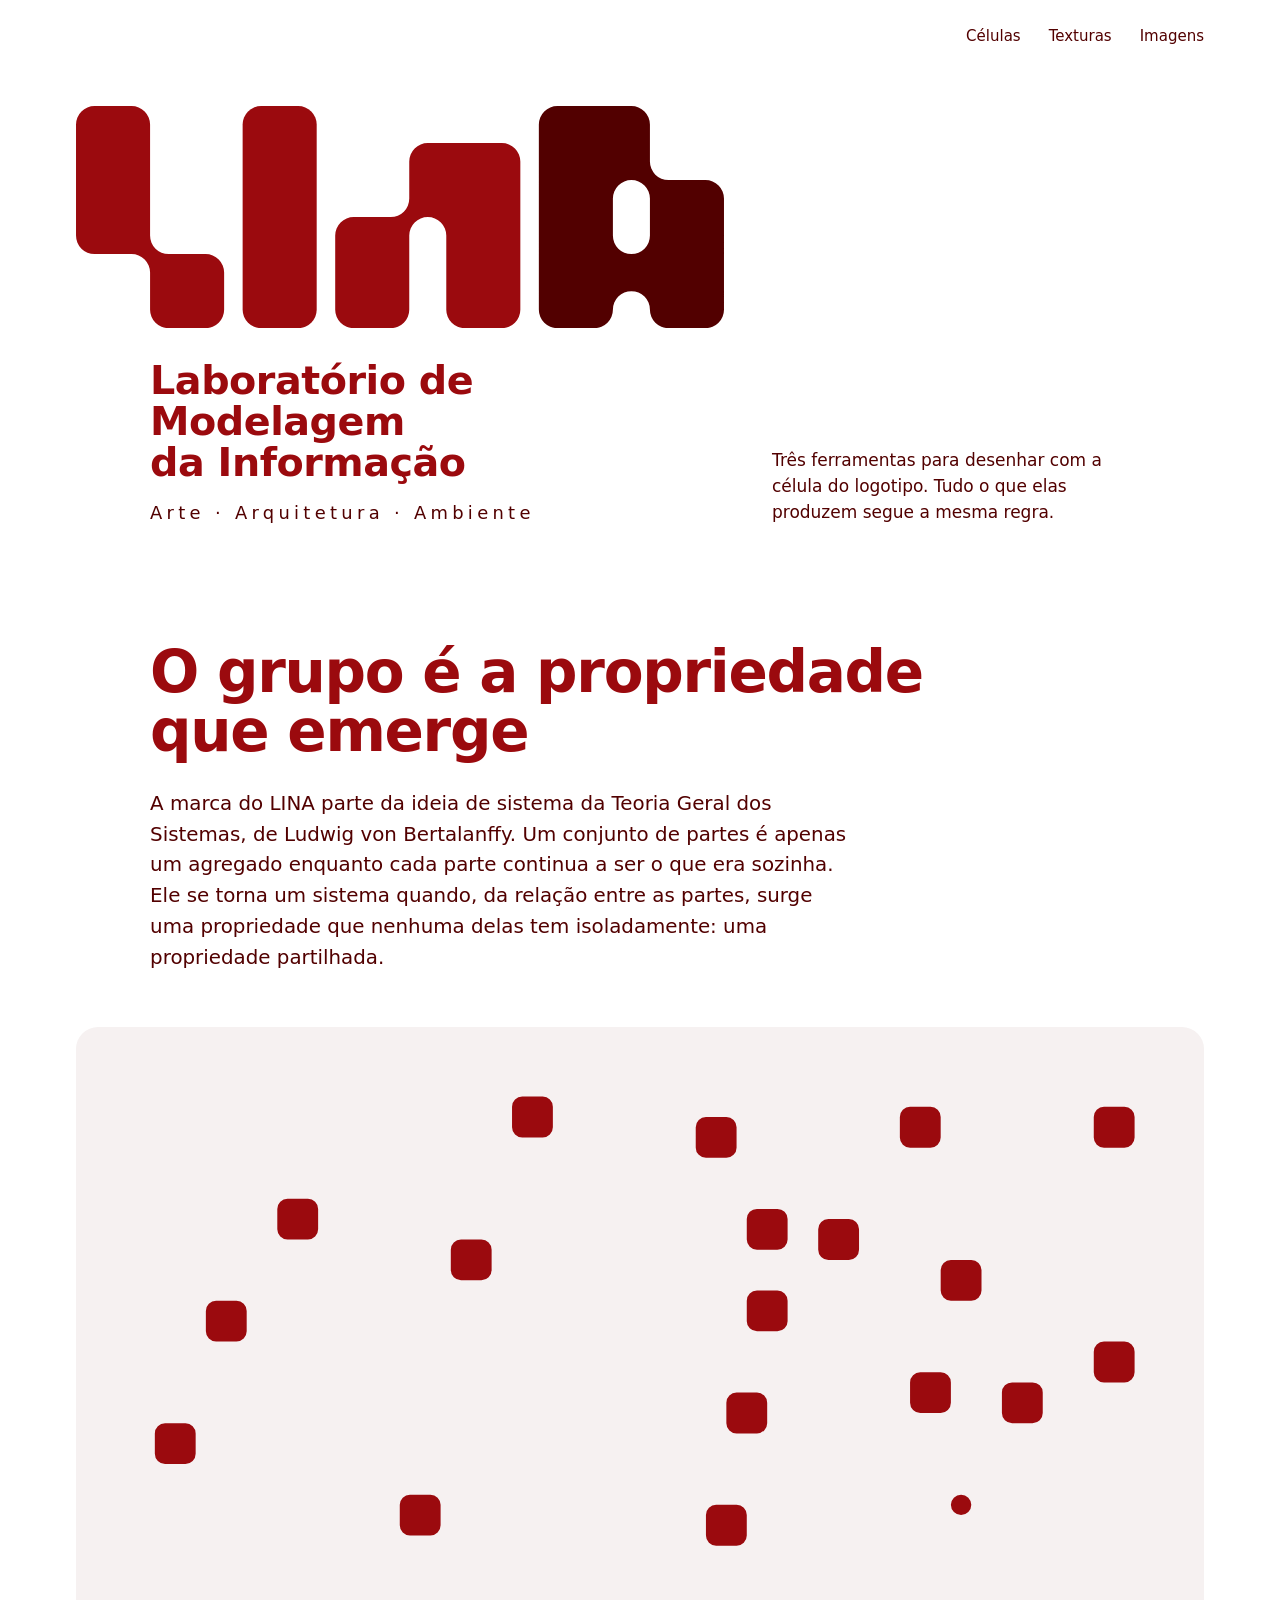
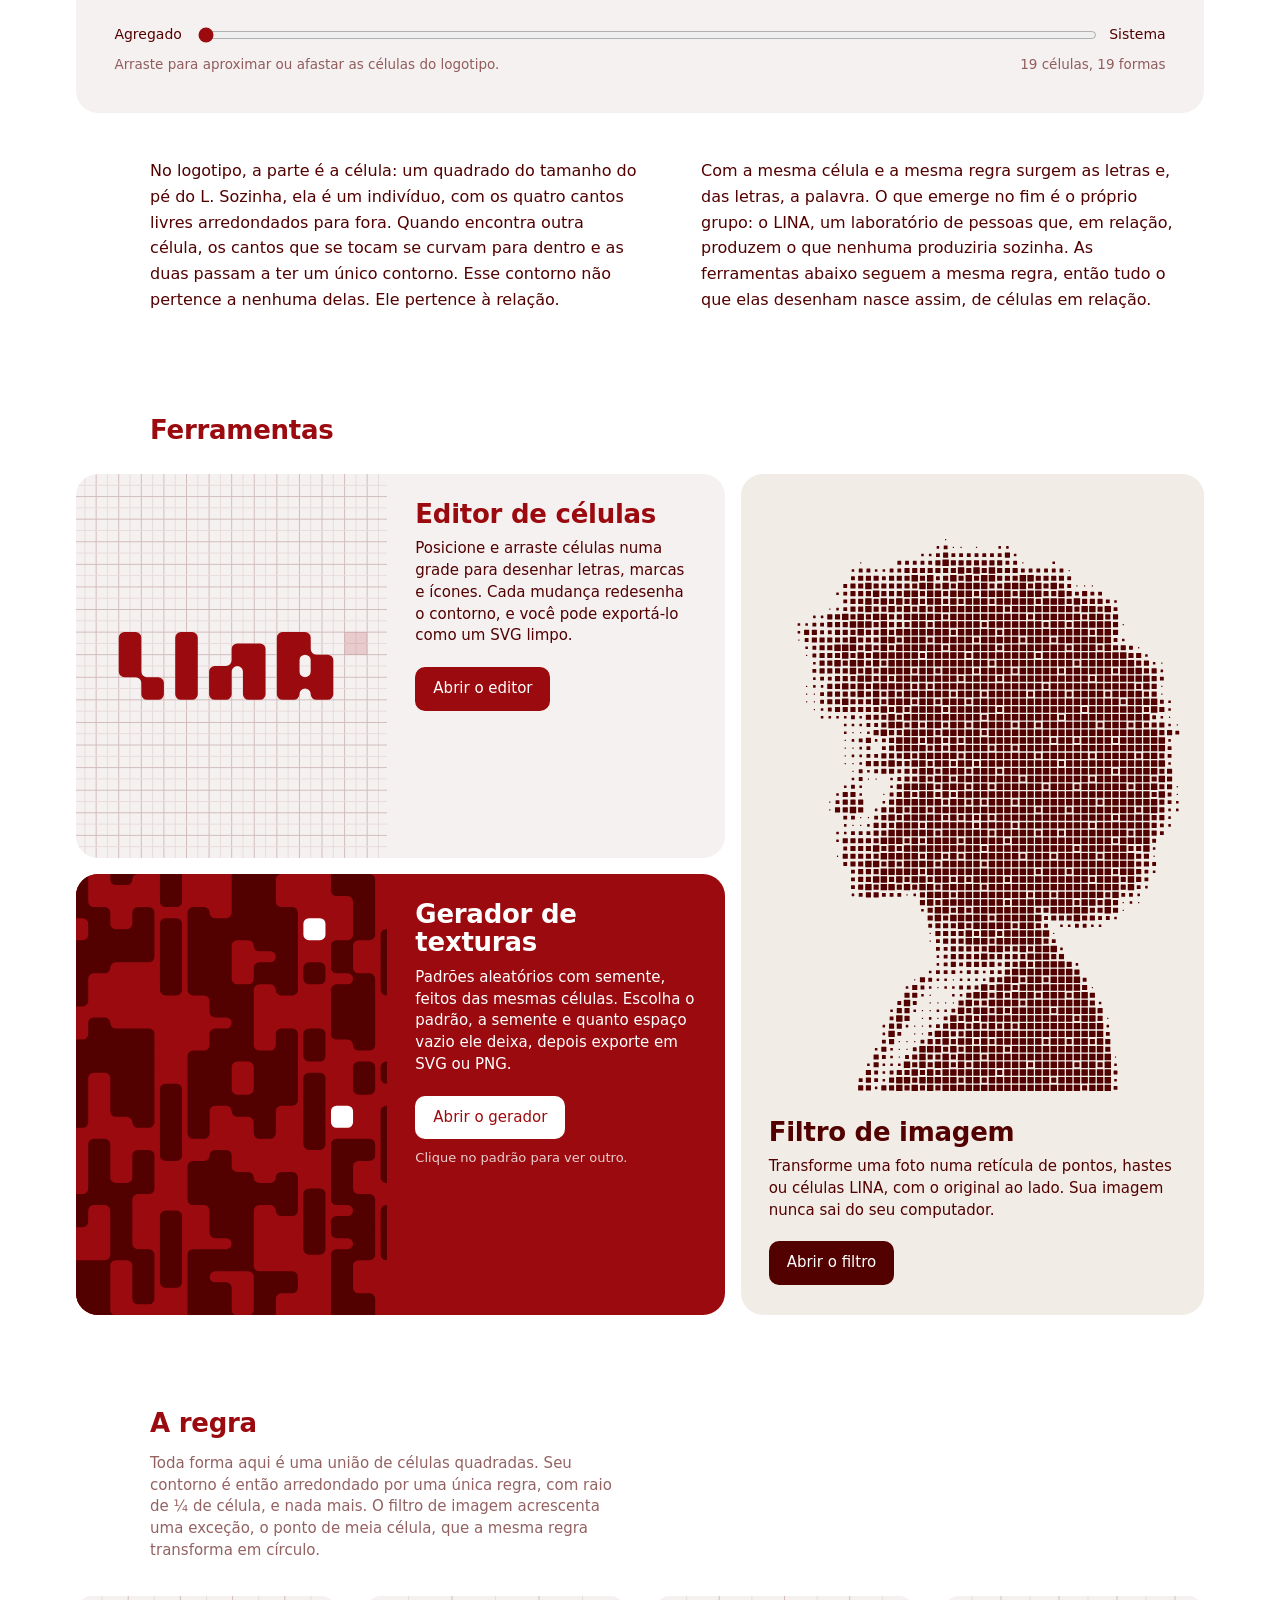
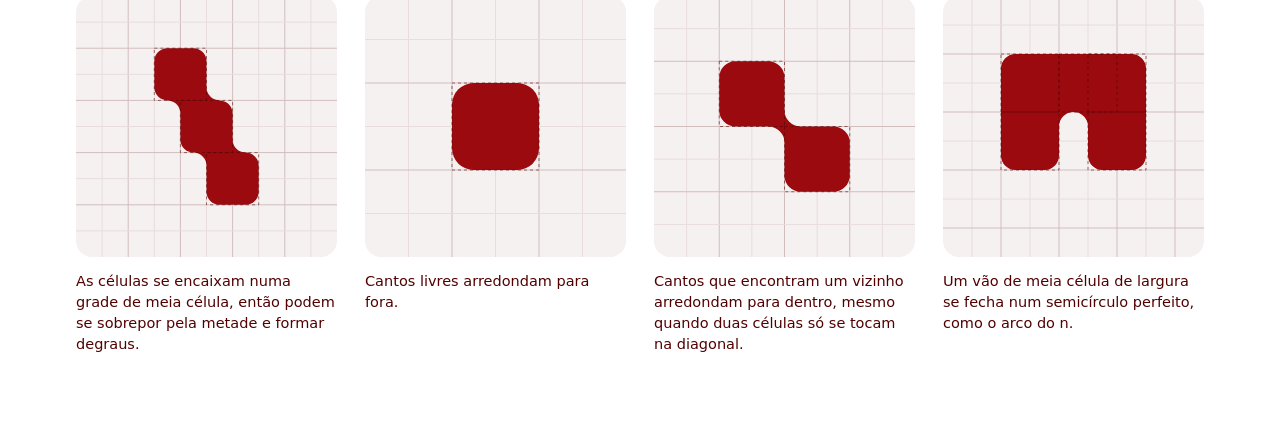
==== index.html @ a65ec8ac "Landing page: liquid blend for the emergence figure (prototype) In motion, each letter's cells are b" ====
<!doctype html>
<html lang="pt-BR">
<head>
<meta charset="utf-8">
<meta name="viewport" content="width=device-width, initial-scale=1">
<title>Código visual LINA</title>
<link rel="icon" href="data:,">
<link rel="stylesheet" href="lina.css">
<style>
  /* Two vertical lines come from the logo: panels start at the L's stem (the wrap edge),
     text starts at the L's foot (--foot, measured from the lockup by the script). */
  :root { --foot: 0px; }
  .wrap { max-width: 1240px; margin: 0 auto; padding-inline: clamp(20px, 5vw, 56px); }
  .foot { padding-left: var(--foot); }

  .topnav { display: flex; justify-content: flex-end; gap: 28px; padding-block: 22px 0; font-size: 15px; font-weight: 500; }
  .topnav a { text-decoration: none; padding-block: 4px; }
  .topnav a:hover { color: var(--crimson); text-decoration: underline; text-underline-offset: 5px; }

  /* The lockup mirrors the logo: the name starts where the L's foot starts. */
  .hero {
    padding-block: clamp(24px, 6vh, 72px) clamp(40px, 8vh, 80px);
    display: grid; grid-template-columns: minmax(0, 3fr) minmax(0, 2fr); gap: 48px; align-items: end;
  }
  .lockup { max-width: 700px; }
  .lockup svg { display: block; width: 100%; height: auto; }
  .lockup .name, .lockup .tagline { padding-left: calc(100% * 2 / 17.5); margin: 0; }
  .lockup .name {
    margin-top: .8em; font-size: clamp(20px, 3.1vw, 40px); font-weight: 800;
    line-height: 1.04; letter-spacing: -.012em; color: var(--crimson);
  }
  .lockup .tagline { margin-top: .9em; font-size: clamp(12px, 1.4vw, 18px); letter-spacing: .24em; color: var(--oxblood); }
  .intro { margin: 0; font-size: 17px; line-height: 1.55; max-width: 34ch; }

  /* The concept: a statement, then the figure that performs it, then the reading of it. */
  .concept { padding-block: clamp(24px, 5vh, 56px) clamp(64px, 11vh, 120px); }
  .concept h2 {
    margin: 0; max-width: 22ch; text-wrap: balance; font-size: clamp(32px, 4.6vw, 58px); font-weight: 800;
    line-height: 1.02; letter-spacing: -.022em; color: var(--crimson);
  }
  .concept .lead { margin: 28px 0 0; max-width: 62ch; font-size: clamp(17px, 1.55vw, 20px); line-height: 1.55; }
  .emerge { margin: clamp(36px, 6vh, 56px) 0 0; padding: clamp(18px, 3vw, 40px); background: var(--blush); border-radius: 22px; }
  .emerge svg { display: block; width: 100%; height: auto; overflow: visible; }
  .emerge-controls {
    display: grid; grid-template-columns: auto minmax(0, 1fr) auto; align-items: center; gap: 14px;
    margin-top: clamp(16px, 2.4vw, 28px); font-size: 14px; font-weight: 500;
  }
  .emerge-controls input { width: 100%; }
  .emerge-foot { display: flex; flex-wrap: wrap; justify-content: space-between; gap: 6px 24px; margin-top: 10px; font-size: 13.5px; color: var(--muted); }
  .emerge-foot figcaption { margin: 0; max-width: none; font-size: inherit; }
  .emerge-foot output { font-variant-numeric: tabular-nums; min-width: 0; text-align: left; font-size: inherit; }
  .reading { display: grid; grid-template-columns: repeat(2, minmax(0, 1fr)); gap: 24px 48px; margin-top: clamp(32px, 5vh, 48px); }
  .reading p { margin: 0; max-width: 48ch; font-size: 16px; line-height: 1.62; }

  .section-title { margin: 0 0 24px; font-size: 26px; font-weight: 800; color: var(--crimson); letter-spacing: -.01em; }

  /* The tools: an asymmetric trio, one door per tool. */
  .doors {
    display: grid; gap: 16px;
    grid-template-columns: minmax(0, 7fr) minmax(0, 5fr);
    grid-template-areas: "editor images" "textures images";
  }
  .door { border-radius: 22px; overflow: hidden; display: flex; flex-direction: column; }
  .door.editor { grid-area: editor; background: var(--blush); flex-direction: row; }
  .door.textures { grid-area: textures; background: var(--crimson); color: var(--paper); flex-direction: row; }
  .door.images { grid-area: images; background: #F1EDE6; }
  .door.images h3 { color: var(--oxblood); }
  .images .go { background: var(--oxblood); color: var(--paper); }
  .images .go:hover { background: var(--crimson); }
  .preview { display: block; width: 100%; }
  .preview svg { display: block; width: 100%; height: 100%; }
  .editor .preview, .textures .preview { flex: 0 0 48%; min-height: 250px; }
  .images .preview { flex: 1 1 auto; min-height: 300px; }
  button.preview { border: 0; padding: 0; margin: 0; background: none; cursor: pointer; }
  .door .body { padding: 26px 28px 30px; display: grid; gap: 10px; align-content: start; }
  .door h3 { margin: 0; font-size: 26px; font-weight: 800; letter-spacing: -.01em; line-height: 1.1; }
  .door.editor h3 { color: var(--crimson); }
  .door p { margin: 0; max-width: 46ch; font-size: 15px; }
  .door .go {
    justify-self: start; margin-top: 10px; text-decoration: none; font-weight: 500; font-size: 15px;
    padding: 11px 18px; border-radius: 10px; white-space: nowrap;
  }
  .editor .go { background: var(--crimson); color: var(--paper); }
  .editor .go:hover { background: var(--oxblood); }
  .textures .go { background: var(--paper); color: var(--crimson); }
  .textures .go:hover { background: var(--blush); }
  .textures .go:focus-visible, .textures .preview:focus-visible { outline-color: var(--paper); }
  .door .small { font-size: 13px; opacity: .8; }

  /* The rule, drawn by the same code the tools use. */
  .rules { padding-block: clamp(56px, 10vh, 104px); }
  .rules .section-title { margin-bottom: 10px; }
  .rules > p { margin: 0 0 34px; max-width: 58ch; font-size: 15px; color: var(--muted); }
  .rule-grid { display: grid; grid-template-columns: repeat(4, minmax(0, 1fr)); gap: 28px; }
  figure { margin: 0; }
  .rule-grid svg { display: block; width: 100%; aspect-ratio: 1; background: var(--blush); border-radius: 16px; }
  figcaption { margin-top: 14px; font-size: 14.5px; max-width: 30ch; }
  .minor { stroke: var(--rule); }
  .major { stroke: var(--rule-strong); }
  .cellline { fill: none; stroke: var(--oxblood); stroke-opacity: .55; stroke-dasharray: 3 3; }

  @media (max-width: 900px) {
    .hero { grid-template-columns: 1fr; gap: 28px; }
    .reading { grid-template-columns: 1fr; }
    .doors { grid-template-columns: 1fr; grid-template-areas: "editor" "textures" "images"; }
    .door.editor, .door.textures { flex-direction: column; }
    .editor .preview, .textures .preview, .images .preview { flex: none; aspect-ratio: 16 / 10; min-height: 0; }
    .rule-grid { grid-template-columns: repeat(2, minmax(0, 1fr)); }
  }
  @media (max-width: 600px) {
    .foot { padding-left: 0; }
    .topnav { justify-content: flex-start; }
    .emerge-controls { grid-template-columns: 1fr 1fr; }
    .emerge-controls input { grid-column: 1 / -1; grid-row: 1; }
    .emerge-controls span:last-of-type { text-align: right; }
  }
</style>
</head>
<body>

<nav class="wrap topnav" aria-label="Ferramentas">
  <a href="grid.html">Células</a>
  <a href="texture.html">Texturas</a>
  <a href="image.html">Imagens</a>
</nav>

<header class="wrap hero">
  <div class="lockup">
    <svg id="wordmark" viewBox="0 0 17.5 6" role="img" aria-label="LINA"></svg>
    <p class="name">Laboratório de Modelagem<br>da Informação</p>
    <p class="tagline">Arte · Arquitetura · Ambiente</p>
  </div>
  <p class="intro">Três ferramentas para desenhar com a célula do logotipo. Tudo o que elas produzem segue a mesma regra.</p>
</header>

<main>
  <section class="wrap concept" aria-labelledby="conceptTitle">
    <h2 class="foot" id="conceptTitle">O grupo é a propriedade que emerge</h2>
    <p class="lead foot">A marca do LINA parte da ideia de sistema da Teoria Geral dos Sistemas, de Ludwig von Bertalanffy. Um conjunto de partes é apenas um agregado enquanto cada parte continua a ser o que era sozinha. Ele se torna um sistema quando, da relação entre as partes, surge uma propriedade que nenhuma delas tem isoladamente: uma propriedade partilhada.</p>

    <figure class="emerge">
      <svg id="emerge" aria-hidden="true"></svg>
      <div class="emerge-controls">
        <span aria-hidden="true">Agregado</span>
        <input id="relation" type="range" min="0" max="1000" step="1" value="0" aria-label="Relação entre as células" aria-describedby="emergeCaption">
        <span aria-hidden="true">Sistema</span>
      </div>
      <div class="emerge-foot">
        <figcaption id="emergeCaption">Arraste para aproximar ou afastar as células do logotipo.</figcaption>
        <output id="emergeCount" for="relation"></output>
      </div>
    </figure>

    <div class="reading foot">
      <p>No logotipo, a parte é a célula: um quadrado do tamanho do pé do L. Sozinha, ela é um indivíduo, com os quatro cantos livres arredondados para fora. Quando encontra outra célula, os cantos que se tocam se curvam para dentro e as duas passam a ter um único contorno. Esse contorno não pertence a nenhuma delas. Ele pertence à relação.</p>
      <p>Com a mesma célula e a mesma regra surgem as letras e, das letras, a palavra. O que emerge no fim é o próprio grupo: o LINA, um laboratório de pessoas que, em relação, produzem o que nenhuma produziria sozinha. As ferramentas abaixo seguem a mesma regra, então tudo o que elas desenham nasce assim, de células em relação.</p>
    </div>
  </section>

  <section class="wrap" aria-labelledby="toolsTitle">
    <h2 class="section-title foot" id="toolsTitle">Ferramentas</h2>
    <div class="doors">
      <article class="door editor">
        <div class="preview"><svg id="editorPreview" viewBox="0 0 44 34" preserveAspectRatio="xMidYMid slice" aria-hidden="true"></svg></div>
        <div class="body">
          <h3>Editor de células</h3>
          <p>Posicione e arraste células numa grade para desenhar letras, marcas e ícones. Cada mudança redesenha o contorno, e você pode exportá-lo como um SVG limpo.</p>
          <a class="go" href="grid.html">Abrir o editor</a>
        </div>
      </article>

      <article class="door textures">
        <button class="preview" id="texturePreview" type="button" aria-label="Mostrar outra textura"></button>
        <div class="body">
          <h3>Gerador de texturas</h3>
          <p>Padrões aleatórios com semente, feitos das mesmas células. Escolha o padrão, a semente e quanto espaço vazio ele deixa, depois exporte em SVG ou PNG.</p>
          <a class="go" href="texture.html">Abrir o gerador</a>
          <span class="small">Clique no padrão para ver outro.</span>
        </div>
      </article>

      <article class="door images">
        <div class="preview"><svg id="imagePreview" preserveAspectRatio="xMidYMid slice" aria-hidden="true"></svg></div>
        <div class="body">
          <h3>Filtro de imagem</h3>
          <p>Transforme uma foto numa retícula de pontos, hastes ou células LINA, com o original ao lado. Sua imagem nunca sai do seu computador.</p>
          <a class="go" href="image.html">Abrir o filtro</a>
        </div>
      </article>
    </div>
  </section>

  <section class="wrap rules" aria-labelledby="rulesTitle">
    <h2 class="section-title foot" id="rulesTitle">A regra</h2>
    <p class="foot">Toda forma aqui é uma união de células quadradas. Seu contorno é então arredondado por uma única regra, com raio de ¼ de célula, e nada mais. O filtro de imagem acrescenta uma exceção, o ponto de meia célula, que a mesma regra transforma em círculo.</p>
    <div class="rule-grid">
      <figure>
        <svg id="ruleSteps" aria-hidden="true"></svg>
        <figcaption>As células se encaixam numa grade de meia célula, então podem se sobrepor pela metade e formar degraus.</figcaption>
      </figure>
      <figure>
        <svg id="ruleFree" aria-hidden="true"></svg>
        <figcaption>Cantos livres arredondam para fora.</figcaption>
      </figure>
      <figure>
        <svg id="ruleTouch" aria-hidden="true"></svg>
        <figcaption>Cantos que encontram um vizinho arredondam para dentro, mesmo quando duas células só se tocam na diagonal.</figcaption>
      </figure>
      <figure>
        <svg id="ruleArch" aria-hidden="true"></svg>
        <figcaption>Um vão de meia célula de largura se fecha num semicírculo perfeito, como o arco do n.</figcaption>
      </figure>
    </div>
  </section>
</main>

<script src="lina-geometry.js"></script>
<script src="lina-texture.js"></script>
<script src="lina-image.js"></script>
<script src="lina-sample.js"></script>
<script>
const { outlinePath, wordmark, blocksToBitmap, LETTERS, LETTER_GAP } = LinaGeometry;
const CRIMSON = '#9B0A0E', OXBLOOD = '#520000';

// Wordmark with the logo's true ¼-cell spacing; the A in oxblood.
document.getElementById('wordmark').innerHTML = wordmark(0.5)
  .map(({ letter, d }) => `<path fill="${letter === 'A' ? OXBLOOD : CRIMSON}" d="${d}"/>`).join('');

// Text columns start at the L's foot: 2 of the wordmark's 17.5 units.
new ResizeObserver(([entry]) => {
  document.documentElement.style.setProperty('--foot', (entry.contentRect.width * 2 / 17.5).toFixed(1) + 'px');
}).observe(document.getElementById('wordmark'));

// Emergence: the wordmark's cells start scattered at random and fly to their places,
// landing at almost the same moment. Quarter-cell units. Cells move freely and, in motion,
// the cells of one letter blend like liquid; at rest the exact outline traced by the rule
// takes over. Start points are drawn until no cell comes near a cell of another letter on
// the way.
(function () {
  const cells = [];
  let x = 0;
  for (const k of ['L', 'I', 'n', 'A']) {
    for (const [bx, by, s] of LETTERS[k].blocks) cells.push({ x: (x + bx) * 2, y: by * 2, s: s * 2, letter: k });
    x += LETTERS[k].w + LETTER_GAP;
  }
  const STAGGER = 0.12, FLIGHT = 1 - STAGGER, BLEND = 0.7, VIEW = { x0: -31, x1: 68, y0: -18, y1: 30 };
  const gapOf = (a, b) => Math.max(a.x - b.x - b.s, b.x - a.x - a.s, a.y - b.y - b.s, b.y - a.y - a.s);
  const ease = (u) => (u < 0.5 ? 4 * u * u * u : 1 - Math.pow(2 - 2 * u, 3) / 2);
  const at = (c, m, t) => {
    const e = ease(Math.min(1, Math.max(0, (t - m.delay) / FLIGHT)));
    return { s: c.s, x: m.x + (c.x - m.x) * e, y: m.y + (c.y - m.y) * e };
  };

  function tryPlan(seed) {
    let a = seed >>> 0;
    const rand = () => {
      a = (a + 0x6D2B79F5) >>> 0;
      let t = Math.imul(a ^ (a >>> 15), 1 | a);
      t = (t + Math.imul(t ^ (t >>> 7), 61 | t)) ^ t;
      return ((t ^ (t >>> 14)) >>> 0) / 4294967296;
    };
    // Each letter's cells start at random inside the letter's own strip of the panel, so the
    // letters stay apart on the way in. A start is kept only if its flight stays clear of the
    // cells placed so far.
    const order = cells.map((_, i) => i);
    for (let i = order.length - 1; i > 0; i--) { const j = Math.floor(rand() * (i + 1)); [order[i], order[j]] = [order[j], order[i]]; }
    const STEPS = 240, plan = new Array(cells.length), placed = [];
    const strip = (c) => {
      const k = 'LInA'.indexOf(c.letter), w = (VIEW.x1 - VIEW.x0) / 4;
      return [VIEW.x0 + k * w + (k ? 1 : 0), VIEW.x0 + (k + 1) * w - (k < 3 ? 1 : 0)];
    };
    const fits = (c, m) => placed.every((j) => {
      const d = cells[j], n = plan[j];
      if (gapOf(at(c, m, 0), at(d, n, 0)) < 2) return false;
      const t0 = Math.min(m.delay, n.delay), t1 = Math.min(1, Math.max(m.delay, n.delay) + FLIGHT);
      for (let s = 0; s <= STEPS; s++) {
        const t = t0 + ((t1 - t0) * s) / STEPS;
        const p = at(c, m, t), q = at(d, n, t);
        if (gapOf(p, q) >= 0.8) continue;
        // Cells of one letter may meet on the way; they blend into each other.
        if (c.letter !== d.letter) return false;
      }
      return true;
    });
    order.forEach((i) => {
      const c = cells[i], [a0, a1] = strip(c);
      let pick = null;
      for (let tries = 0; tries < 600 && !pick; tries++) {
        const m = {
          x: Math.round(a0 + rand() * (a1 - c.s - a0)),
          y: Math.round(VIEW.y0 + rand() * (VIEW.y1 - c.s - VIEW.y0)),
          delay: rand() * STAGGER,
        };
        if (fits(c, m)) pick = m;
      }
      const x0 = Math.ceil(a0);
      plan[i] = pick || { x: x0, y: VIEW.y0, delay: 0, fallback: true };
      placed.push(i);
    });
    return plan;
  }
  // A second, finer pass over the whole flight: letters must never come near each other.
  const closeAcross = (use) => {
    let n = 0;
    for (let s = 0; s <= 400; s++) {
      const list = positions(s / 400, use);
      for (let i = 0; i < list.length; i++) for (let j = i + 1; j < list.length; j++)
        if (cells[i].letter !== cells[j].letter && gapOf(list[i], list[j]) < 0.8) n++;
    }
    return n;
  };
  // Draw again when some cell found no clear flight or letters touch, and keep the best attempt.
  function makePlan(seed) {
    let best = null;
    for (let attempt = 0; attempt < 12; attempt++) {
      const p = tryPlan(seed + attempt * 7919);
      const misses = p.filter((m) => m.fallback).length + closeAcross(p);
      if (!best || misses < best.misses) best = { p, misses };
      if (!misses) break;
    }
    return best.p;
  }
  let plan = makePlan(Math.floor(Math.random() * 4294967296));

  // Positions at time t (0 = scatter, 1 = logo). Cells move freely; nothing snaps.
  function positions(t, use = plan) {
    return cells.map((c, i) => at(c, use[i], t));
  }
  // Shapes as the eye sees them: cells of one letter closer than the blend's reach count as one.
  function shapeCount(list) {
    const p = list.map((_, i) => i);
    const root = (i) => (p[i] === i ? i : (p[i] = root(p[i])));
    for (let i = 0; i < list.length; i++) for (let j = i + 1; j < list.length; j++)
      if (cells[i].letter === cells[j].letter && gapOf(list[i], list[j]) < BLEND) p[root(i)] = root(j);
    return new Set(list.map((_, i) => root(i))).size;
  }

  const NS = 'http://www.w3.org/2000/svg';
  const svg = document.getElementById('emerge');
  const input = document.getElementById('relation');
  const out = document.getElementById('emergeCount');
  svg.setAttribute('viewBox', '-33 -20 103 52');
  // In motion, each letter's cells are blurred together and cut back to a sharp edge, so they
  // flow into one another; a blur of 0.55 unit gives corners close to the ¼-cell arc. Letters
  // get separate filters, so they never blend. At rest the exact outline fades in over the blend.
  svg.innerHTML = '<defs><filter id="emergeGoo" x="-0.3" y="-0.3" width="1.6" height="1.6" color-interpolation-filters="sRGB">' +
    '<feGaussianBlur stdDeviation="0.55"/>' +
    '<feColorMatrix values="1 0 0 0 0  0 1 0 0 0  0 0 1 0 0  0 0 0 18 -9"/></filter></defs>';
  const liquid = document.createElementNS(NS, 'g');
  svg.append(liquid);
  const rects = [];
  for (const k of ['L', 'I', 'n', 'A']) {
    const g = document.createElementNS(NS, 'g');
    g.setAttribute('filter', 'url(#emergeGoo)');
    g.setAttribute('fill', CRIMSON);
    cells.forEach((c, i) => {
      if (c.letter !== k) return;
      const r = document.createElementNS(NS, 'rect');
      r.setAttribute('width', c.s);
      r.setAttribute('height', c.s);
      g.append(r);
      rects[i] = r;
    });
    liquid.append(g);
  }
  const exact = document.createElementNS(NS, 'path');
  exact.setAttribute('fill', CRIMSON);
  exact.setAttribute('fill-rule', 'evenodd');
  svg.append(exact);
  const logoPath = outlinePath(cells, 1);
  let startFor = null, startPath = '';
  const startOutline = () => {
    if (startFor !== plan) {
      startFor = plan;
      startPath = outlinePath(cells.map((c, i) => ({ x: plan[i].x, y: plan[i].y, s: c.s })), 1);
    }
    return startPath;
  };
  const ramp = (a, b, v) => { const u = Math.min(1, Math.max(0, (v - a) / (b - a))); return u * u * (3 - 2 * u); };
  let lastCount = 0;
  function draw() {
    const t = input.value / 1000;
    const list = positions(t);
    list.forEach((c, i) => { rects[i].setAttribute('x', c.x.toFixed(3)); rects[i].setAttribute('y', c.y.toFixed(3)); });
    const fade = Math.max(ramp(0.93, 1, t), 1 - ramp(0, 0.07, t));
    if (fade > 0) exact.setAttribute('d', t > 0.5 ? logoPath : startOutline());
    exact.style.opacity = fade;
    liquid.style.display = fade >= 1 ? 'none' : '';
    const n = shapeCount(list);
    if (n === lastCount) return;
    lastCount = n;
    const text = `${cells.length} células, ${lastCount} ${lastCount === 1 ? 'forma' : 'formas'}`;
    out.value = text;
    input.setAttribute('aria-valuetext', text);
  }

  // The loop: rest on the scatter, gather into the logo, rest, then scatter to a new random
  // layout. Every layout ends on the logo, so the next one takes over there without a jump.
  // Each cell eases in and out on its own path. Dragging the slider holds the loop; it picks
  // up again a few seconds after the last touch. Off screen it waits.
  const reduce = matchMedia('(prefers-reduced-motion: reduce)').matches;
  const PHASES = { rest0: 1600, gather: 3400, rest1: 2800, scatter: 2600 };
  const NEXT = { rest0: 'gather', gather: 'rest1', rest1: 'scatter', scatter: 'rest0' };
  const newPlan = () => makePlan(Math.floor(Math.random() * 4294967296));
  let phase = 'rest0', since = 0, last = 0, pausedAt = 0, frame = 0;
  let visible = false, held = false, resumeTimer = 0, next = null;
  function tick(now) {
    if (!since) since = now;
    if (last && now - last > 250) since += now - last;
    last = now;
    let p = (now - since) / PHASES[phase];
    while (p >= 1) {
      since += PHASES[phase];
      phase = NEXT[phase];
      if (phase === 'rest1') next = newPlan();
      if (phase === 'scatter') plan = next;
      p = (now - since) / PHASES[phase];
    }
    const t = phase === 'rest0' ? 0 : phase === 'gather' ? p : phase === 'rest1' ? 1 : 1 - p;
    input.value = Math.round(t * 1000);
    draw();
    frame = requestAnimationFrame(tick);
  }
  const run = () => {
    if (frame || !visible || held || reduce) return;
    if (pausedAt && since) since += performance.now() - pausedAt;
    pausedAt = 0; last = 0;
    frame = requestAnimationFrame(tick);
  };
  const halt = () => { if (frame) { cancelAnimationFrame(frame); frame = 0; pausedAt = performance.now(); } };
  function resume() {
    held = false;
    const t = input.value / 1000, now = performance.now();
    if (t >= 1) { phase = 'rest1'; since = now; next = newPlan(); }
    else { phase = 'gather'; since = now - t * PHASES.gather; }
    pausedAt = 0;
    run();
  }
  const later = () => { clearTimeout(resumeTimer); if (!reduce) resumeTimer = setTimeout(resume, 4000); };

  input.value = reduce ? 1000 : 0;
  draw();
  input.addEventListener('pointerdown', () => { held = true; halt(); });
  input.addEventListener('pointerup', later);
  input.addEventListener('input', () => { held = true; halt(); draw(); later(); });
  if (!reduce && 'IntersectionObserver' in window) {
    new IntersectionObserver(([entry]) => { visible = entry.isIntersecting; if (visible) run(); else halt(); }, { threshold: 0.3 }).observe(svg);
  }
})();

function gridLines(w, h) {
  let s = '';
  for (let x = 1; x < w; x++) s += `<line class="${x % 2 ? 'minor' : 'major'}" x1="${x}" y1="0" x2="${x}" y2="${h}" vector-effect="non-scaling-stroke"/>`;
  for (let y = 1; y < h; y++) s += `<line class="${y % 2 ? 'minor' : 'major'}" x1="0" y1="${y}" x2="${w}" y2="${y}" vector-effect="non-scaling-stroke"/>`;
  return s;
}

// Editor door: the wordmark as cells on the grid, plus one cell being placed.
// The grid is larger than the frame and centred, so any crop of the door keeps the word.
(function () {
  const blocks = [['L', 0], ['I', 5], ['n', 8], ['A', 14]]
    .flatMap(([k, dx]) => LETTERS[k].blocks.map(([x, y, s]) => ({ x: x + dx + 12, y: y + 14, s })));
  document.getElementById('editorPreview').innerHTML =
    gridLines(44, 34) +
    `<path fill="${CRIMSON}" fill-rule="evenodd" d="${outlinePath(blocks, 0.5)}"/>` +
    `<rect x="32" y="14" width="2" height="2" fill="rgba(155,10,14,.16)"/>`;
})();

// Rule diagrams: grid, the rounded union, and the cells that made it.
function diagram(id, blocks) {
  const list = blocks.map(([x, y, s]) => ({ x, y, s }));
  const { w, h } = blocksToBitmap(list);
  const S = Math.max(w, h) + 4;
  const ox = Math.floor((S - w) / 2), oy = Math.floor((S - h) / 2);
  const svg = document.getElementById(id);
  svg.setAttribute('viewBox', `0 0 ${S} ${S}`);
  svg.innerHTML = gridLines(S, S) +
    `<path fill="${CRIMSON}" fill-rule="evenodd" d="${outlinePath(list, 0.5, 1, ox, oy)}"/>` +
    list.map((b) => `<rect class="cellline" x="${b.x + ox}" y="${b.y + oy}" width="${b.s}" height="${b.s}" vector-effect="non-scaling-stroke"/>`).join('');
}
diagram('ruleSteps', [[0, 0, 2], [1, 2, 2], [2, 4, 2]]);
diagram('ruleFree', [[0, 0, 2]]);
diagram('ruleTouch', [[0, 0, 2], [2, 2, 2]]);
diagram('ruleArch', [[0, 0, 2], [2, 0, 2], [3, 0, 2], [0, 2, 2], [3, 2, 2]]);

// Texture door: a live texture from a few tuned starting points.
const PRESETS = [
  { mode: 'stems', blank: 0.46, steps: 0.55, gutter: 0.35 },
  { mode: 'field', blank: 0.5, steps: 0.6, grain: 3.5 },
  { mode: 'scatter', blank: 0.58, steps: 0.35, clump: 0.9 },
  { mode: 'glyphs', blank: 0.5, gap: 1, glyphSize: 1, rotate: true },
];
let presetIndex = Math.floor(Math.random() * PRESETS.length);
function showTexture() {
  const preset = PRESETS[presetIndex % PRESETS.length];
  const res = LinaTexture.generate({
    ...preset, seed: Math.floor(Math.random() * 1000000),
    cols: 32, rows: 20, edges: 'bleed', accent: 0.14,
  });
  document.getElementById('texturePreview').innerHTML = LinaTexture.toSVG(res, { bg: CRIMSON, fg: OXBLOOD, accent: '#FFFFFF' });
  const svg = document.querySelector('#texturePreview svg');
  svg.removeAttribute('width'); svg.removeAttribute('height');
  svg.setAttribute('preserveAspectRatio', 'xMidYMid slice');
}
document.getElementById('texturePreview').addEventListener('click', () => { presetIndex++; showTexture(); });
showTexture();

// Image door: the sample portrait through the halftone filter.
(function () {
  const img = new Image();
  img.onload = () => {
    const c = document.createElement('canvas');
    c.width = img.naturalWidth; c.height = img.naturalHeight;
    const g = c.getContext('2d');
    g.drawImage(img, 0, 0);
    const src = LinaImage.prepare(g.getImageData(0, 0, c.width, c.height));
    const res = LinaImage.process(src, { mode: 'halftone', detail: 60, screen: 3, halfDots: true, dither: 'diffusion' });
    const svg = document.getElementById('imagePreview');
    svg.setAttribute('viewBox', `0 0 ${res.U} ${res.V}`);
    svg.innerHTML = `<rect width="${res.U}" height="${res.V}" fill="#F1EDE6"/>` +
      `<path fill="${OXBLOOD}" fill-rule="evenodd" d="${LinaGeometry.traceBitmap(res.bits, res.U, res.V, 0.5)}"/>`;
  };
  img.src = window.LINA_SAMPLE;
})();
</script>
</body>
</html>
---- lina.css ----
/* Shared tokens and tool chrome for the LINA pages. */

@font-face { font-family: "Neometric"; font-weight: 400; src: url("font/Neometric-Regular.otf") format("opentype"); }
@font-face { font-family: "Neometric"; font-weight: 500; src: url("font/Neometric%20Medium%20(Regular).otf") format("opentype"); }
@font-face { font-family: "Neometric"; font-weight: 800; src: url("font/Neometric%20Extra%20Bold%20(Bold).otf") format("opentype"); }

:root {
  --crimson: #9B0A0E;
  --oxblood: #520000;
  --paper: #FFFFFF;
  --blush: #F6F1F1;
  --stage: #ECE4E4;
  --rule: #E8DCDC;
  --rule-strong: #D2BDBD;
  --muted: rgba(82, 0, 0, .62);
  --font: "Neometric", ui-sans-serif, system-ui, -apple-system, "Segoe UI", sans-serif;
}

* { box-sizing: border-box; }
html, body { margin: 0; }
body {
  font-family: var(--font);
  font-size: 14px;
  line-height: 1.45;
  color: var(--oxblood);
  background: var(--paper);
}
a { color: inherit; }
button:focus-visible, input:focus-visible, a:focus-visible { outline: 2px solid var(--crimson); outline-offset: 2px; }

/* ---------- tool pages: sidebar + stage ---------- */

body.tool { display: grid; grid-template-columns: 280px 1fr; height: 100vh; overflow: hidden; }
.sidebar { background: var(--blush); border-right: 1px solid var(--rule); padding: 22px 20px 28px; overflow-y: auto; }
.stage { position: relative; display: flex; min-width: 0; min-height: 0; }

.brand { display: flex; align-items: center; gap: 12px; text-decoration: none; margin-bottom: 18px; }
.brand svg { width: 28px; height: 42px; flex: none; }
.brand strong { display: block; font-size: 21px; font-weight: 800; line-height: 1; color: var(--crimson); letter-spacing: -.01em; }
.brand span { display: block; font-size: 12px; color: var(--muted); margin-top: 4px; }

.tools { display: grid; grid-template-columns: repeat(3, 1fr); gap: 3px; padding: 3px; background: var(--rule); border-radius: 10px; margin-bottom: 24px; }
.tools a { text-decoration: none; text-align: center; font-size: 13px; padding: 7px 6px; border-radius: 7px; }
.tools a[aria-current="page"] { background: var(--paper); color: var(--crimson); font-weight: 500; }
.tools a:not([aria-current]):hover { background: rgba(255, 255, 255, .55); }

fieldset { border: 0; padding: 0; margin: 0 0 20px; min-width: 0; }
legend { font-weight: 500; font-size: 12.5px; color: var(--muted); margin-bottom: 8px; padding: 0; display: block; }
.hint { margin: 6px 0 0; font-size: 12px; color: var(--muted); }

.seg { display: grid; grid-auto-flow: column; grid-auto-columns: 1fr; background: var(--paper); border: 1px solid var(--rule-strong); border-radius: 10px; padding: 3px; gap: 3px; }
.seg.grid2 { grid-auto-flow: row; grid-template-columns: 1fr 1fr; }
.seg button {
  font: inherit; font-size: 13px; color: var(--oxblood);
  background: transparent; border: 0; border-radius: 7px; padding: 7px 6px; cursor: pointer;
}
.seg button[aria-pressed="true"] { background: var(--crimson); color: var(--paper); }
.seg button:not([aria-pressed="true"]):hover { background: var(--blush); }

.range-row { display: flex; align-items: center; gap: 12px; }
input[type="range"] { flex: 1; min-width: 0; accent-color: var(--crimson); }
output { font-variant-numeric: tabular-nums; min-width: 56px; text-align: right; font-size: 13px; }

.checks { display: flex; flex-wrap: wrap; gap: 8px 18px; }
.checks label { display: flex; align-items: center; gap: 7px; cursor: pointer; }
input[type="checkbox"] { accent-color: var(--crimson); width: 16px; height: 16px; margin: 0; }

.swatches { display: flex; flex-wrap: wrap; gap: 10px; }
.swatches button {
  width: 30px; height: 30px; border-radius: 8px; border: 2px solid var(--paper); cursor: pointer;
  box-shadow: 0 0 0 1px var(--rule-strong);
}
.swatches button[aria-pressed="true"] { box-shadow: 0 0 0 2px var(--oxblood); }

.size { display: flex; align-items: center; gap: 8px; }
.size input, .field-input {
  font: inherit; color: var(--oxblood); width: 72px; padding: 6px 8px;
  border: 1px solid var(--rule-strong); border-radius: 8px; background: var(--paper);
}

.actions { display: grid; grid-template-columns: 1fr 1fr; gap: 6px; }
.btn {
  font: inherit; font-size: 13px; color: var(--oxblood); background: var(--paper);
  border: 1px solid var(--rule-strong); border-radius: 8px; padding: 8px 6px; cursor: pointer; text-align: center;
  white-space: nowrap; text-decoration: none;
}
.btn:hover { border-color: var(--oxblood); }
.btn:disabled { opacity: .4; cursor: default; border-color: var(--rule-strong); }
.btn.primary { background: var(--crimson); border-color: var(--crimson); color: var(--paper); font-weight: 500; }
.btn.primary:hover { background: var(--oxblood); border-color: var(--oxblood); }

.notes { margin-top: 24px; padding-top: 18px; border-top: 1px solid var(--rule); font-size: 12.5px; color: var(--muted); }
.notes p { margin: 0 0 8px; max-width: 34ch; }
kbd { font-family: inherit; font-size: 11.5px; background: var(--paper); border: 1px solid var(--rule-strong); border-radius: 4px; padding: 0 4px; }

.status {
  position: absolute; right: 18px; bottom: 14px; font-size: 12.5px; color: var(--muted);
  background: rgba(255, 255, 255, .85); padding: 4px 8px; border-radius: 6px; pointer-events: none;
}
.toast {
  position: absolute; left: 50%; top: 18px; transform: translate(-50%, -8px); opacity: 0;
  background: var(--oxblood); color: var(--paper); padding: 8px 14px; border-radius: 8px; font-size: 13px;
  transition: opacity .18s, transform .18s; pointer-events: none;
}
.toast.show { opacity: 1; transform: translate(-50%, 0); }

@media (max-width: 760px) {
  body.tool { grid-template-columns: 1fr; height: auto; overflow: visible; }
  .sidebar { border-right: 0; border-top: 1px solid var(--rule); padding: 18px 16px; }
  .stage { order: -1; height: 64vh; }
}
@media (prefers-reduced-motion: reduce) { .toast { transition: none; } }
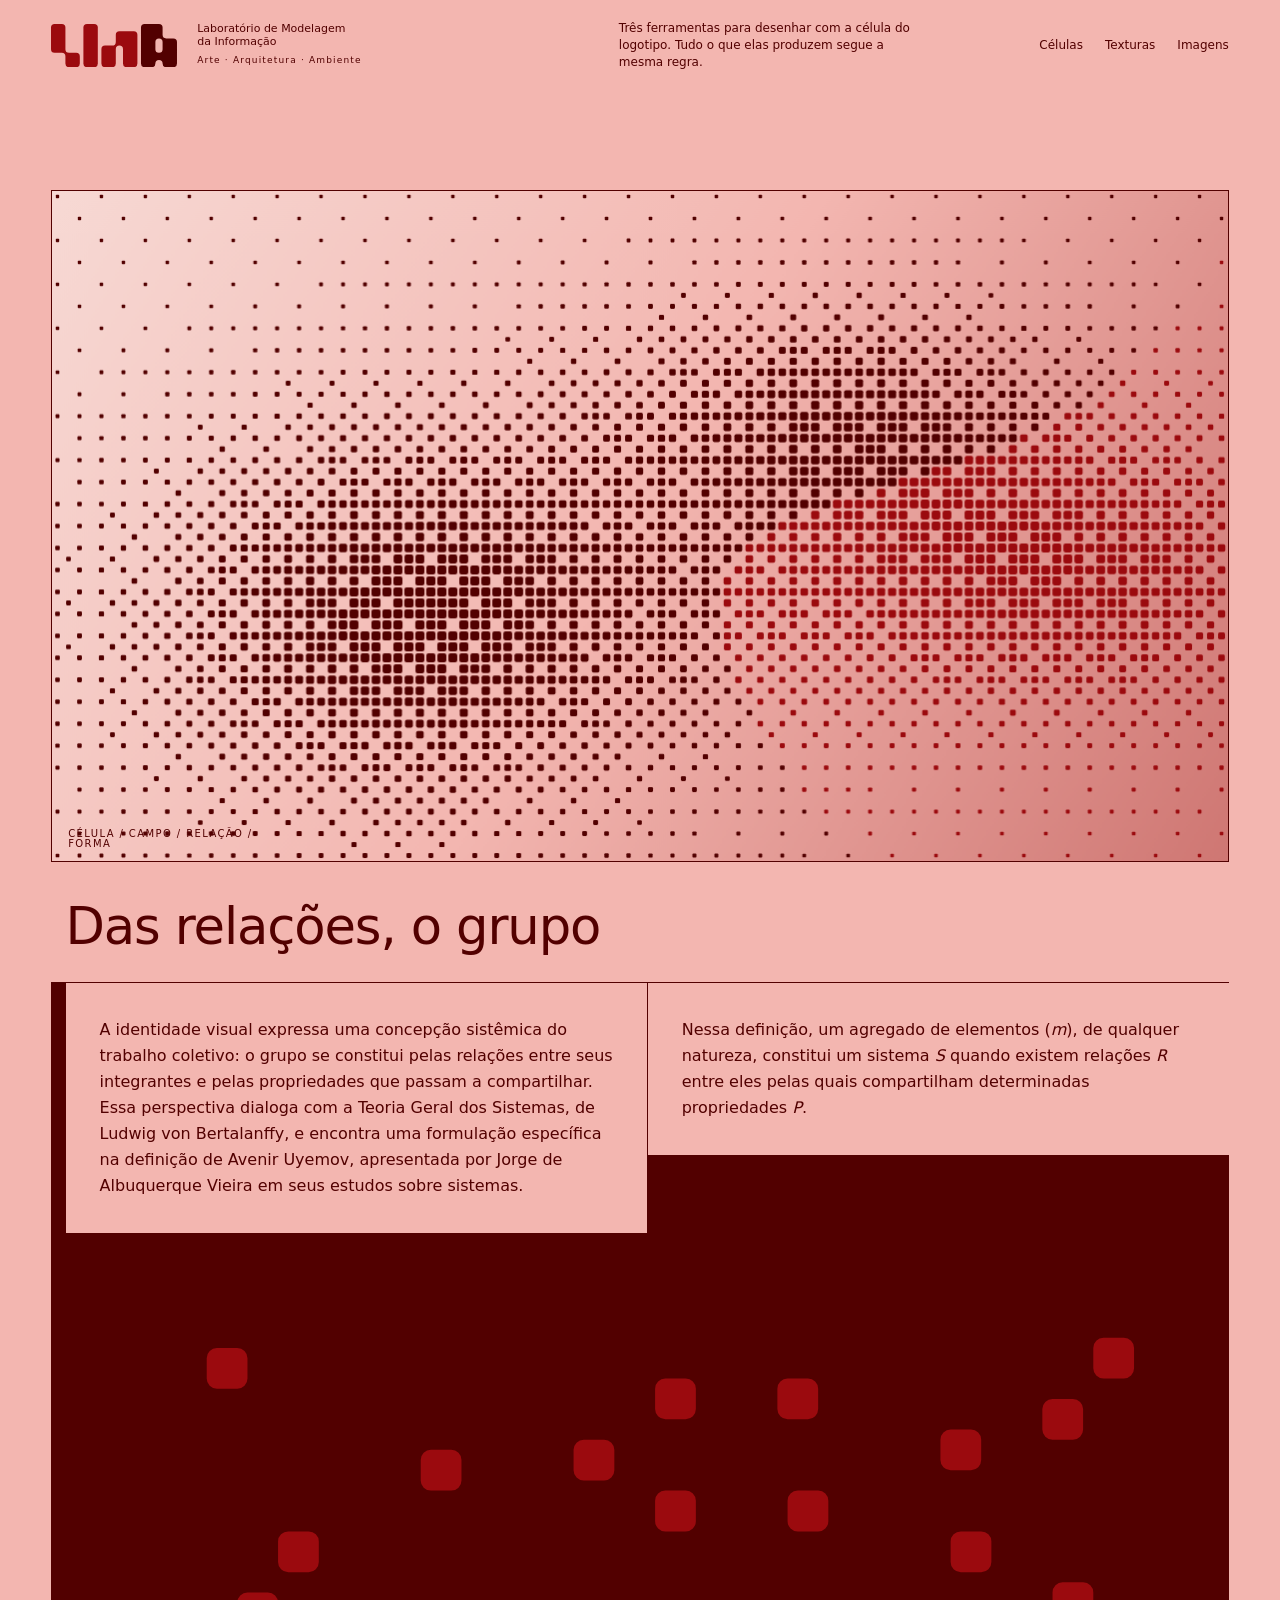
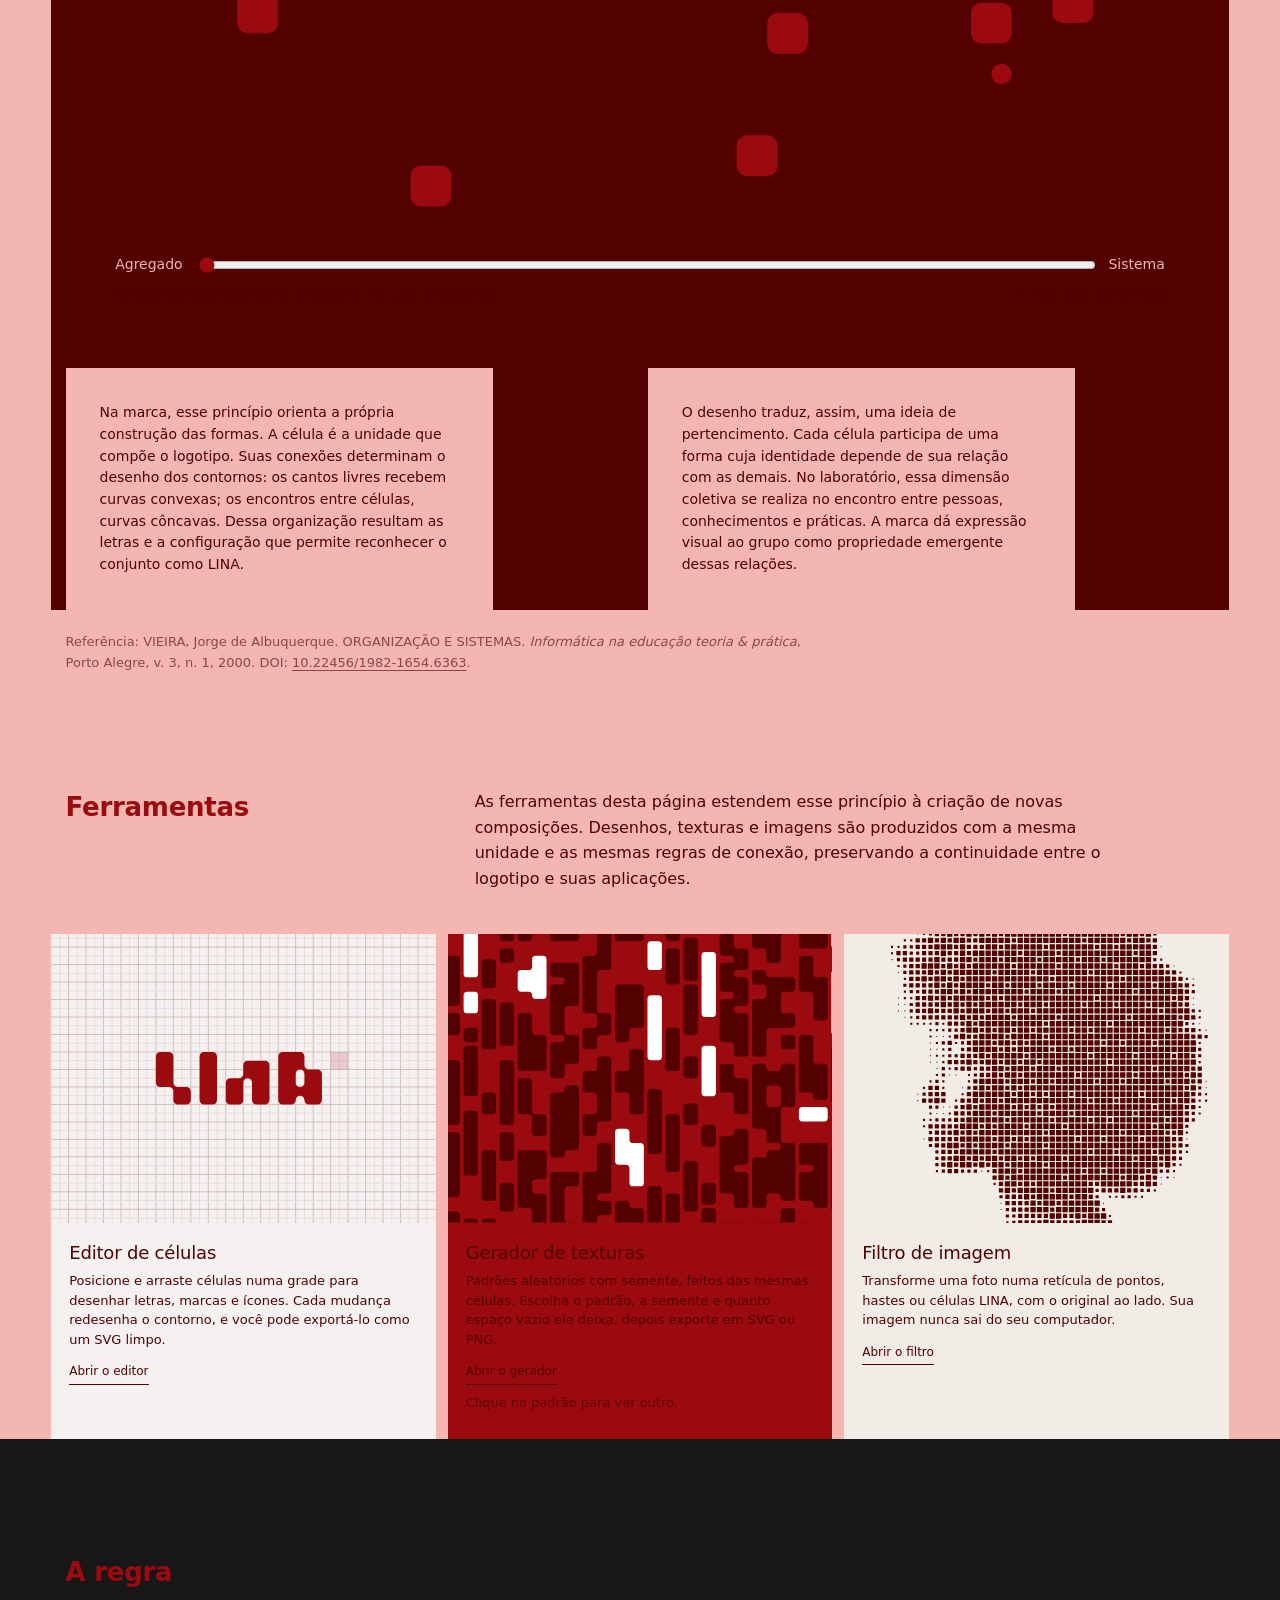
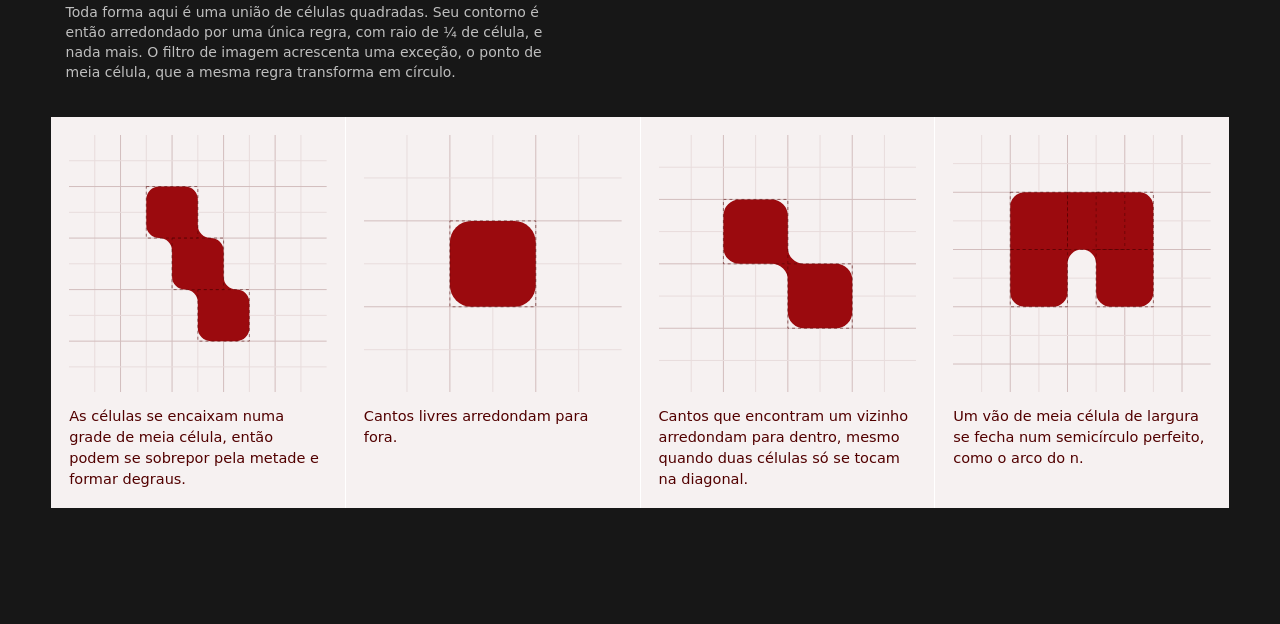
==== commit 02eae56a: "feat(landing): add animated dither field" ====
--- a/index.html
+++ b/index.html
@@ -32,13 +32,19 @@
   .lockup .tagline { margin-top: .9em; font-size: clamp(12px, 1.4vw, 18px); letter-spacing: .24em; color: var(--oxblood); }
   .intro { margin: 0; font-size: 17px; line-height: 1.55; max-width: 34ch; }
 
-  /* The concept: a statement, then the figure that performs it, then the reading of it. */
+  /* The concept: definition and notation, then the figure and its reading. */
   .concept { padding-block: clamp(24px, 5vh, 56px) clamp(64px, 11vh, 120px); }
   .concept h2 {
     margin: 0; max-width: 22ch; text-wrap: balance; font-size: clamp(32px, 4.6vw, 58px); font-weight: 800;
     line-height: 1.02; letter-spacing: -.022em; color: var(--crimson);
   }
-  .concept .lead { margin: 28px 0 0; max-width: 62ch; font-size: clamp(17px, 1.55vw, 20px); line-height: 1.55; }
+  .concept-opening {
+    display: grid; grid-template-columns: minmax(0, 3fr) minmax(0, 2fr);
+    gap: 28px clamp(32px, 5vw, 64px); margin-top: 32px; align-items: start;
+  }
+  .concept-opening p { margin: 0; font-size: clamp(17px, 1.4vw, 18px); line-height: 1.65; }
+  .concept-opening .lead { max-width: 62ch; }
+  .system-formula { margin: 28px 0 0; font-size: clamp(26px, 2.7vw, 36px); color: var(--oxblood); }
   .emerge { margin: clamp(36px, 6vh, 56px) 0 0; padding: clamp(18px, 3vw, 40px); background: var(--blush); border-radius: 22px; }
   .emerge svg { display: block; width: 100%; height: auto; overflow: visible; }
   .emerge-controls {
@@ -50,9 +56,15 @@
   .emerge-foot figcaption { margin: 0; max-width: none; font-size: inherit; }
   .emerge-foot output { font-variant-numeric: tabular-nums; min-width: 0; text-align: left; font-size: inherit; }
   .reading { display: grid; grid-template-columns: repeat(2, minmax(0, 1fr)); gap: 24px 48px; margin-top: clamp(32px, 5vh, 48px); }
-  .reading p { margin: 0; max-width: 48ch; font-size: 16px; line-height: 1.62; }
+  .reading p { margin: 0; max-width: 48ch; font-size: clamp(17px, 1.4vw, 18px); line-height: 1.65; }
+  .concept-reference { margin-top: 32px; }
+  .concept-reference p { margin: 0; max-width: 90ch; font-size: 13px; line-height: 1.6; color: var(--muted); }
+  .concept-reference a { text-underline-offset: 3px; overflow-wrap: anywhere; }
 
   .section-title { margin: 0 0 24px; font-size: 26px; font-weight: 800; color: var(--crimson); letter-spacing: -.01em; }
+  .tools-intro { margin-bottom: 32px; }
+  .tools-intro .section-title { margin-bottom: 16px; }
+  .tools-intro p { margin: 0; max-width: 68ch; font-size: clamp(17px, 1.4vw, 18px); line-height: 1.65; }
 
   /* The tools: an asymmetric trio, one door per tool. */
   .doors {
@@ -101,7 +113,9 @@
 
   @media (max-width: 900px) {
     .hero { grid-template-columns: 1fr; gap: 28px; }
-    .reading { grid-template-columns: 1fr; }
+    .concept-opening, .reading { grid-template-columns: 1fr; }
+    .concept-opening p, .reading p { max-width: 65ch; }
+    .system-definition { max-width: 65ch; }
     .doors { grid-template-columns: 1fr; grid-template-areas: "editor" "textures" "images"; }
     .door.editor, .door.textures { flex-direction: column; }
     .editor .preview, .textures .preview, .images .preview { flex: none; aspect-ratio: 16 / 10; min-height: 0; }
@@ -114,9 +128,71 @@
     .emerge-controls input { grid-column: 1 / -1; grid-row: 1; }
     .emerge-controls span:last-of-type { text-align: right; }
   }
+  /* G: static identity header + full first-viewport field. */
+  body[data-concept="g"] { background: #F3B6B0; color: var(--oxblood); overflow-x: hidden; }
+  body[data-concept="g"] .wrap { max-width: none; padding-inline: clamp(20px, 4vw, 64px); }
+  body[data-concept="g"] .topnav { display: flex; justify-content: flex-end; gap: 22px; padding: 0; font-size: 12px; font-weight: 500; }
+  body[data-concept="g"] .topnav a { padding: 8px 0; text-decoration: none; }
+  body[data-concept="g"] .hero { min-height: 100svh; padding: 0 clamp(20px, 4vw, 64px) clamp(20px, 3vw, 42px); display: grid; grid-template-columns: 1fr; grid-template-rows: auto minmax(0, 1fr); gap: 0; }
+  body[data-concept="g"] .header-bar { position: static; display: grid; grid-template-columns: minmax(320px, 1.1fr) minmax(250px, .8fr) auto; align-items: center; gap: 28px; padding: 20px 0; }
+  body[data-concept="g"] .brand-header { display: flex; align-items: center; gap: 20px; min-width: 0; }
+  body[data-concept="g"] .brand-header #wordmark { display: block; width: 126px; height: auto; flex: none; }
+  body[data-concept="g"] .identity-meta .name { margin: 0; padding: 0; font-size: 11px; line-height: 1.18; font-weight: 500; }
+  body[data-concept="g"] .identity-meta .tagline { margin: 5px 0 0; padding: 0; font-size: 9px; letter-spacing: .13em; }
+  body[data-concept="g"] .header-intro { margin: 0; max-width: 39ch; font-size: 12px; line-height: 1.4; }
+  body[data-concept="g"] .dither-field { grid-column: 1; grid-row: 2; min-height: 0; height: auto; position: relative; overflow: hidden; margin: 0; border: 1px solid var(--oxblood); }
+  body[data-concept="g"] .dither-field canvas { display: block; width: 100%; height: 100%; }
+  body[data-concept="g"] .dither-field figcaption { position: absolute; left: 16px; bottom: 12px; margin: 0; color: var(--oxblood); font-size: 10px; line-height: 1; letter-spacing: .14em; text-transform: uppercase; }
+  body[data-concept="g"] .concept { padding-block: 0 clamp(64px, 9vw, 120px); background: #F3B6B0; }
+  body[data-concept="g"] .concept .section-label { margin: 0; padding: 22px 0 16px; border-top: 1px solid var(--oxblood); font-size: 11px; letter-spacing: .14em; text-transform: uppercase; }
+  body[data-concept="g"] .concept h2 { max-width: none; margin: 0; padding-bottom: 30px; border-bottom: 1px solid var(--oxblood); color: inherit; font-size: clamp(30px, 4vw, 52px); font-weight: 500; line-height: 1.02; }
+  body[data-concept="g"] .concept .system-formula { display: block; margin: 0; padding: 34px 0; border-bottom: 1px solid var(--oxblood); color: inherit; font-size: clamp(29px, 4vw, 54px); }
+  body[data-concept="g"] .concept-opening { grid-template-columns: 1fr 1fr; gap: 1px; margin-top: 0; background: var(--oxblood); }
+  body[data-concept="g"] .concept-opening > * { padding: 34px; background: #F3B6B0; }
+  body[data-concept="g"] .concept-opening p { margin: 0; font-size: 16px; line-height: 1.62; }
+  body[data-concept="g"] .system-definition .system-formula { display: none; }
+  body[data-concept="g"] .emerge { margin: 0; padding: clamp(28px, 5vw, 70px); border-radius: 0; color: #F3B6B0; background: var(--oxblood); }
+  body[data-concept="g"] .reading { grid-template-columns: 1fr 1fr; gap: 1px; margin: 0; background: var(--oxblood); }
+  body[data-concept="g"] .reading p { margin: 0; padding: 34px; background: #F3B6B0; font-size: 14px; line-height: 1.55; }
+  body[data-concept="g"] .concept-reference { margin: 0; padding-top: 22px; }
+  body[data-concept="g"] .tools-section { padding-block: clamp(60px, 8vw, 112px); background: var(--paper); color: var(--oxblood); }
+  body[data-concept="g"] .tools-intro { display: grid; grid-template-columns: 1fr 2fr; gap: 32px; margin-bottom: 42px; }
+  body[data-concept="g"] .tools-intro p { margin: 0; max-width: 62ch; font-size: 16px; line-height: 1.62; }
+  body[data-concept="g"] .doors { grid-template-columns: repeat(3, minmax(0, 1fr)); grid-template-areas: "editor textures images"; gap: 12px; }
+  body[data-concept="g"] .door, body[data-concept="g"] .door.editor, body[data-concept="g"] .door.textures, body[data-concept="g"] .door.images { display: flex; flex-direction: column; border-radius: 0; color: inherit; }
+  body[data-concept="g"] .door .preview, body[data-concept="g"] .editor .preview, body[data-concept="g"] .textures .preview, body[data-concept="g"] .images .preview { flex: none; min-height: 0; aspect-ratio: 4 / 3; }
+  body[data-concept="g"] .door .body { padding: 20px 18px 26px; gap: 9px; }
+  body[data-concept="g"] .door h3 { color: inherit; font-size: 18px; font-weight: 500; }
+  body[data-concept="g"] .door p { font-size: 13px; line-height: 1.5; }
+  body[data-concept="g"] .door .go { margin: 5px 0 0; padding: 0 0 3px; border-radius: 0; background: transparent; color: inherit; font-size: 12px; border-bottom: 1px solid currentColor; }
+  body[data-concept="g"] .rules { padding-block: clamp(64px, 9vw, 120px); background: #171717; color: var(--paper); }
+  body[data-concept="g"] .rules > p { color: inherit; opacity: .72; font-size: 14px; }
+  body[data-concept="g"] .rule-grid { gap: 1px; background: var(--paper); }
+  body[data-concept="g"] .rule-grid figure { padding: 18px; background: var(--blush); color: var(--oxblood); }
+  body[data-concept="g"] .rule-grid svg { border-radius: 0; }
+  @media (max-width: 900px) {
+    body[data-concept="g"] .header-bar { grid-template-columns: 1fr auto; gap: 8px 16px; padding: 14px 0; }
+    body[data-concept="g"] .brand-header { gap: 12px; }
+    body[data-concept="g"] .brand-header #wordmark { width: 94px; }
+    body[data-concept="g"] .identity-meta .name { display: none; }
+    body[data-concept="g"] .header-intro { grid-column: 1 / -1; grid-row: 2; max-width: 45ch; font-size: 11px; }
+    body[data-concept="g"] .topnav { grid-column: 2; grid-row: 1; }
+    body[data-concept="g"] .concept-opening, body[data-concept="g"] .reading { grid-template-columns: 1fr; }
+    body[data-concept="g"] .concept-opening > * { padding: 24px 0; }
+    body[data-concept="g"] .reading p { padding: 24px 0; }
+    body[data-concept="g"] .tools-intro { grid-template-columns: 1fr; }
+    body[data-concept="g"] .doors { grid-template-columns: 1fr; grid-template-areas: "editor" "textures" "images"; }
+    body[data-concept="g"] .door { border-right: 0; }
+    body[data-concept="g"] .rule-grid { grid-template-columns: repeat(2, minmax(0, 1fr)); }
+  }
+  @media (max-width: 560px) {
+    body[data-concept="g"] .brand-header #wordmark { width: 82px; }
+    body[data-concept="g"] .topnav { gap: 13px; font-size: 11px; }
+    body[data-concept="g"] .rule-grid { grid-template-columns: 1fr; }
+  }
 </style>
 </head>
-<body>
+<body data-concept="g">
 
 <nav class="wrap topnav" aria-label="Ferramentas">
   <a href="grid.html">Células</a>
@@ -135,8 +211,20 @@
 
 <main>
   <section class="wrap concept" aria-labelledby="conceptTitle">
-    <h2 class="foot" id="conceptTitle">O grupo é a propriedade que emerge</h2>
-    <p class="lead foot">A marca do LINA parte da ideia de sistema da Teoria Geral dos Sistemas, de Ludwig von Bertalanffy. Um conjunto de partes é apenas um agregado enquanto cada parte continua a ser o que era sozinha. Ele se torna um sistema quando, da relação entre as partes, surge uma propriedade que nenhuma delas tem isoladamente: uma propriedade partilhada.</p>
+    <h2 class="foot" id="conceptTitle">Das relações, o grupo</h2>
+    <div class="concept-opening foot">
+      <p class="lead">A identidade visual expressa uma concepção sistêmica do trabalho coletivo: o grupo se constitui pelas relações entre seus integrantes e pelas propriedades que passam a compartilhar. Essa perspectiva dialoga com a Teoria Geral dos Sistemas, de Ludwig von Bertalanffy, e encontra uma formulação específica na definição de Avenir Uyemov, apresentada por Jorge de Albuquerque Vieira em seus estudos sobre sistemas.</p>
+      <div class="system-definition">
+        <p>Nessa definição, um agregado de elementos (<var>m</var>), de qualquer natureza, constitui um sistema <var>S</var> quando existem relações <var>R</var> entre eles pelas quais compartilham determinadas propriedades <var>P</var>.</p>
+        <math class="system-formula" display="block" aria-label="O agregado m constitui um sistema S, por definição, quando as relações R entre seus elementos permitem compartilhar propriedades P.">
+          <mrow>
+            <mo>(</mo><mi>m</mi><mo>)</mo><mi>S</mi>
+            <msub><mo>=</mo><mtext>df</mtext></msub>
+            <mo>[</mo><mi>R</mi><mo>(</mo><mi>m</mi><mo>)</mo><mo>]</mo><mi>P</mi>
+          </mrow>
+        </math>
+      </div>
+    </div>
 
     <figure class="emerge">
       <svg id="emerge" aria-hidden="true"></svg>
@@ -152,13 +240,19 @@
     </figure>
 
     <div class="reading foot">
-      <p>No logotipo, a parte é a célula: um quadrado do tamanho do pé do L. Sozinha, ela é um indivíduo, com os quatro cantos livres arredondados para fora. Quando encontra outra célula, os cantos que se tocam se curvam para dentro e as duas passam a ter um único contorno. Esse contorno não pertence a nenhuma delas. Ele pertence à relação.</p>
-      <p>Com a mesma célula e a mesma regra surgem as letras e, das letras, a palavra. O que emerge no fim é o próprio grupo: o LINA, um laboratório de pessoas que, em relação, produzem o que nenhuma produziria sozinha. As ferramentas abaixo seguem a mesma regra, então tudo o que elas desenham nasce assim, de células em relação.</p>
+      <p>Na marca, esse princípio orienta a própria construção das formas. A célula é a unidade que compõe o logotipo. Suas conexões determinam o desenho dos contornos: os cantos livres recebem curvas convexas; os encontros entre células, curvas côncavas. Dessa organização resultam as letras e a configuração que permite reconhecer o conjunto como LINA.</p>
+      <p>O desenho traduz, assim, uma ideia de pertencimento. Cada célula participa de uma forma cuja identidade depende de sua relação com as demais. No laboratório, essa dimensão coletiva se realiza no encontro entre pessoas, conhecimentos e práticas. A marca dá expressão visual ao grupo como propriedade emergente dessas relações.</p>
+    </div>
+    <div class="concept-reference foot">
+      <p>Referência: VIEIRA, Jorge de Albuquerque. ORGANIZAÇÃO E SISTEMAS. <cite>Informática na educação teoria &amp; prática</cite>, Porto Alegre, v. 3, n. 1, 2000. DOI: <a href="https://doi.org/10.22456/1982-1654.6363">10.22456/1982-1654.6363</a>.</p>
     </div>
   </section>
 
   <section class="wrap" aria-labelledby="toolsTitle">
-    <h2 class="section-title foot" id="toolsTitle">Ferramentas</h2>
+    <div class="tools-intro foot">
+      <h2 class="section-title" id="toolsTitle">Ferramentas</h2>
+      <p>As ferramentas desta página estendem esse princípio à criação de novas composições. Desenhos, texturas e imagens são produzidos com a mesma unidade e as mesmas regras de conexão, preservando a continuidade entre o logotipo e suas aplicações.</p>
+    </div>
     <div class="doors">
       <article class="door editor">
         <div class="preview"><svg id="editorPreview" viewBox="0 0 44 34" preserveAspectRatio="xMidYMid slice" aria-hidden="true"></svg></div>
@@ -214,6 +308,53 @@
   </section>
 </main>
 
+<script>
+// G: static header + animated dither field. Reduced motion draws one stable frame.
+(function () {
+  const hero = document.querySelector('.hero'), nav = document.querySelector('.topnav');
+  const lockup = document.querySelector('.lockup'), wordmark = lockup.querySelector('#wordmark');
+  const identity = document.createElement('div'); identity.className = 'identity-meta';
+  identity.append(lockup.querySelector('.name'), lockup.querySelector('.tagline'));
+  const brand = document.createElement('div'); brand.className = 'brand-header'; brand.append(wordmark, identity);
+  const intro = document.querySelector('.intro'); intro.className = 'header-intro';
+  const header = document.createElement('div'); header.className = 'header-bar'; header.append(brand, intro, nav);
+  const field = document.createElement('figure'); field.className = 'dither-field';
+  field.setAttribute('aria-label', 'Campos cromáticos em retícula que mudam lentamente de forma');
+  field.innerHTML = '<canvas aria-hidden="true"></canvas><figcaption>célula / campo / relação / forma</figcaption>';
+  lockup.remove(); hero.prepend(header); hero.append(field);
+
+  const canvas = field.querySelector('canvas'), reduced = matchMedia('(prefers-reduced-motion: reduce)').matches;
+  const bayer = [[0, 8, 2, 10], [12, 4, 14, 6], [3, 11, 1, 9], [15, 7, 13, 5]];
+  function draw(time = 0) {
+    const box = field.getBoundingClientRect(), ratio = Math.min(devicePixelRatio || 1, 2);
+    const w = Math.max(320, Math.round(box.width)), h = Math.max(260, Math.round(box.height));
+    canvas.width = w * ratio; canvas.height = h * ratio;
+    const ctx = canvas.getContext('2d'); ctx.scale(ratio, ratio);
+    const wash = ctx.createLinearGradient(0, 0, w, h);
+    wash.addColorStop(0, '#F7D9D4'); wash.addColorStop(.5, '#F3B6B0'); wash.addColorStop(1, '#CF7773');
+    ctx.fillStyle = wash; ctx.fillRect(0, 0, w, h);
+    const cell = w < 600 ? 9 : 11, t = time * .00018;
+    const blob = (x, y, cx, cy, sx, sy) => Math.exp(-(((x - cx) / sx) ** 2 + ((y - cy) / sy) ** 2));
+    for (let y = 0, row = 0; y < h + cell; y += cell, row++) for (let x = 0, col = 0; x < w + cell; x += cell, col++) {
+      const nx = x / w, ny = y / h;
+      const a = blob(nx, ny, .3 + .16 * Math.sin(t * 1.1), .45 + .18 * Math.cos(t * .8), .25, .32);
+      const b = blob(nx, ny, .72 + .13 * Math.cos(t * .65), .56 + .2 * Math.sin(t * 1.05), .3, .24);
+      const c = blob(nx, ny, .48 + .2 * Math.sin(t * .48 + 2), .2 + .1 * Math.cos(t * .9), .2, .18);
+      const tone = Math.min(1, .06 + a * .8 + b * .74 + c * .5);
+      if (tone * 16 <= bayer[row % 4][col % 4]) continue;
+      ctx.fillStyle = a + c > b ? '#520000' : '#9B0A0E';
+      const size = cell * (.26 + tone * .65), inset = (cell - size) / 2;
+      ctx.beginPath(); ctx.roundRect(x + inset, y + inset, size, size, size * .23); ctx.fill();
+    }
+  }
+  new ResizeObserver(() => draw(0)).observe(field);
+  if (!reduced) {
+    let last = 0;
+    const animate = time => { if (time - last > 40) { draw(time); last = time; } requestAnimationFrame(animate); };
+    requestAnimationFrame(animate);
+  }
+})();
+</script>
 <script src="lina-geometry.js"></script>
 <script src="lina-texture.js"></script>
 <script src="lina-image.js"></script>
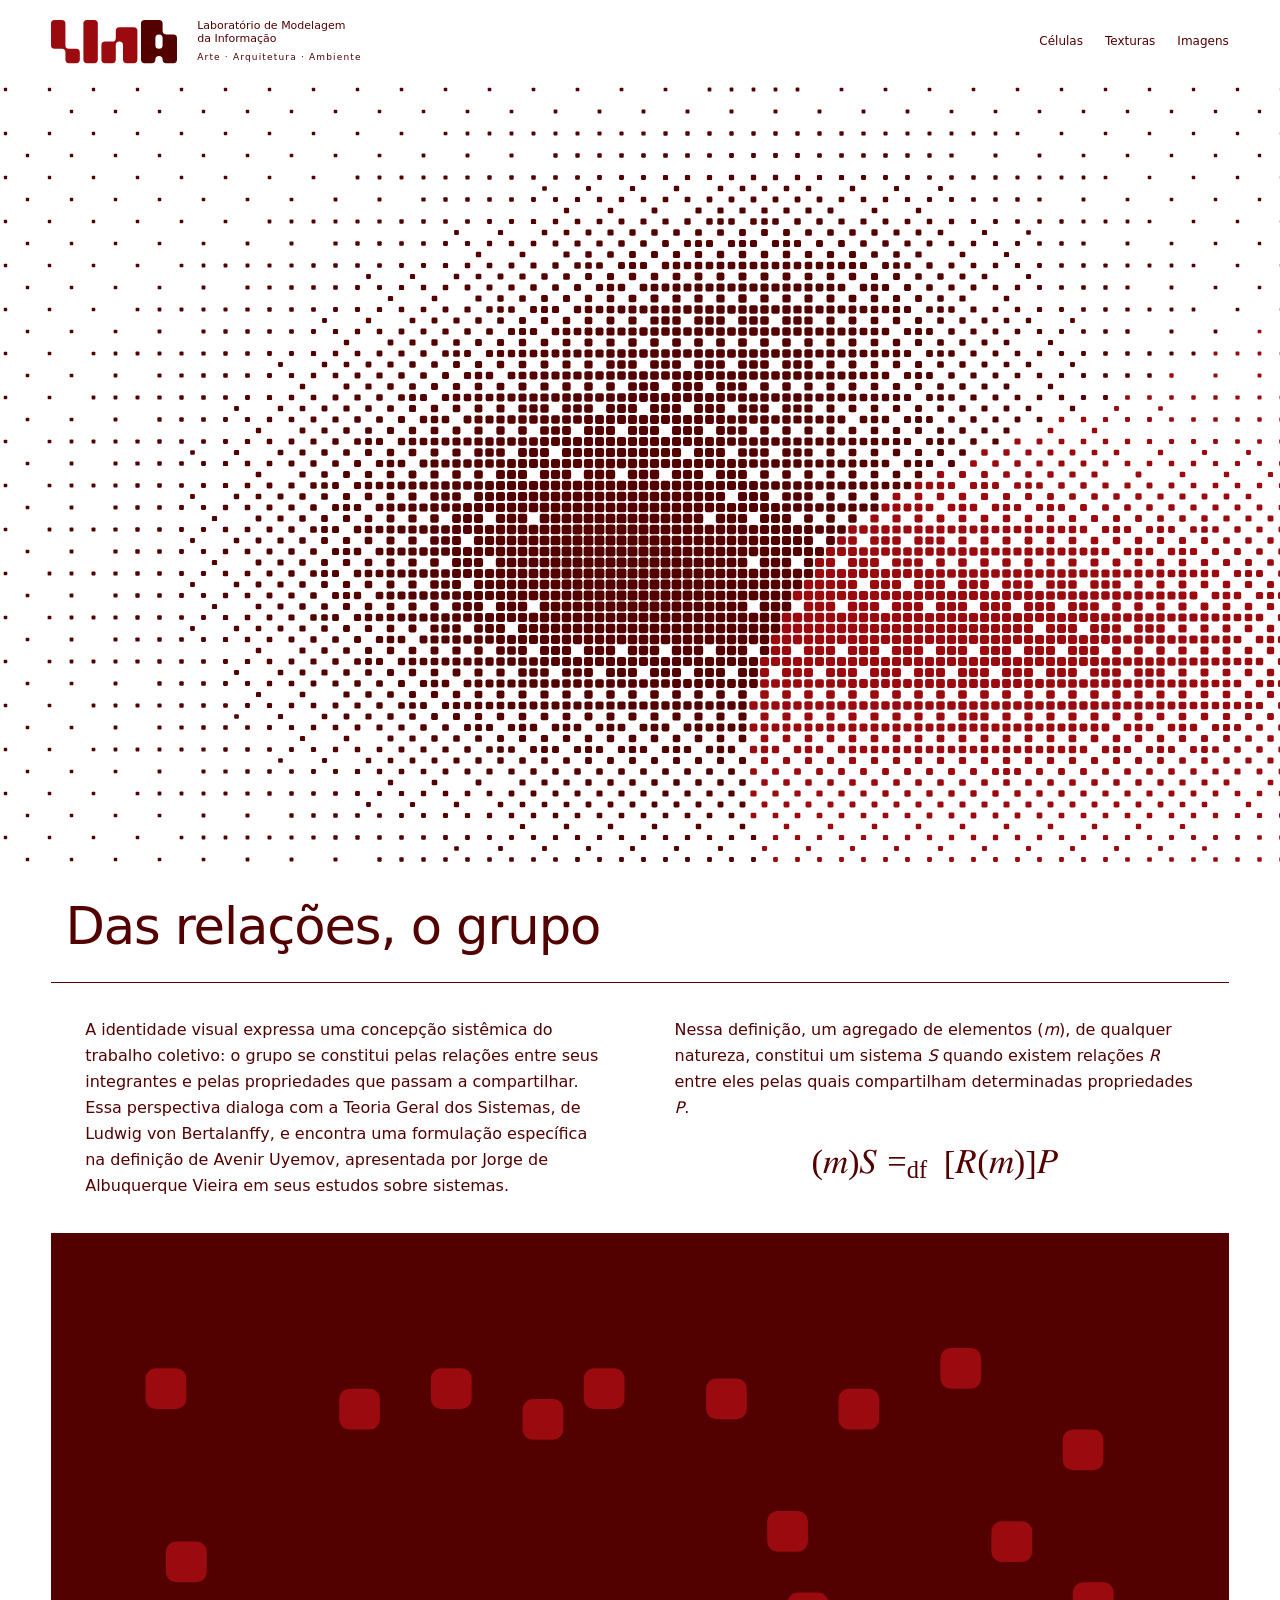
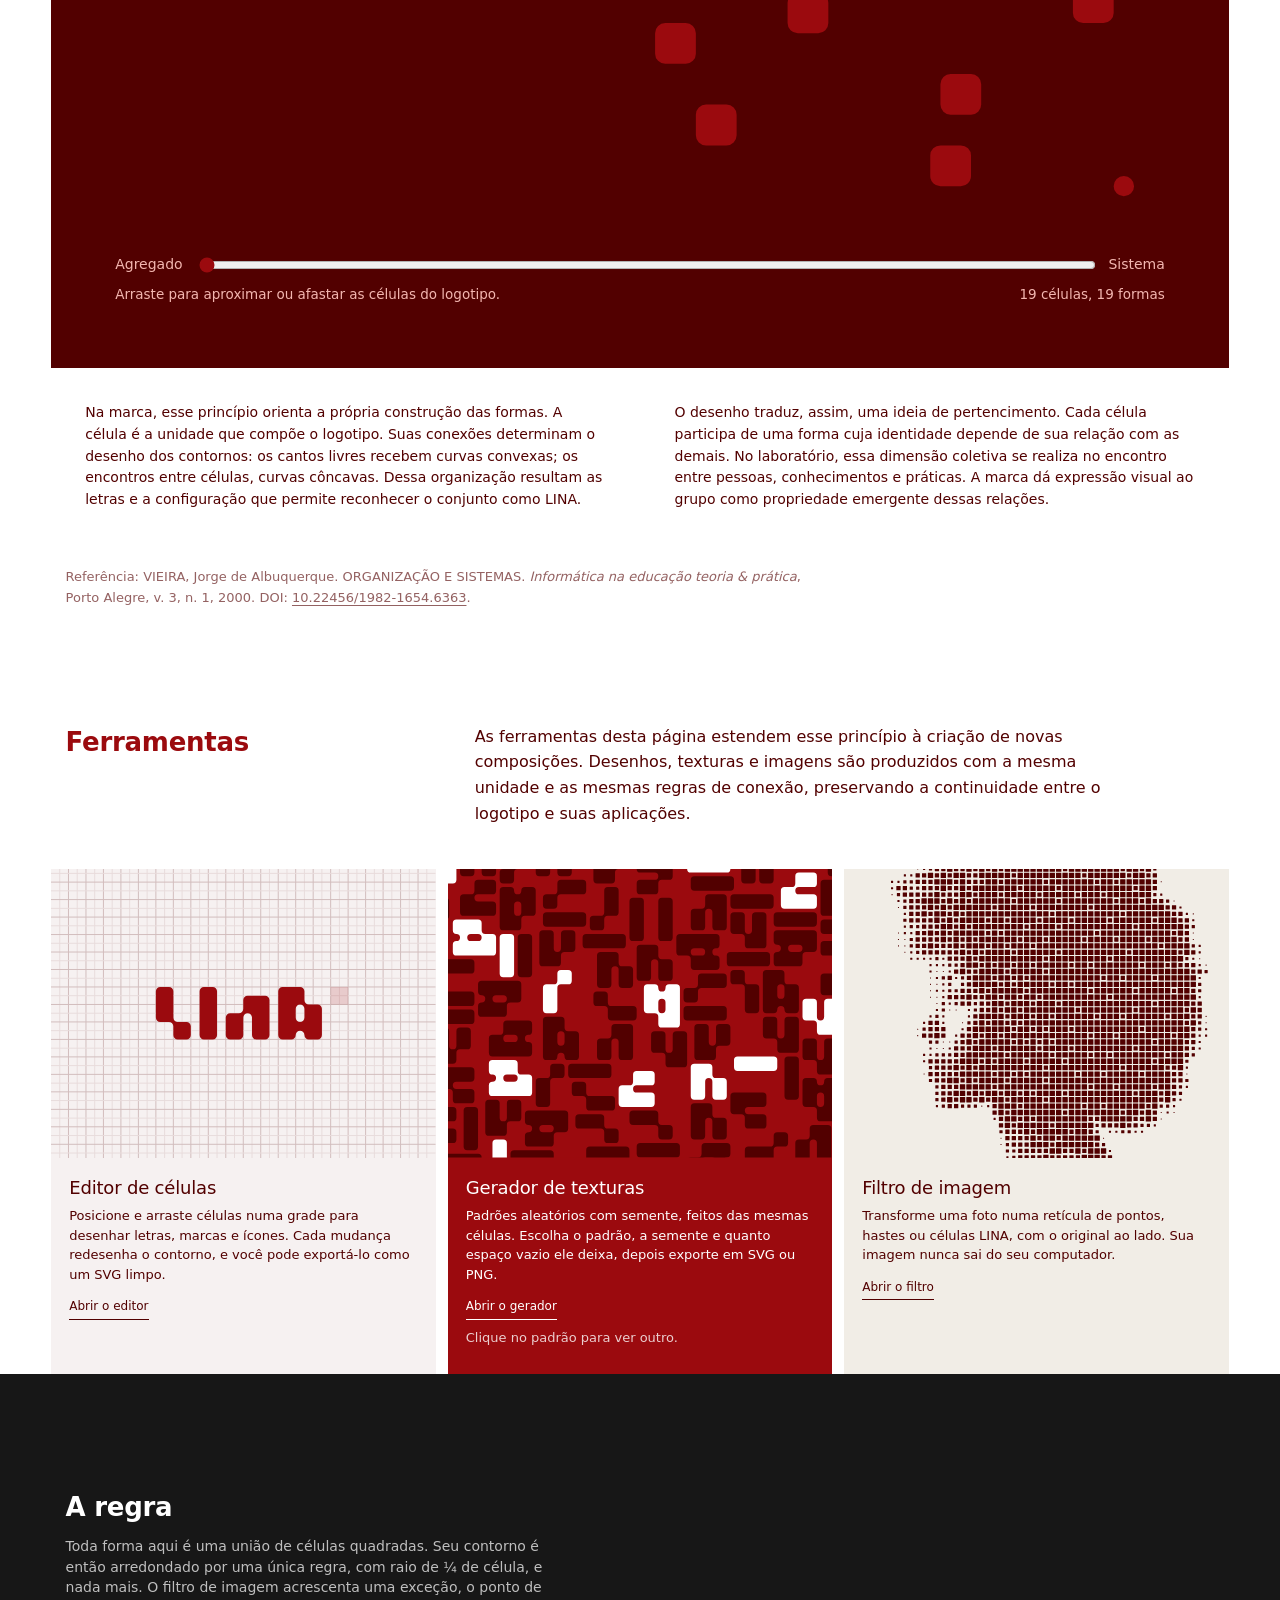
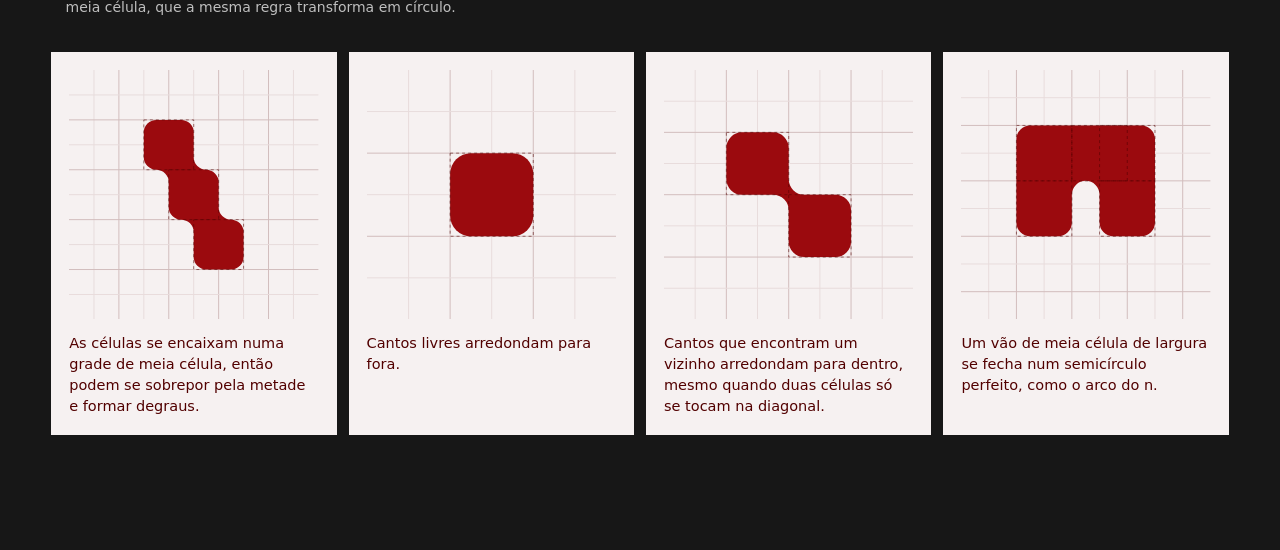
==== commit 95783a41: "feat(landing): white page, full-bleed banner, one stylesheet - Page and banner on white; the banner " ====
--- a/index.html
+++ b/index.html
@@ -10,189 +10,119 @@
   /* Two vertical lines come from the logo: panels start at the L's stem (the wrap edge),
      text starts at the L's foot (--foot, measured from the lockup by the script). */
   :root { --foot: 0px; }
-  .wrap { max-width: 1240px; margin: 0 auto; padding-inline: clamp(20px, 5vw, 56px); }
+  .wrap { padding-inline: clamp(20px, 4vw, 64px); }
   .foot { padding-left: var(--foot); }
-
-  .topnav { display: flex; justify-content: flex-end; gap: 28px; padding-block: 22px 0; font-size: 15px; font-weight: 500; }
-  .topnav a { text-decoration: none; padding-block: 4px; }
+  body { overflow-x: hidden; }
+
+  .topnav { display: flex; justify-content: flex-end; gap: 22px; padding: 0; font-size: 12px; font-weight: 500; }
+  .topnav a { text-decoration: none; padding: 8px 0; }
   .topnav a:hover { color: var(--crimson); text-decoration: underline; text-underline-offset: 5px; }
 
-  /* The lockup mirrors the logo: the name starts where the L's foot starts. */
-  .hero {
-    padding-block: clamp(24px, 6vh, 72px) clamp(40px, 8vh, 80px);
-    display: grid; grid-template-columns: minmax(0, 3fr) minmax(0, 2fr); gap: 48px; align-items: end;
-  }
-  .lockup { max-width: 700px; }
-  .lockup svg { display: block; width: 100%; height: auto; }
-  .lockup .name, .lockup .tagline { padding-left: calc(100% * 2 / 17.5); margin: 0; }
-  .lockup .name {
-    margin-top: .8em; font-size: clamp(20px, 3.1vw, 40px); font-weight: 800;
-    line-height: 1.04; letter-spacing: -.012em; color: var(--crimson);
-  }
-  .lockup .tagline { margin-top: .9em; font-size: clamp(12px, 1.4vw, 18px); letter-spacing: .24em; color: var(--oxblood); }
-  .intro { margin: 0; font-size: 17px; line-height: 1.55; max-width: 34ch; }
+  .hero { min-height: 100svh; padding: 0 clamp(20px, 4vw, 64px) clamp(20px, 3vw, 42px); display: grid; grid-template-columns: 1fr; grid-template-rows: auto minmax(0, 1fr); gap: 0; align-items: stretch; }
+  .header-bar { display: grid; grid-template-columns: 1fr auto; align-items: center; gap: 28px; padding: 20px 0; }
+  .brand-header { display: flex; align-items: center; gap: 20px; min-width: 0; }
+  .brand-header #wordmark { display: block; width: 126px; height: auto; flex: none; }
+  .identity-meta .name { margin: 0; font-size: 11px; line-height: 1.18; font-weight: 500; }
+  .identity-meta .tagline { margin: 5px 0 0; font-size: 9px; letter-spacing: .13em; }
+  .dither-field { grid-column: 1; grid-row: 2; min-height: 0; position: relative; overflow: hidden; margin: 0 calc(-1 * clamp(20px, 4vw, 64px)); }
+  .dither-field canvas { display: block; width: 100%; height: 100%; position: absolute; inset: 0; }
 
   /* The concept: definition and notation, then the figure and its reading. */
-  .concept { padding-block: clamp(24px, 5vh, 56px) clamp(64px, 11vh, 120px); }
+  .concept { padding-block: 0 clamp(64px, 9vw, 120px); background: var(--paper); }
   .concept h2 {
-    margin: 0; max-width: 22ch; text-wrap: balance; font-size: clamp(32px, 4.6vw, 58px); font-weight: 800;
-    line-height: 1.02; letter-spacing: -.022em; color: var(--crimson);
+    margin: 0; text-wrap: balance; padding-bottom: 30px; border-bottom: 1px solid var(--oxblood);
+    font-size: clamp(30px, 4vw, 52px); font-weight: 500; line-height: 1.02; letter-spacing: -.022em;
   }
   .concept-opening {
-    display: grid; grid-template-columns: minmax(0, 3fr) minmax(0, 2fr);
-    gap: 28px clamp(32px, 5vw, 64px); margin-top: 32px; align-items: start;
-  }
-  .concept-opening p { margin: 0; font-size: clamp(17px, 1.4vw, 18px); line-height: 1.65; }
+    display: grid; grid-template-columns: 1fr 1fr; gap: 1px; align-items: stretch;
+    padding-left: 0;
+  }
+  .concept-opening > * { padding: 34px; background: var(--paper); }
+  .concept-opening p { margin: 0; font-size: 16px; line-height: 1.62; }
   .concept-opening .lead { max-width: 62ch; }
-  .system-formula { margin: 28px 0 0; font-size: clamp(26px, 2.7vw, 36px); color: var(--oxblood); }
-  .emerge { margin: clamp(36px, 6vh, 56px) 0 0; padding: clamp(18px, 3vw, 40px); background: var(--blush); border-radius: 22px; }
+  .system-formula { margin: 28px 0 0; font-size: clamp(26px, 2.7vw, 36px); }
+  .emerge { margin: 0; padding: clamp(28px, 5vw, 70px); background: var(--oxblood); color: #F3B6B0; }
   .emerge svg { display: block; width: 100%; height: auto; overflow: visible; }
   .emerge-controls {
     display: grid; grid-template-columns: auto minmax(0, 1fr) auto; align-items: center; gap: 14px;
     margin-top: clamp(16px, 2.4vw, 28px); font-size: 14px; font-weight: 500;
   }
   .emerge-controls input { width: 100%; }
-  .emerge-foot { display: flex; flex-wrap: wrap; justify-content: space-between; gap: 6px 24px; margin-top: 10px; font-size: 13.5px; color: var(--muted); }
+  .emerge-foot { display: flex; flex-wrap: wrap; justify-content: space-between; gap: 6px 24px; margin-top: 10px; font-size: 13.5px; }
   .emerge-foot figcaption { margin: 0; max-width: none; font-size: inherit; }
   .emerge-foot output { font-variant-numeric: tabular-nums; min-width: 0; text-align: left; font-size: inherit; }
-  .reading { display: grid; grid-template-columns: repeat(2, minmax(0, 1fr)); gap: 24px 48px; margin-top: clamp(32px, 5vh, 48px); }
-  .reading p { margin: 0; max-width: 48ch; font-size: clamp(17px, 1.4vw, 18px); line-height: 1.65; }
-  .concept-reference { margin-top: 32px; }
+  .reading { display: grid; grid-template-columns: 1fr 1fr; gap: 1px; padding-left: 0; }
+  .reading p { margin: 0; padding: 34px; background: var(--paper); font-size: 14px; line-height: 1.55; }
+  .concept-reference { padding-top: 22px; }
   .concept-reference p { margin: 0; max-width: 90ch; font-size: 13px; line-height: 1.6; color: var(--muted); }
   .concept-reference a { text-underline-offset: 3px; overflow-wrap: anywhere; }
 
   .section-title { margin: 0 0 24px; font-size: 26px; font-weight: 800; color: var(--crimson); letter-spacing: -.01em; }
-  .tools-intro { margin-bottom: 32px; }
+  .tools-intro { display: grid; grid-template-columns: 1fr 2fr; gap: 32px; margin-bottom: 42px; }
   .tools-intro .section-title { margin-bottom: 16px; }
-  .tools-intro p { margin: 0; max-width: 68ch; font-size: clamp(17px, 1.4vw, 18px); line-height: 1.65; }
+  .tools-intro p { margin: 0; max-width: 62ch; font-size: 16px; line-height: 1.62; }
 
   /* The tools: an asymmetric trio, one door per tool. */
-  .doors {
-    display: grid; gap: 16px;
-    grid-template-columns: minmax(0, 7fr) minmax(0, 5fr);
-    grid-template-areas: "editor images" "textures images";
-  }
-  .door { border-radius: 22px; overflow: hidden; display: flex; flex-direction: column; }
-  .door.editor { grid-area: editor; background: var(--blush); flex-direction: row; }
-  .door.textures { grid-area: textures; background: var(--crimson); color: var(--paper); flex-direction: row; }
+  .doors { display: grid; gap: 12px; grid-template-columns: repeat(3, minmax(0, 1fr)); grid-template-areas: "editor textures images"; }
+  .door { overflow: hidden; display: flex; flex-direction: column; }
+  .door.editor { grid-area: editor; background: var(--blush); }
+  .door.textures { grid-area: textures; background: var(--crimson); color: var(--paper); }
   .door.images { grid-area: images; background: #F1EDE6; }
-  .door.images h3 { color: var(--oxblood); }
-  .images .go { background: var(--oxblood); color: var(--paper); }
-  .images .go:hover { background: var(--crimson); }
+  .door .preview { flex: none; min-height: 0; aspect-ratio: 4 / 3; }
   .preview { display: block; width: 100%; }
   .preview svg { display: block; width: 100%; height: 100%; }
-  .editor .preview, .textures .preview { flex: 0 0 48%; min-height: 250px; }
-  .images .preview { flex: 1 1 auto; min-height: 300px; }
   button.preview { border: 0; padding: 0; margin: 0; background: none; cursor: pointer; }
-  .door .body { padding: 26px 28px 30px; display: grid; gap: 10px; align-content: start; }
-  .door h3 { margin: 0; font-size: 26px; font-weight: 800; letter-spacing: -.01em; line-height: 1.1; }
-  .door.editor h3 { color: var(--crimson); }
-  .door p { margin: 0; max-width: 46ch; font-size: 15px; }
+  .door .body { padding: 20px 18px 26px; display: grid; gap: 9px; align-content: start; }
+  .door h3 { margin: 0; font-size: 18px; font-weight: 500; letter-spacing: -.01em; line-height: 1.1; }
+  .door p { margin: 0; max-width: 46ch; font-size: 13px; line-height: 1.5; }
   .door .go {
-    justify-self: start; margin-top: 10px; text-decoration: none; font-weight: 500; font-size: 15px;
-    padding: 11px 18px; border-radius: 10px; white-space: nowrap;
-  }
-  .editor .go { background: var(--crimson); color: var(--paper); }
-  .editor .go:hover { background: var(--oxblood); }
-  .textures .go { background: var(--paper); color: var(--crimson); }
-  .textures .go:hover { background: var(--blush); }
+    justify-self: start; margin: 5px 0 0; text-decoration: none; font-weight: 500; font-size: 12px;
+    padding: 0 0 3px; white-space: nowrap; border-bottom: 1px solid currentColor;
+  }
   .textures .go:focus-visible, .textures .preview:focus-visible { outline-color: var(--paper); }
   .door .small { font-size: 13px; opacity: .8; }
 
   /* The rule, drawn by the same code the tools use. */
-  .rules { padding-block: clamp(56px, 10vh, 104px); }
-  .rules .section-title { margin-bottom: 10px; }
-  .rules > p { margin: 0 0 34px; max-width: 58ch; font-size: 15px; color: var(--muted); }
-  .rule-grid { display: grid; grid-template-columns: repeat(4, minmax(0, 1fr)); gap: 28px; }
+  .rules { padding-block: clamp(64px, 9vw, 120px); background: #171717; color: var(--paper); }
+  .rules .section-title { margin-bottom: 10px; color: inherit; }
+  .rules > p { margin: 0 0 34px; max-width: 58ch; font-size: 14px; opacity: .72; }
+  .rule-grid { display: grid; grid-template-columns: repeat(4, minmax(0, 1fr)); gap: 12px; }
   figure { margin: 0; }
-  .rule-grid svg { display: block; width: 100%; aspect-ratio: 1; background: var(--blush); border-radius: 16px; }
+  .rule-grid figure { padding: 18px; background: var(--blush); color: var(--oxblood); }
+  .rule-grid svg { display: block; width: 100%; aspect-ratio: 1; background: var(--blush); }
   figcaption { margin-top: 14px; font-size: 14.5px; max-width: 30ch; }
   .minor { stroke: var(--rule); }
   .major { stroke: var(--rule-strong); }
   .cellline { fill: none; stroke: var(--oxblood); stroke-opacity: .55; stroke-dasharray: 3 3; }
 
   @media (max-width: 900px) {
-    .hero { grid-template-columns: 1fr; gap: 28px; }
-    .concept-opening, .reading { grid-template-columns: 1fr; }
-    .concept-opening p, .reading p { max-width: 65ch; }
+    .header-bar { gap: 8px 16px; padding: 14px 0; }
+    .brand-header { gap: 12px; }
+    .brand-header #wordmark { width: 94px; }
+    .identity-meta { display: none; }
+    .concept-opening, .reading { grid-template-columns: 1fr; background: var(--oxblood); }
+    .concept-opening p { max-width: 65ch; }
+    .concept-opening > * { padding: 24px 0; }
+    .reading p { padding: 24px 0; }
     .system-definition { max-width: 65ch; }
+    .tools-intro { grid-template-columns: 1fr; }
     .doors { grid-template-columns: 1fr; grid-template-areas: "editor" "textures" "images"; }
-    .door.editor, .door.textures { flex-direction: column; }
-    .editor .preview, .textures .preview, .images .preview { flex: none; aspect-ratio: 16 / 10; min-height: 0; }
     .rule-grid { grid-template-columns: repeat(2, minmax(0, 1fr)); }
   }
   @media (max-width: 600px) {
     .foot { padding-left: 0; }
-    .topnav { justify-content: flex-start; }
     .emerge-controls { grid-template-columns: 1fr 1fr; }
     .emerge-controls input { grid-column: 1 / -1; grid-row: 1; }
     .emerge-controls span:last-of-type { text-align: right; }
   }
-  /* G: static identity header + full first-viewport field. */
-  body[data-concept="g"] { background: #F3B6B0; color: var(--oxblood); overflow-x: hidden; }
-  body[data-concept="g"] .wrap { max-width: none; padding-inline: clamp(20px, 4vw, 64px); }
-  body[data-concept="g"] .topnav { display: flex; justify-content: flex-end; gap: 22px; padding: 0; font-size: 12px; font-weight: 500; }
-  body[data-concept="g"] .topnav a { padding: 8px 0; text-decoration: none; }
-  body[data-concept="g"] .hero { min-height: 100svh; padding: 0 clamp(20px, 4vw, 64px) clamp(20px, 3vw, 42px); display: grid; grid-template-columns: 1fr; grid-template-rows: auto minmax(0, 1fr); gap: 0; }
-  body[data-concept="g"] .header-bar { position: static; display: grid; grid-template-columns: minmax(320px, 1.1fr) minmax(250px, .8fr) auto; align-items: center; gap: 28px; padding: 20px 0; }
-  body[data-concept="g"] .brand-header { display: flex; align-items: center; gap: 20px; min-width: 0; }
-  body[data-concept="g"] .brand-header #wordmark { display: block; width: 126px; height: auto; flex: none; }
-  body[data-concept="g"] .identity-meta .name { margin: 0; padding: 0; font-size: 11px; line-height: 1.18; font-weight: 500; }
-  body[data-concept="g"] .identity-meta .tagline { margin: 5px 0 0; padding: 0; font-size: 9px; letter-spacing: .13em; }
-  body[data-concept="g"] .header-intro { margin: 0; max-width: 39ch; font-size: 12px; line-height: 1.4; }
-  body[data-concept="g"] .dither-field { grid-column: 1; grid-row: 2; min-height: 0; height: auto; position: relative; overflow: hidden; margin: 0; border: 1px solid var(--oxblood); }
-  body[data-concept="g"] .dither-field canvas { display: block; width: 100%; height: 100%; }
-  body[data-concept="g"] .dither-field figcaption { position: absolute; left: 16px; bottom: 12px; margin: 0; color: var(--oxblood); font-size: 10px; line-height: 1; letter-spacing: .14em; text-transform: uppercase; }
-  body[data-concept="g"] .concept { padding-block: 0 clamp(64px, 9vw, 120px); background: #F3B6B0; }
-  body[data-concept="g"] .concept .section-label { margin: 0; padding: 22px 0 16px; border-top: 1px solid var(--oxblood); font-size: 11px; letter-spacing: .14em; text-transform: uppercase; }
-  body[data-concept="g"] .concept h2 { max-width: none; margin: 0; padding-bottom: 30px; border-bottom: 1px solid var(--oxblood); color: inherit; font-size: clamp(30px, 4vw, 52px); font-weight: 500; line-height: 1.02; }
-  body[data-concept="g"] .concept .system-formula { display: block; margin: 0; padding: 34px 0; border-bottom: 1px solid var(--oxblood); color: inherit; font-size: clamp(29px, 4vw, 54px); }
-  body[data-concept="g"] .concept-opening { grid-template-columns: 1fr 1fr; gap: 1px; margin-top: 0; background: var(--oxblood); }
-  body[data-concept="g"] .concept-opening > * { padding: 34px; background: #F3B6B0; }
-  body[data-concept="g"] .concept-opening p { margin: 0; font-size: 16px; line-height: 1.62; }
-  body[data-concept="g"] .system-definition .system-formula { display: none; }
-  body[data-concept="g"] .emerge { margin: 0; padding: clamp(28px, 5vw, 70px); border-radius: 0; color: #F3B6B0; background: var(--oxblood); }
-  body[data-concept="g"] .reading { grid-template-columns: 1fr 1fr; gap: 1px; margin: 0; background: var(--oxblood); }
-  body[data-concept="g"] .reading p { margin: 0; padding: 34px; background: #F3B6B0; font-size: 14px; line-height: 1.55; }
-  body[data-concept="g"] .concept-reference { margin: 0; padding-top: 22px; }
-  body[data-concept="g"] .tools-section { padding-block: clamp(60px, 8vw, 112px); background: var(--paper); color: var(--oxblood); }
-  body[data-concept="g"] .tools-intro { display: grid; grid-template-columns: 1fr 2fr; gap: 32px; margin-bottom: 42px; }
-  body[data-concept="g"] .tools-intro p { margin: 0; max-width: 62ch; font-size: 16px; line-height: 1.62; }
-  body[data-concept="g"] .doors { grid-template-columns: repeat(3, minmax(0, 1fr)); grid-template-areas: "editor textures images"; gap: 12px; }
-  body[data-concept="g"] .door, body[data-concept="g"] .door.editor, body[data-concept="g"] .door.textures, body[data-concept="g"] .door.images { display: flex; flex-direction: column; border-radius: 0; color: inherit; }
-  body[data-concept="g"] .door .preview, body[data-concept="g"] .editor .preview, body[data-concept="g"] .textures .preview, body[data-concept="g"] .images .preview { flex: none; min-height: 0; aspect-ratio: 4 / 3; }
-  body[data-concept="g"] .door .body { padding: 20px 18px 26px; gap: 9px; }
-  body[data-concept="g"] .door h3 { color: inherit; font-size: 18px; font-weight: 500; }
-  body[data-concept="g"] .door p { font-size: 13px; line-height: 1.5; }
-  body[data-concept="g"] .door .go { margin: 5px 0 0; padding: 0 0 3px; border-radius: 0; background: transparent; color: inherit; font-size: 12px; border-bottom: 1px solid currentColor; }
-  body[data-concept="g"] .rules { padding-block: clamp(64px, 9vw, 120px); background: #171717; color: var(--paper); }
-  body[data-concept="g"] .rules > p { color: inherit; opacity: .72; font-size: 14px; }
-  body[data-concept="g"] .rule-grid { gap: 1px; background: var(--paper); }
-  body[data-concept="g"] .rule-grid figure { padding: 18px; background: var(--blush); color: var(--oxblood); }
-  body[data-concept="g"] .rule-grid svg { border-radius: 0; }
-  @media (max-width: 900px) {
-    body[data-concept="g"] .header-bar { grid-template-columns: 1fr auto; gap: 8px 16px; padding: 14px 0; }
-    body[data-concept="g"] .brand-header { gap: 12px; }
-    body[data-concept="g"] .brand-header #wordmark { width: 94px; }
-    body[data-concept="g"] .identity-meta .name { display: none; }
-    body[data-concept="g"] .header-intro { grid-column: 1 / -1; grid-row: 2; max-width: 45ch; font-size: 11px; }
-    body[data-concept="g"] .topnav { grid-column: 2; grid-row: 1; }
-    body[data-concept="g"] .concept-opening, body[data-concept="g"] .reading { grid-template-columns: 1fr; }
-    body[data-concept="g"] .concept-opening > * { padding: 24px 0; }
-    body[data-concept="g"] .reading p { padding: 24px 0; }
-    body[data-concept="g"] .tools-intro { grid-template-columns: 1fr; }
-    body[data-concept="g"] .doors { grid-template-columns: 1fr; grid-template-areas: "editor" "textures" "images"; }
-    body[data-concept="g"] .door { border-right: 0; }
-    body[data-concept="g"] .rule-grid { grid-template-columns: repeat(2, minmax(0, 1fr)); }
-  }
   @media (max-width: 560px) {
-    body[data-concept="g"] .brand-header #wordmark { width: 82px; }
-    body[data-concept="g"] .topnav { gap: 13px; font-size: 11px; }
-    body[data-concept="g"] .rule-grid { grid-template-columns: 1fr; }
+    .brand-header #wordmark { width: 82px; }
+    .topnav { gap: 13px; font-size: 11px; }
+    .rule-grid { grid-template-columns: 1fr; }
   }
 </style>
 </head>
-<body data-concept="g">
+<body>
 
 <nav class="wrap topnav" aria-label="Ferramentas">
   <a href="grid.html">Células</a>
@@ -206,7 +136,6 @@
     <p class="name">Laboratório de Modelagem<br>da Informação</p>
     <p class="tagline">Arte · Arquitetura · Ambiente</p>
   </div>
-  <p class="intro">Três ferramentas para desenhar com a célula do logotipo. Tudo o que elas produzem segue a mesma regra.</p>
 </header>
 
 <main>
@@ -316,11 +245,10 @@
   const identity = document.createElement('div'); identity.className = 'identity-meta';
   identity.append(lockup.querySelector('.name'), lockup.querySelector('.tagline'));
   const brand = document.createElement('div'); brand.className = 'brand-header'; brand.append(wordmark, identity);
-  const intro = document.querySelector('.intro'); intro.className = 'header-intro';
-  const header = document.createElement('div'); header.className = 'header-bar'; header.append(brand, intro, nav);
+  const header = document.createElement('div'); header.className = 'header-bar'; header.append(brand, nav);
   const field = document.createElement('figure'); field.className = 'dither-field';
   field.setAttribute('aria-label', 'Campos cromáticos em retícula que mudam lentamente de forma');
-  field.innerHTML = '<canvas aria-hidden="true"></canvas><figcaption>célula / campo / relação / forma</figcaption>';
+  field.innerHTML = '<canvas aria-hidden="true"></canvas>';
   lockup.remove(); hero.prepend(header); hero.append(field);
 
   const canvas = field.querySelector('canvas'), reduced = matchMedia('(prefers-reduced-motion: reduce)').matches;
@@ -330,9 +258,6 @@
     const w = Math.max(320, Math.round(box.width)), h = Math.max(260, Math.round(box.height));
     canvas.width = w * ratio; canvas.height = h * ratio;
     const ctx = canvas.getContext('2d'); ctx.scale(ratio, ratio);
-    const wash = ctx.createLinearGradient(0, 0, w, h);
-    wash.addColorStop(0, '#F7D9D4'); wash.addColorStop(.5, '#F3B6B0'); wash.addColorStop(1, '#CF7773');
-    ctx.fillStyle = wash; ctx.fillRect(0, 0, w, h);
     const cell = w < 600 ? 9 : 11, t = time * .00018;
     const blob = (x, y, cx, cy, sx, sy) => Math.exp(-(((x - cx) / sx) ** 2 + ((y - cy) / sy) ** 2));
     for (let y = 0, row = 0; y < h + cell; y += cell, row++) for (let x = 0, col = 0; x < w + cell; x += cell, col++) {
--- a/lina.css
+++ b/lina.css
@@ -1,6 +1,6 @@
 /* Shared tokens and tool chrome for the LINA pages. */
 
-@font-face { font-family: "Neometric"; font-weight: 400; src: url("font/Neometric-Regular.otf") format("opentype"); }
+@font-face { font-family: "Neometric"; font-weight: 400; src: url("font/Neometric%20Light%20(Regular).otf") format("opentype"); }
 @font-face { font-family: "Neometric"; font-weight: 500; src: url("font/Neometric%20Medium%20(Regular).otf") format("opentype"); }
 @font-face { font-family: "Neometric"; font-weight: 800; src: url("font/Neometric%20Extra%20Bold%20(Bold).otf") format("opentype"); }
 
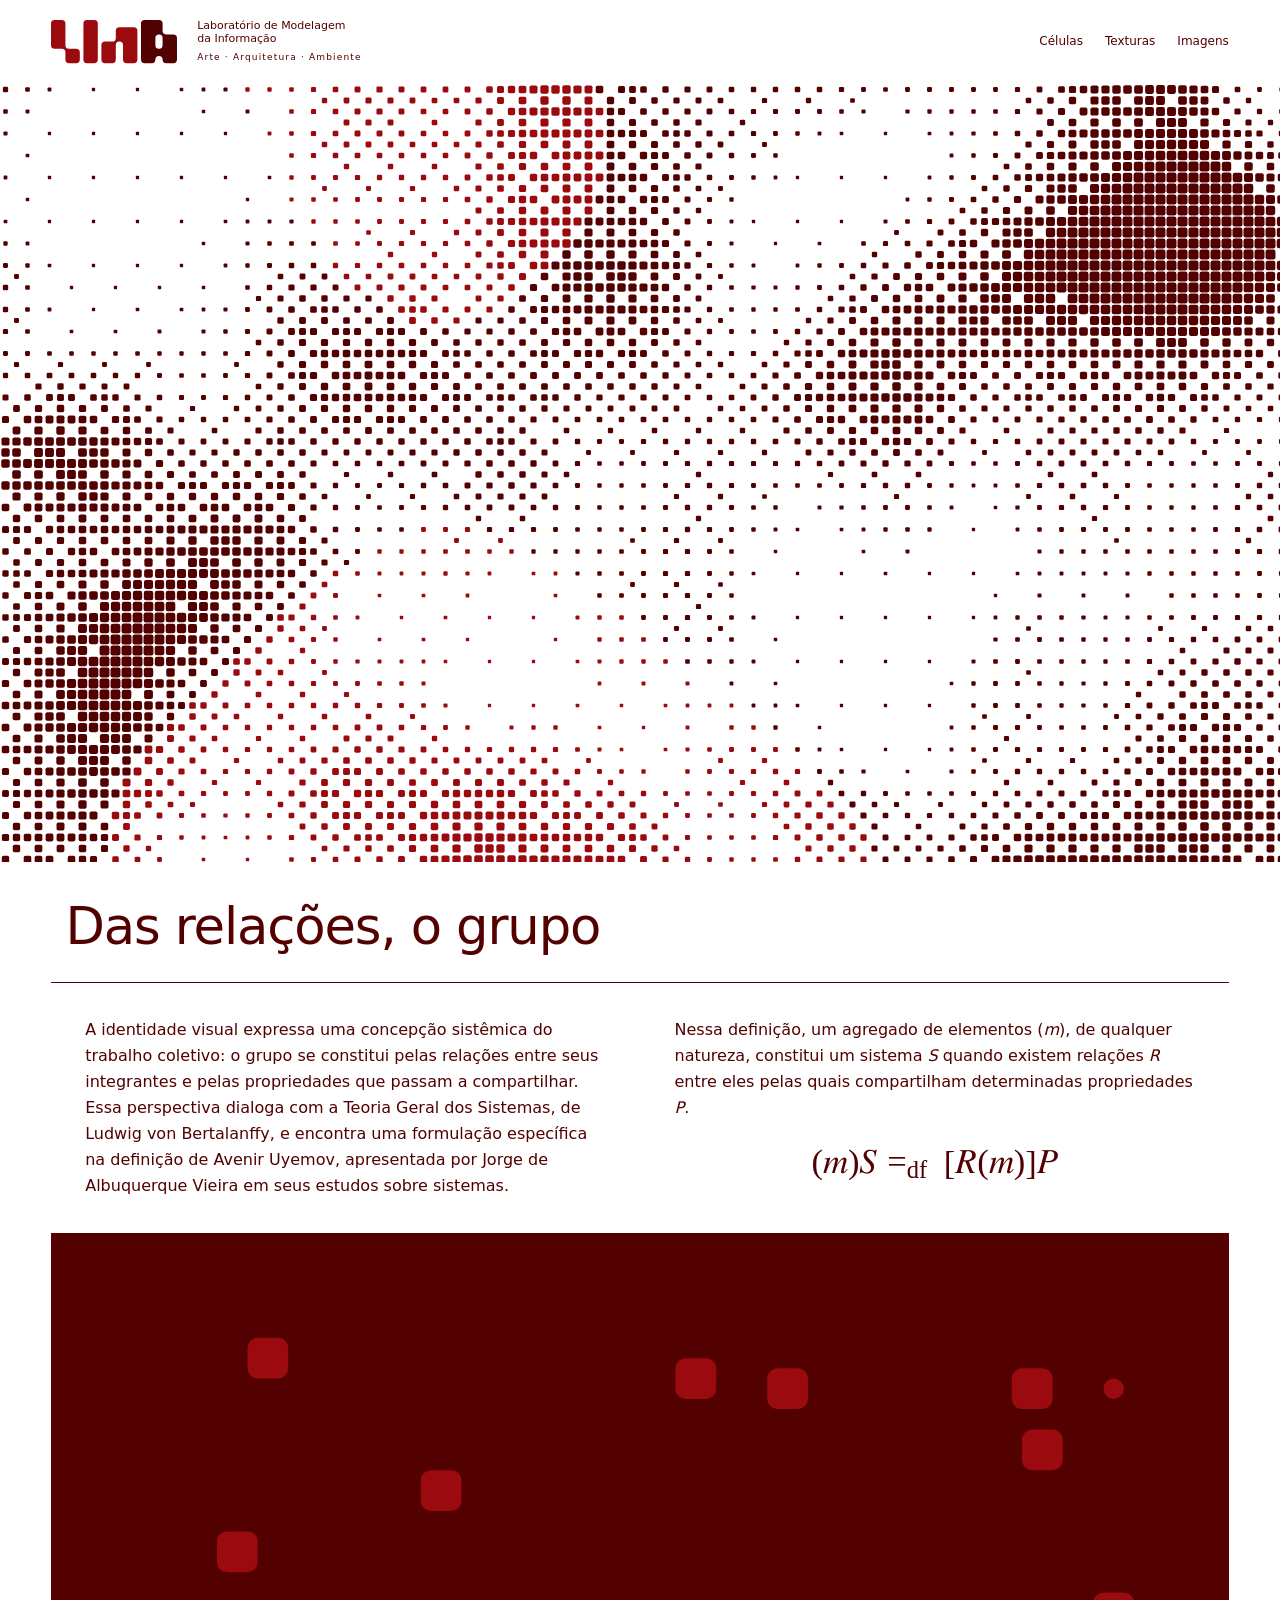
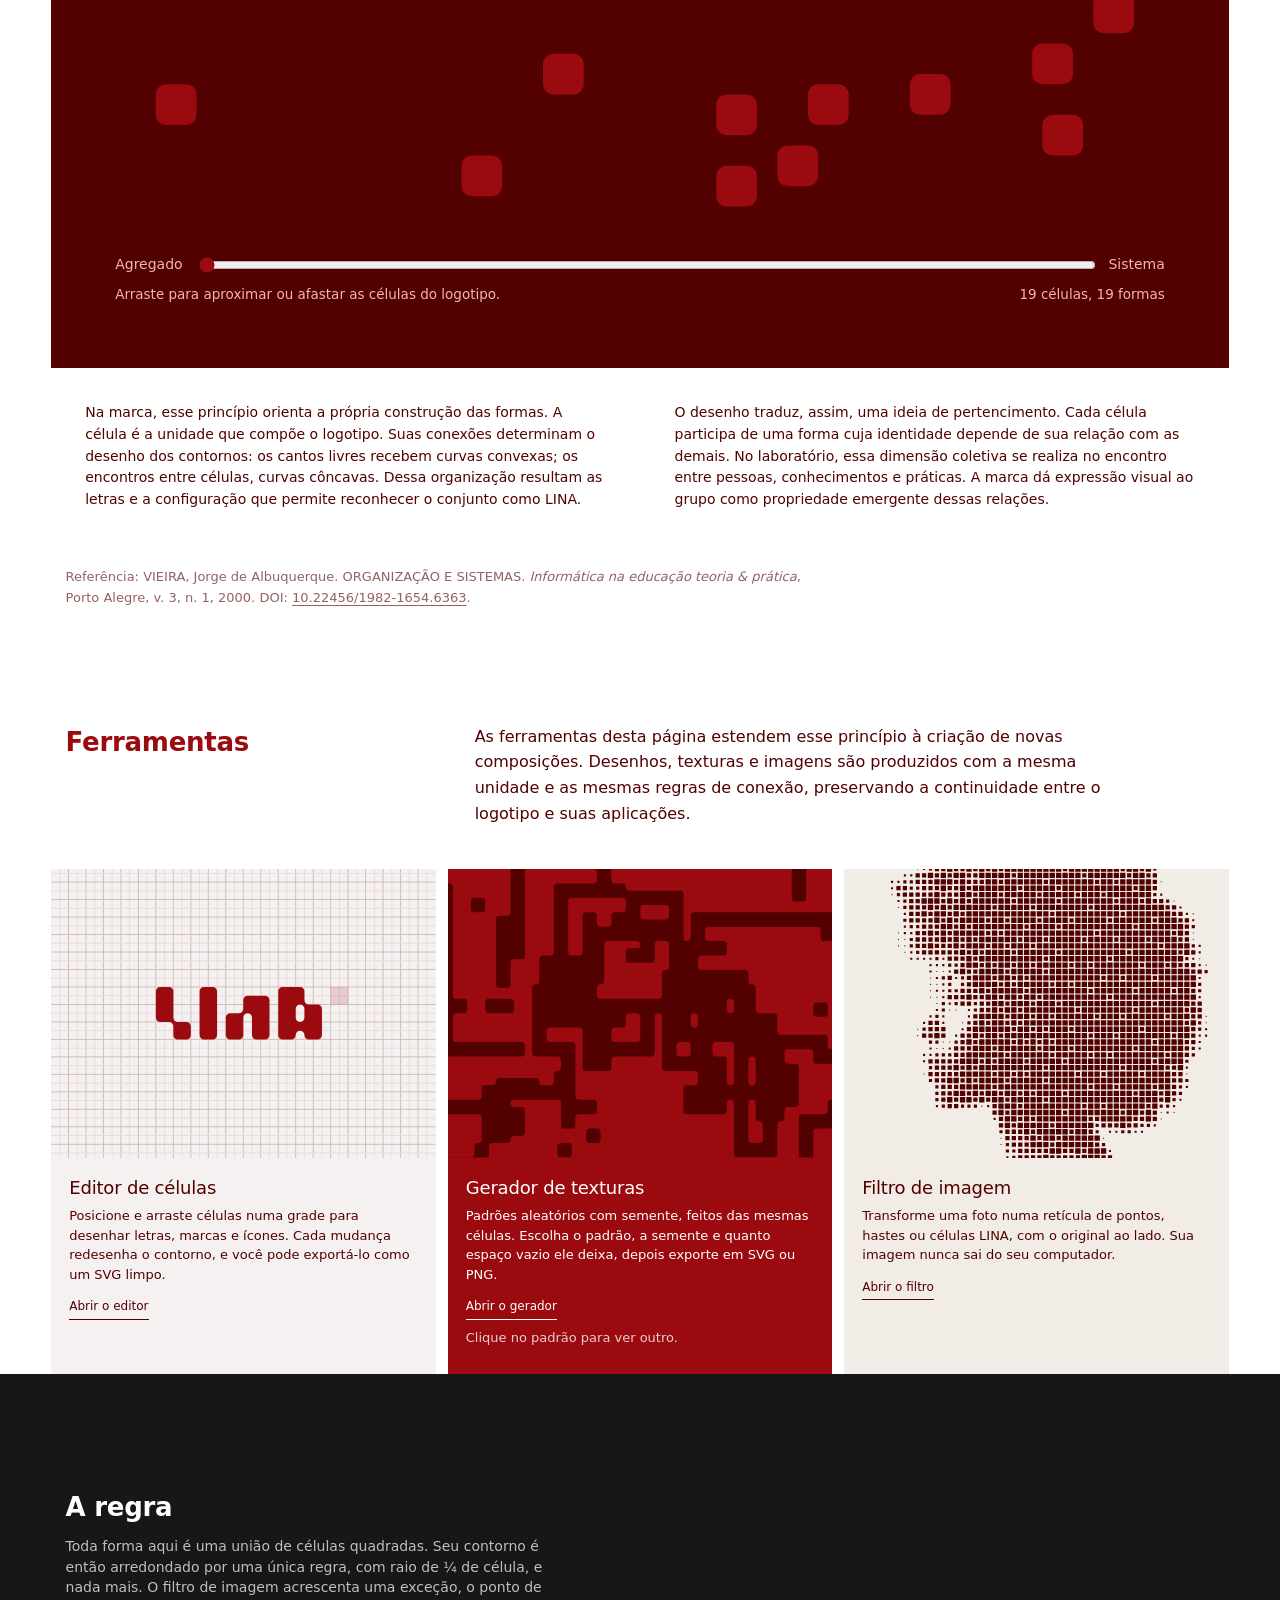
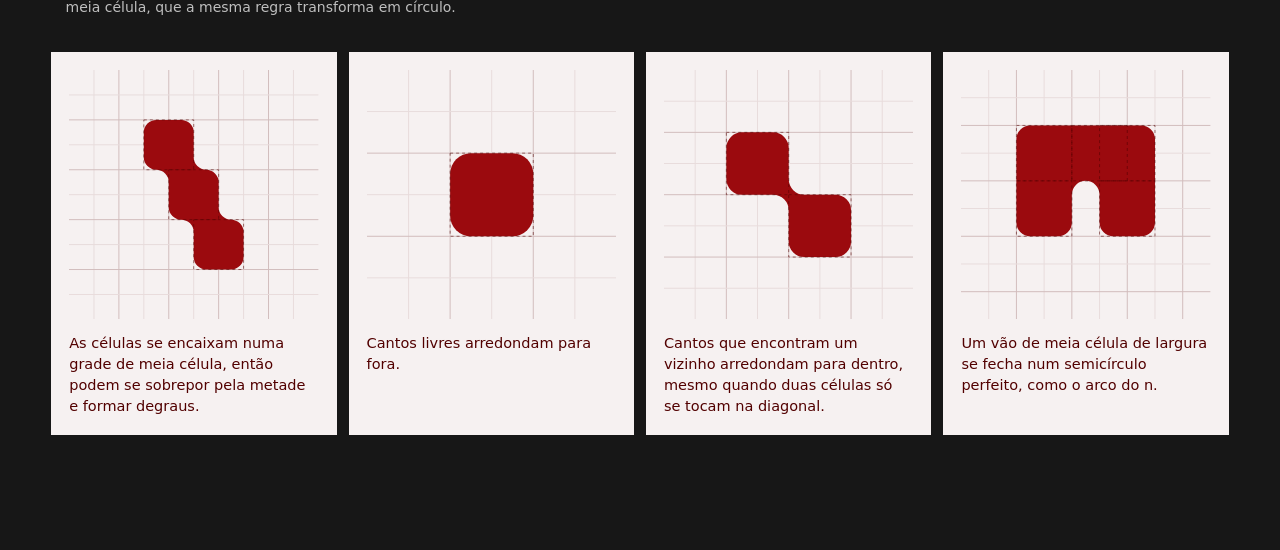
==== commit 25e72871: "feat(landing): Perlin noise drives the banner dither (concept test) Replace the three Gaussian blobs" ====
--- a/index.html
+++ b/index.html
@@ -238,7 +238,7 @@
 </main>
 
 <script>
-// G: static header + animated dither field. Reduced motion draws one stable frame.
+// G: static header + animated dither field, tone from Perlin noise. Reduced motion draws one stable frame.
 (function () {
   const hero = document.querySelector('.hero'), nav = document.querySelector('.topnav');
   const lockup = document.querySelector('.lockup'), wordmark = lockup.querySelector('#wordmark');
@@ -253,21 +253,41 @@
 
   const canvas = field.querySelector('canvas'), reduced = matchMedia('(prefers-reduced-motion: reduce)').matches;
   const bayer = [[0, 8, 2, 10], [12, 4, 14, 6], [3, 11, 1, 9], [15, 7, 13, 5]];
+  // Ken Perlin's improved noise (2002), seeded once per load.
+  const mulberry32 = (a) => () => { a |= 0; a = (a + 0x6D2B79F5) | 0; let t = Math.imul(a ^ (a >>> 15), 1 | a); t ^= t + Math.imul(t ^ (t >>> 7), 61 | t); return ((t ^ (t >>> 14)) >>> 0) / 4294967296; };
+  const rnd = mulberry32(Math.floor(Math.random() * 4294967296));
+  const perm = new Uint8Array(512);
+  { const p = Array.from({ length: 256 }, (_, i) => i);
+    for (let i = 255; i > 0; i--) { const j = Math.floor(rnd() * (i + 1)); [p[i], p[j]] = [p[j], p[i]]; }
+    for (let i = 0; i < 512; i++) perm[i] = p[i & 255]; }
+  const fade = (t) => t * t * t * (t * (t * 6 - 15) + 10);
+  const lerp = (t, a, b) => a + t * (b - a);
+  const grad = (hash, x, y, z) => {
+    const h = hash & 15, u = h < 8 ? x : y, v = h < 4 ? y : (h === 12 || h === 14 ? x : z);
+    return ((h & 1) ? -u : u) + ((h & 2) ? -v : v);
+  };
+  function noise(x, y, z) {
+    const X = Math.floor(x) & 255, Y = Math.floor(y) & 255, Z = Math.floor(z) & 255;
+    x -= Math.floor(x); y -= Math.floor(y); z -= Math.floor(z);
+    const u = fade(x), v = fade(y), w = fade(z);
+    const A = perm[X] + Y, AA = perm[A] + Z, AB = perm[A + 1] + Z, B = perm[X + 1] + Y, BA = perm[B] + Z, BB = perm[B + 1] + Z;
+    return lerp(w, lerp(v, lerp(u, grad(perm[AA], x, y, z), grad(perm[BA], x - 1, y, z)), lerp(u, grad(perm[AB], x, y - 1, z), grad(perm[BB], x - 1, y - 1, z))),
+      lerp(v, lerp(u, grad(perm[AA + 1], x, y, z - 1), grad(perm[BA + 1], x - 1, y, z - 1)), lerp(u, grad(perm[AB + 1], x, y - 1, z - 1), grad(perm[BB + 1], x - 1, y - 1, z - 1))));
+  }
+  function fbm(x, y, z) {
+    return (noise(x, y, z) + noise(x * 2, y * 2, z * 2) * .5 + noise(x * 4, y * 4, z * 4) * .25) / 1.75;
+  }
   function draw(time = 0) {
     const box = field.getBoundingClientRect(), ratio = Math.min(devicePixelRatio || 1, 2);
     const w = Math.max(320, Math.round(box.width)), h = Math.max(260, Math.round(box.height));
     canvas.width = w * ratio; canvas.height = h * ratio;
     const ctx = canvas.getContext('2d'); ctx.scale(ratio, ratio);
-    const cell = w < 600 ? 9 : 11, t = time * .00018;
-    const blob = (x, y, cx, cy, sx, sy) => Math.exp(-(((x - cx) / sx) ** 2 + ((y - cy) / sy) ** 2));
+    const cell = w < 600 ? 9 : 11, t = time * .00015, S = 420; // px per noise unit
     for (let y = 0, row = 0; y < h + cell; y += cell, row++) for (let x = 0, col = 0; x < w + cell; x += cell, col++) {
-      const nx = x / w, ny = y / h;
-      const a = blob(nx, ny, .3 + .16 * Math.sin(t * 1.1), .45 + .18 * Math.cos(t * .8), .25, .32);
-      const b = blob(nx, ny, .72 + .13 * Math.cos(t * .65), .56 + .2 * Math.sin(t * 1.05), .3, .24);
-      const c = blob(nx, ny, .48 + .2 * Math.sin(t * .48 + 2), .2 + .1 * Math.cos(t * .9), .2, .18);
-      const tone = Math.min(1, .06 + a * .8 + b * .74 + c * .5);
+      const n = fbm(x / S, y / S, t);
+      const tone = Math.min(1, Math.max(.06, .45 + n * 1.6));
       if (tone * 16 <= bayer[row % 4][col % 4]) continue;
-      ctx.fillStyle = a + c > b ? '#520000' : '#9B0A0E';
+      ctx.fillStyle = noise(x / (S * 1.7) + 31.7, y / (S * 1.7) - 17.3, t * .7) > 0 ? '#520000' : '#9B0A0E';
       const size = cell * (.26 + tone * .65), inset = (cell - size) / 2;
       ctx.beginPath(); ctx.roundRect(x + inset, y + inset, size, size, size * .23); ctx.fill();
     }
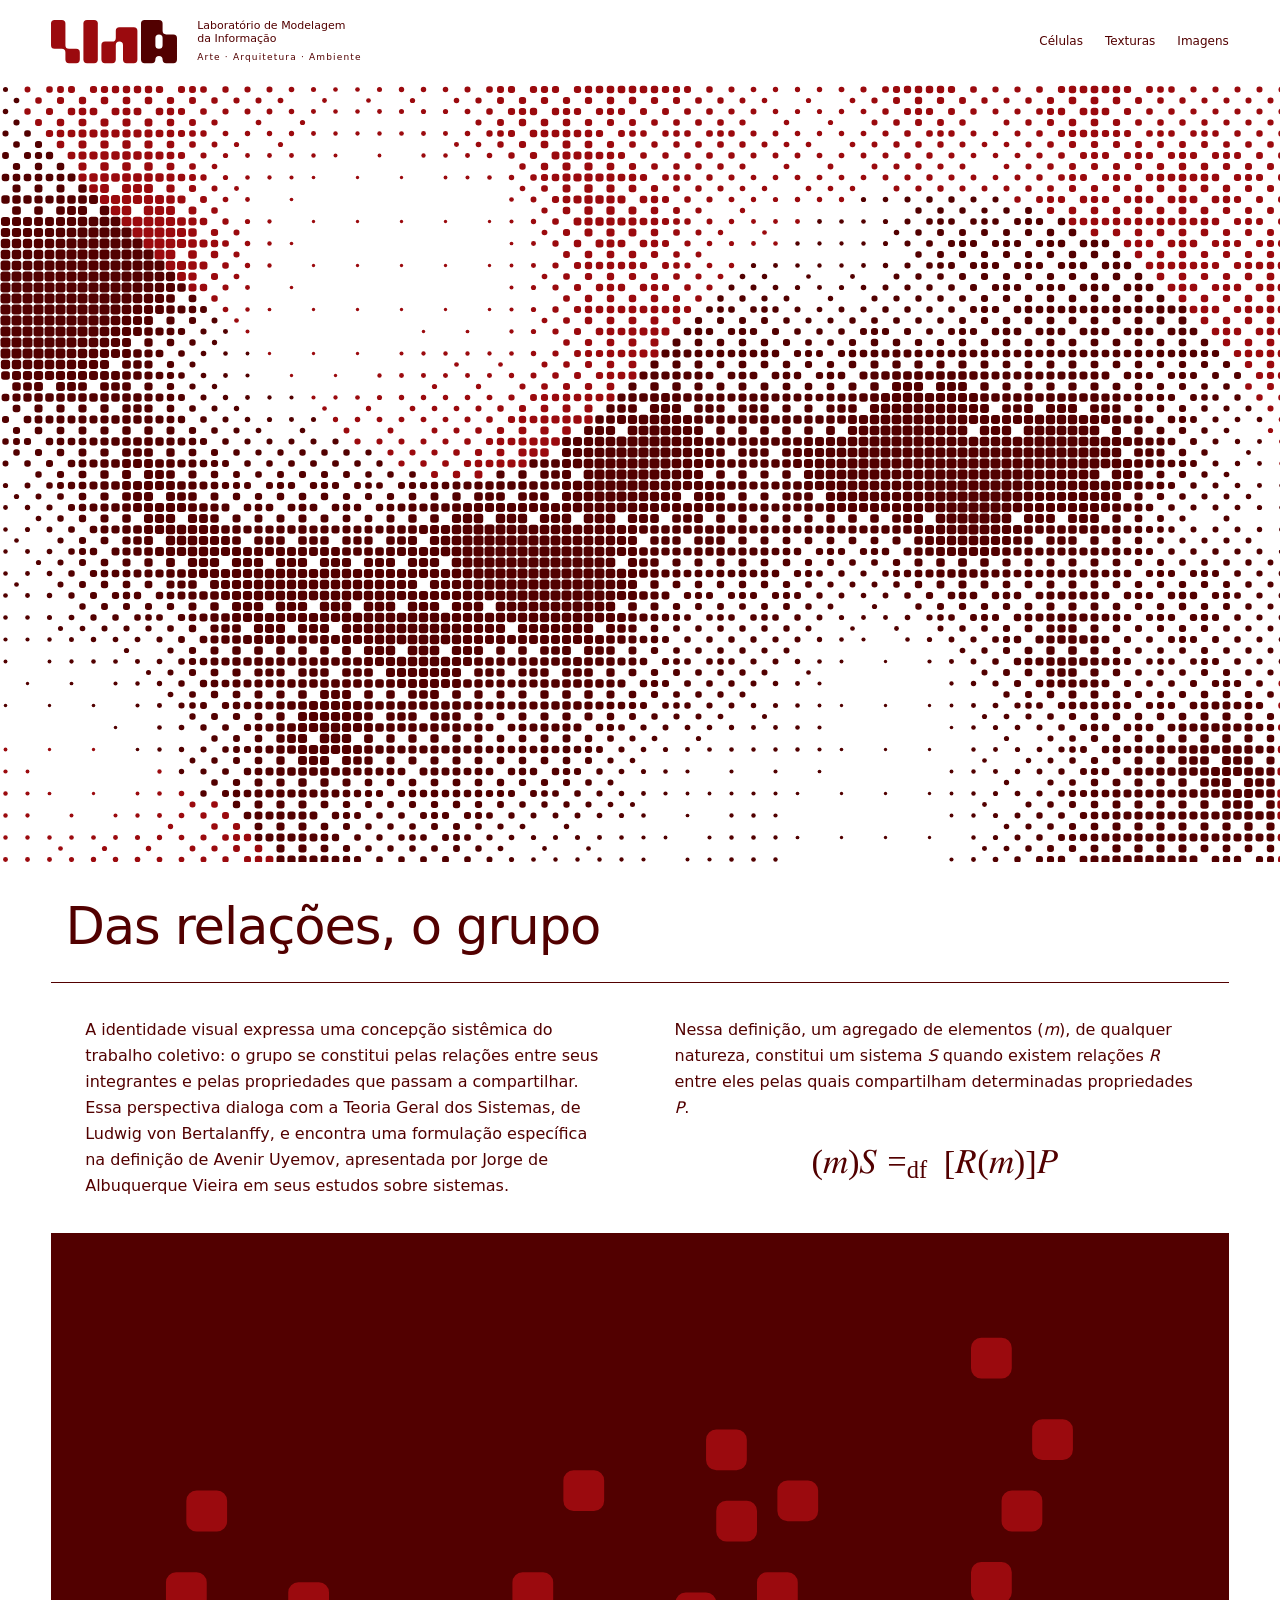
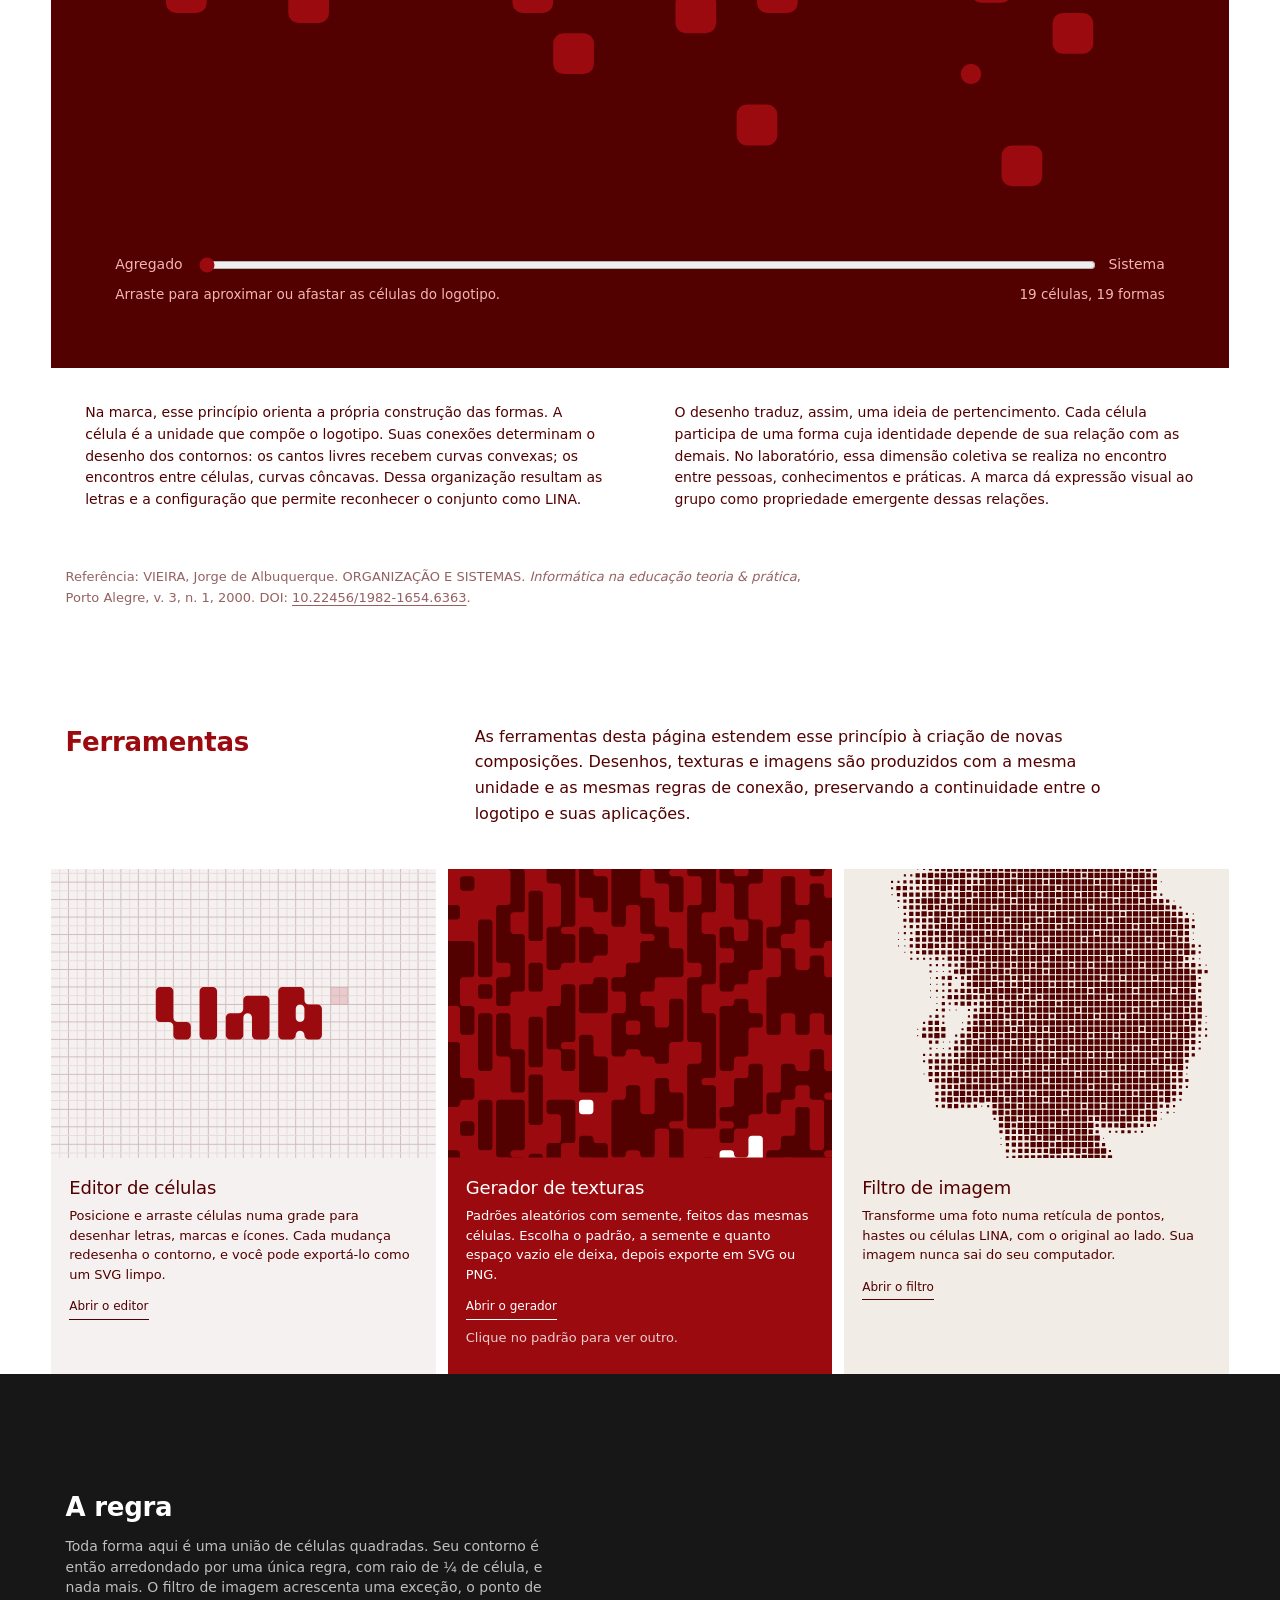
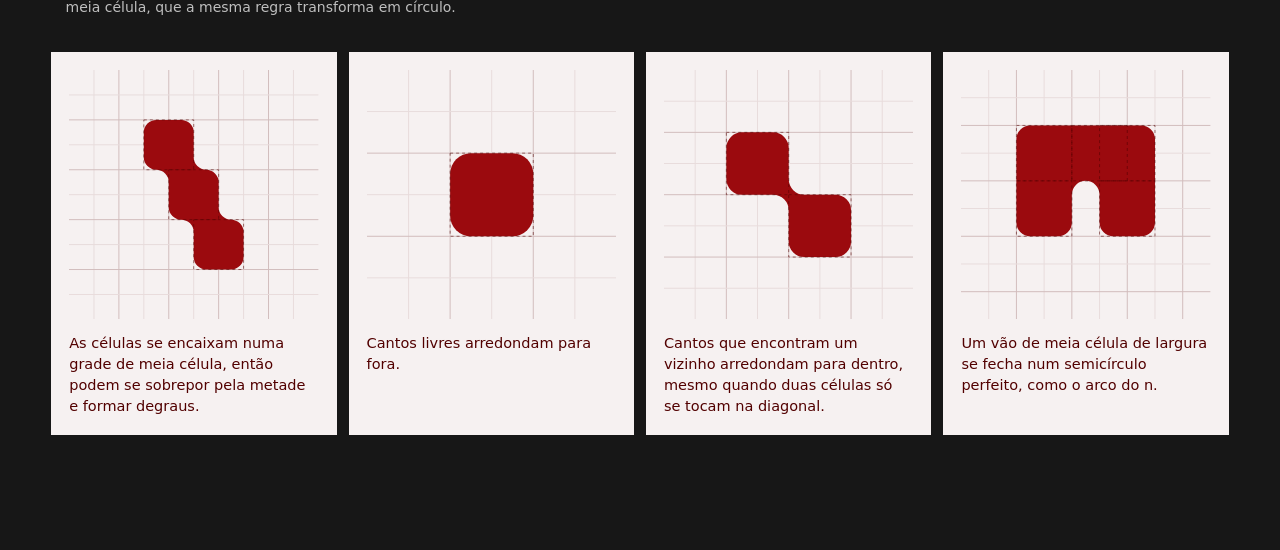
==== commit 28752758: "feat(landing): fixed quarter-pitch corners on the banner dots Banner dots keep a fixed corner radius" ====
--- a/index.html
+++ b/index.html
@@ -289,7 +289,8 @@
       if (tone * 16 <= bayer[row % 4][col % 4]) continue;
       ctx.fillStyle = noise(x / (S * 1.7) + 31.7, y / (S * 1.7) - 17.3, t * .7) > 0 ? '#520000' : '#9B0A0E';
       const size = cell * (.26 + tone * .65), inset = (cell - size) / 2;
-      ctx.beginPath(); ctx.roundRect(x + inset, y + inset, size, size, size * .23); ctx.fill();
+      // fixed ¼-pitch radius; small dots become circles
+      ctx.beginPath(); ctx.roundRect(x + inset, y + inset, size, size, Math.min(size / 2, cell / 4)); ctx.fill();
     }
   }
   new ResizeObserver(() => draw(0)).observe(field);
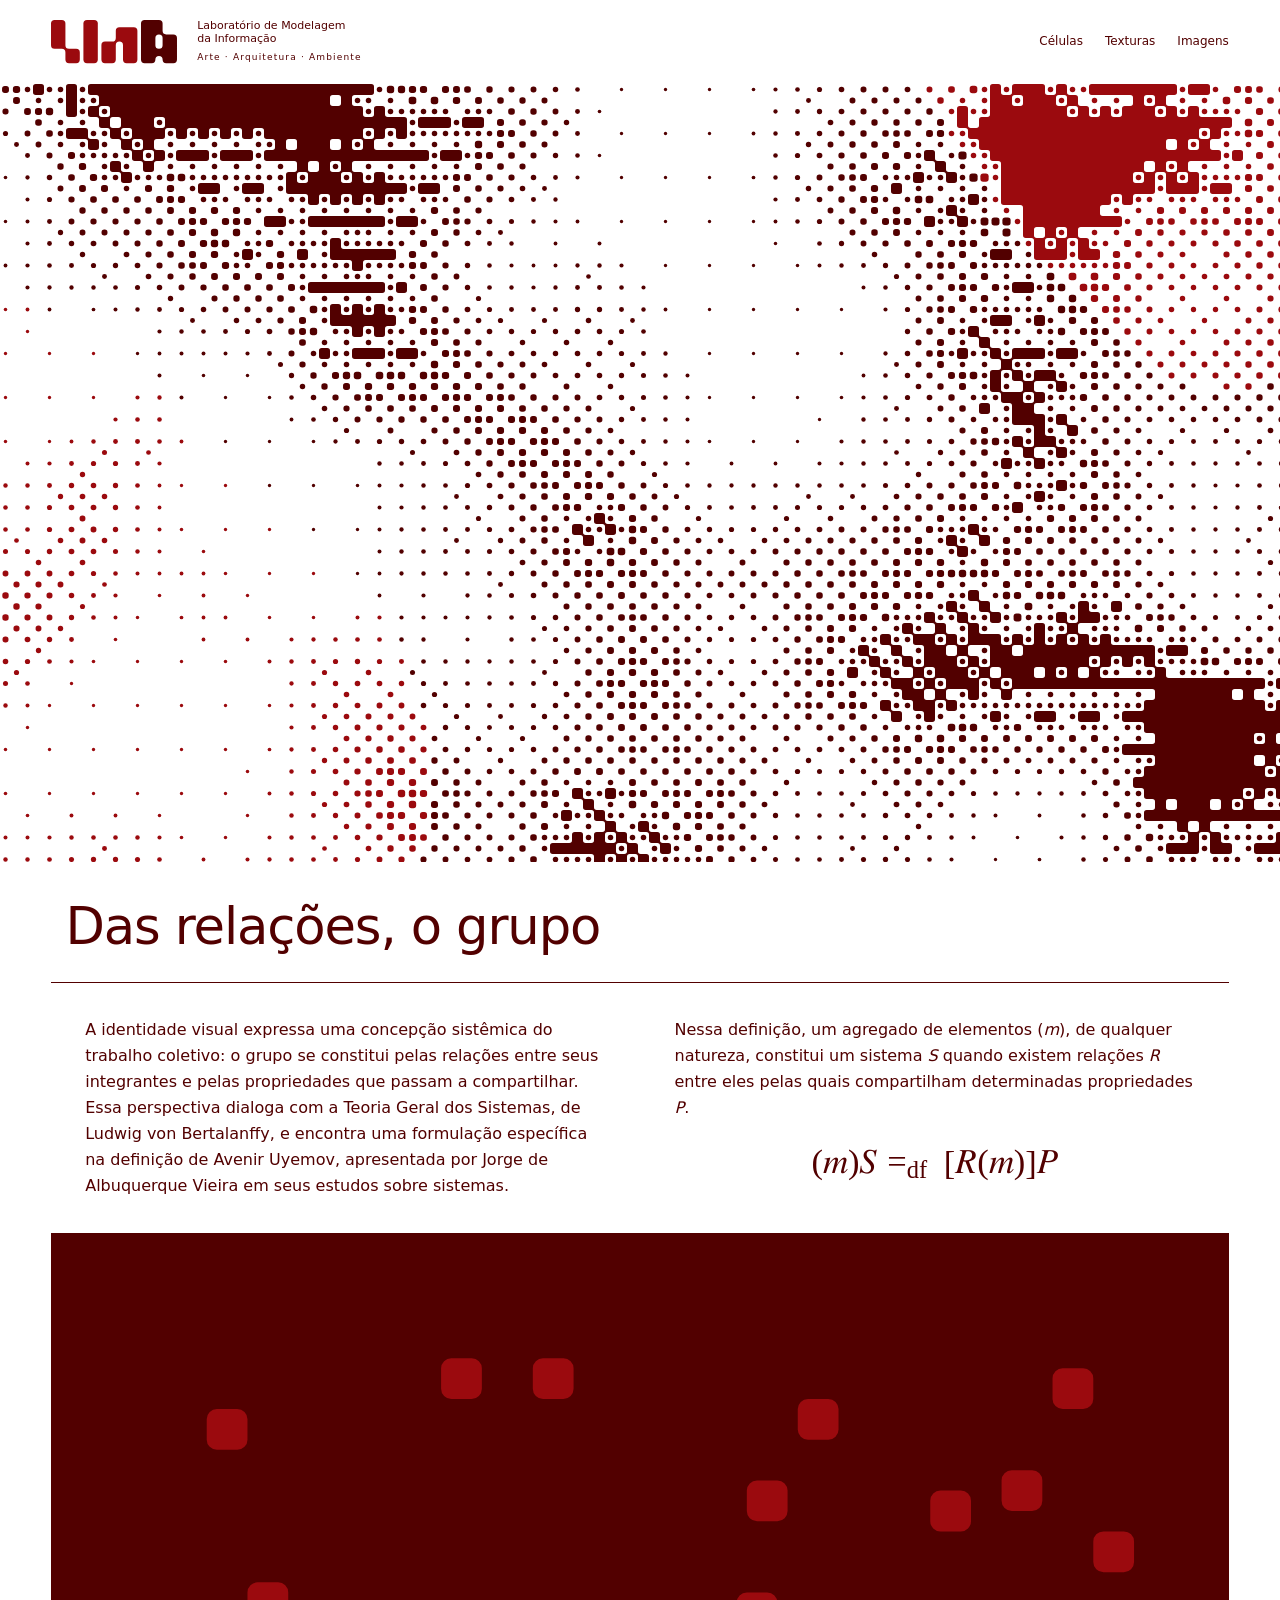
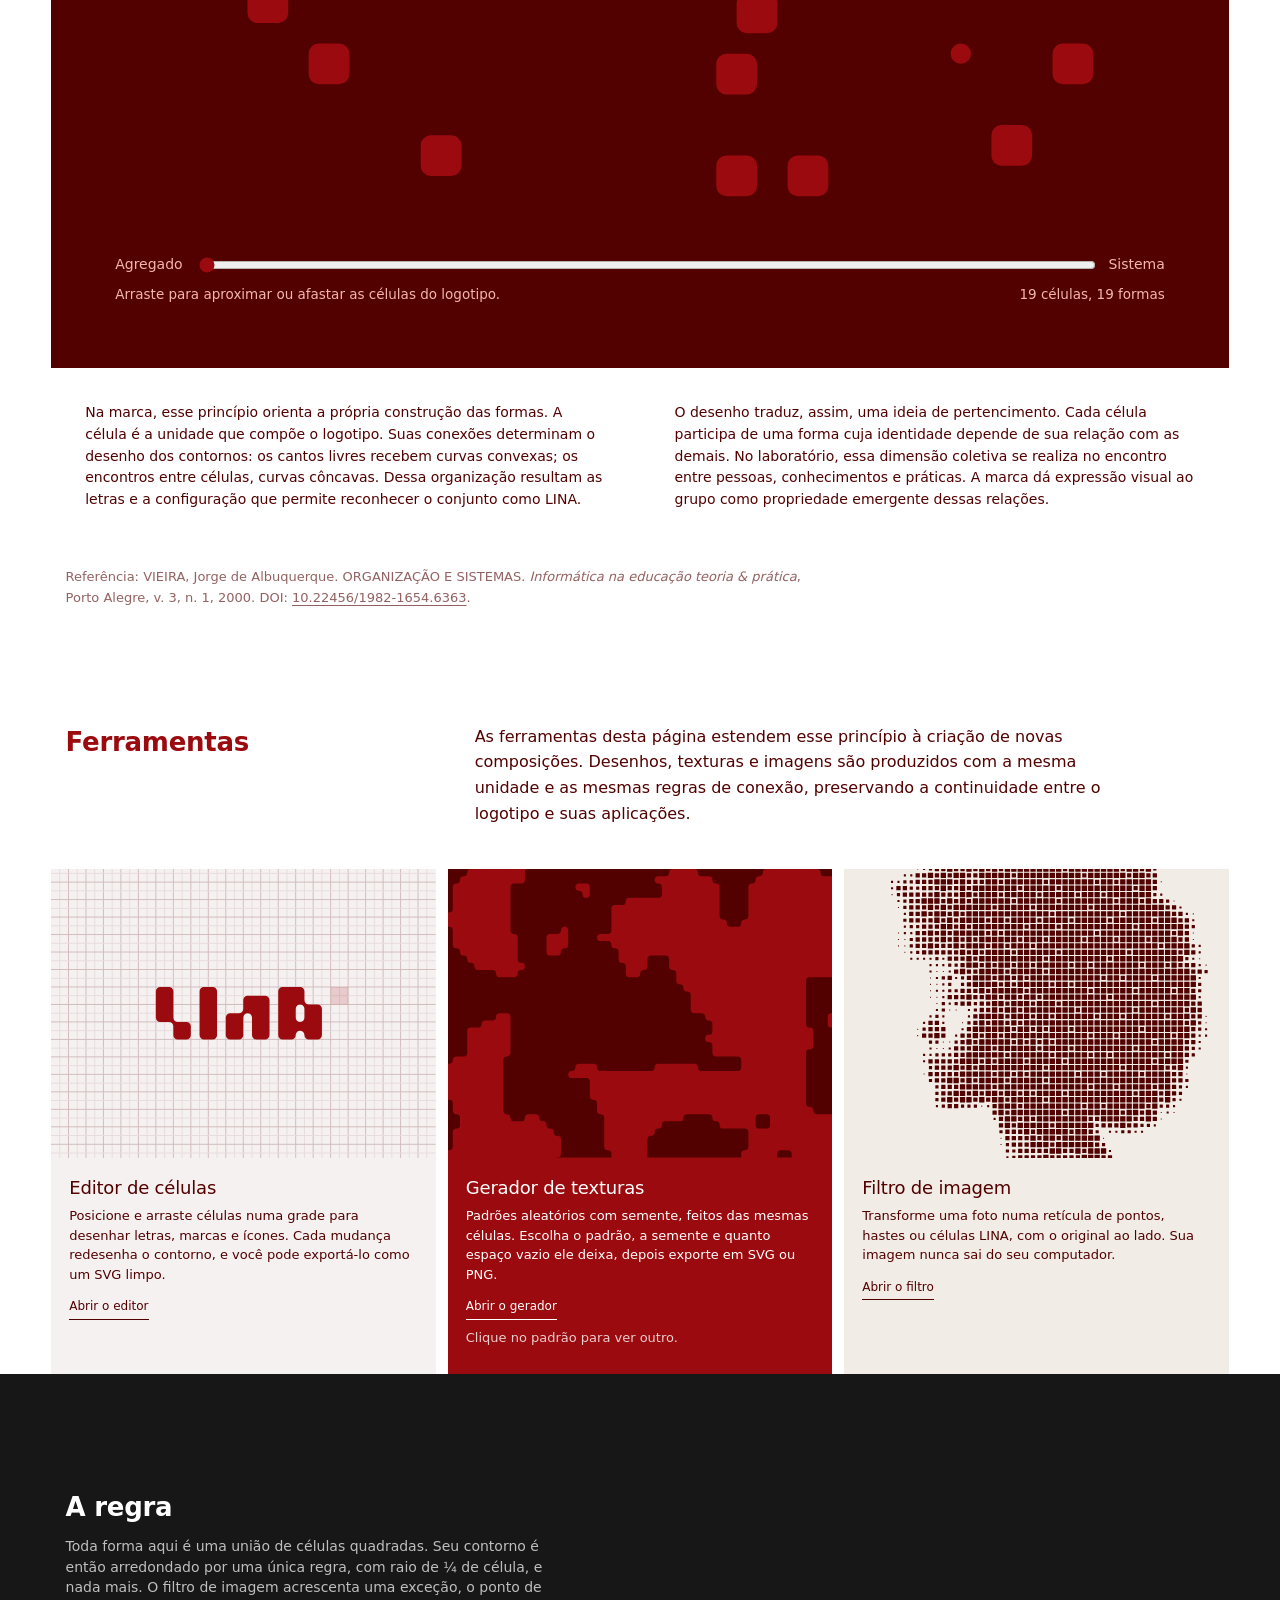
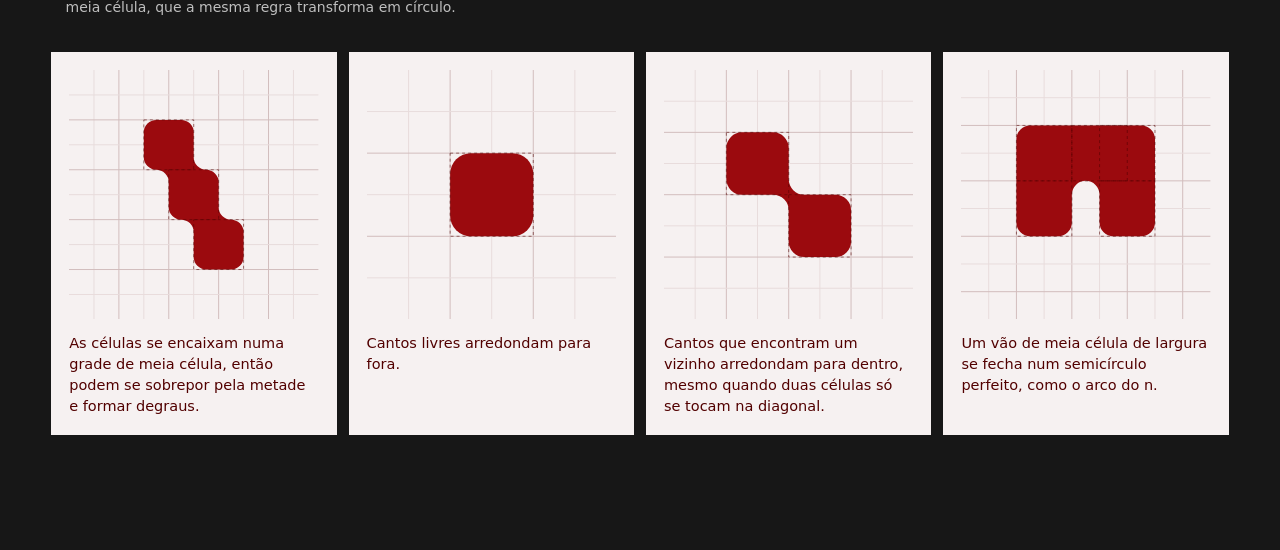
==== commit 0fe34c4e: "feat(landing): banner unions with corner bridges and short lines Dark tiles become solid cells trace" ====
--- a/index.html
+++ b/index.html
@@ -238,7 +238,7 @@
 </main>
 
 <script>
-// G: static header + animated dither field, tone from Perlin noise. Reduced motion draws one stable frame.
+// Static header; the banner field it creates is animated by the script after lina-geometry.js.
 (function () {
   const hero = document.querySelector('.hero'), nav = document.querySelector('.topnav');
   const lockup = document.querySelector('.lockup'), wordmark = lockup.querySelector('#wordmark');
@@ -250,8 +250,15 @@
   field.setAttribute('aria-label', 'Campos cromáticos em retícula que mudam lentamente de forma');
   field.innerHTML = '<canvas aria-hidden="true"></canvas>';
   lockup.remove(); hero.prepend(header); hero.append(field);
-
-  const canvas = field.querySelector('canvas'), reduced = matchMedia('(prefers-reduced-motion: reduce)').matches;
+})();
+</script>
+<script src="lina-geometry.js"></script>
+<script>
+// Animated dither field, tone from Perlin noise. Reduced motion draws one stable frame.
+(function () {
+  const field = document.querySelector('.dither-field'), canvas = field.querySelector('canvas');
+  const reduced = matchMedia('(prefers-reduced-motion: reduce)').matches;
+  const mod = (n, m) => ((n % m) + m) % m;
   const bayer = [[0, 8, 2, 10], [12, 4, 14, 6], [3, 11, 1, 9], [15, 7, 13, 5]];
   // Ken Perlin's improved noise (2002), seeded once per load.
   const mulberry32 = (a) => () => { a |= 0; a = (a + 0x6D2B79F5) | 0; let t = Math.imul(a ^ (a >>> 15), 1 | a); t ^= t + Math.imul(t ^ (t >>> 7), 61 | t); return ((t ^ (t >>> 14)) >>> 0) / 4294967296; };
@@ -277,18 +284,77 @@
   function fbm(x, y, z) {
     return (noise(x, y, z) + noise(x * 2, y * 2, z * 2) * .5 + noise(x * 4, y * 4, z * 4) * .25) / 1.75;
   }
+  // Dark tiles (tone >= SOLID) become solid cells; their union per colour is traced by the LINA
+  // rule. Dots next to a union shrink to half a cell, so the gap to the union stays at least ¼
+  // cell; a solid touching a solid of the other colour falls back to a dot instead of fusing.
+  // Dots on a colour boundary stay under ¾ cell so different colours keep a ¼-cell gap.
+  // Between BRIDGE and SOLID the solids are dithered into cells meeting at corners; from LINE on, short one-cell lines (horizontal, vertical or diagonal) join the dots.
   function draw(time = 0) {
     const box = field.getBoundingClientRect(), ratio = Math.min(devicePixelRatio || 1, 2);
     const w = Math.max(320, Math.round(box.width)), h = Math.max(260, Math.round(box.height));
     canvas.width = w * ratio; canvas.height = h * ratio;
     const ctx = canvas.getContext('2d'); ctx.scale(ratio, ratio);
     const cell = w < 600 ? 9 : 11, t = time * .00015, S = 420; // px per noise unit
-    for (let y = 0, row = 0; y < h + cell; y += cell, row++) for (let x = 0, col = 0; x < w + cell; x += cell, col++) {
-      const n = fbm(x / S, y / S, t);
-      const tone = Math.min(1, Math.max(.06, .45 + n * 1.6));
-      if (tone * 16 <= bayer[row % 4][col % 4]) continue;
-      ctx.fillStyle = noise(x / (S * 1.7) + 31.7, y / (S * 1.7) - 17.3, t * .7) > 0 ? '#520000' : '#9B0A0E';
-      const size = cell * (.26 + tone * .65), inset = (cell - size) / 2;
+    const SOLID = .9; // tone from which a tile becomes a solid cell and joins its neighbours
+    const BRIDGE = .72; // from this tone solids are Bayer-dithered, so a union's rim breaks into cells meeting at corners (the L's neck)
+    const LINE = .62; // from this tone, one-cell lines every third row, in dashes that lengthen with tone
+    const nx = Math.ceil((w + cell) / cell), ny = Math.ceil((h + cell) / cell); // same tiles as the old loop: tile (i, j) spans x = i * cell .. + cell
+    const tone = new Float32Array(nx * ny), side = new Uint8Array(nx * ny), solid = new Uint8Array(nx * ny);
+    for (let j = 0; j < ny; j++) for (let i = 0; i < nx; i++) {
+      const k = j * nx + i, x = i * cell, y = j * cell;
+      tone[k] = Math.min(1, Math.max(.06, .45 + fbm(x / S, y / S, t) * 1.6));
+      side[k] = noise(x / (S * 1.7) + 31.7, y / (S * 1.7) - 17.3, t * .7) > 0 ? 1 : 0;
+      let s = tone[k] >= SOLID;
+      if (!s) s = (tone[k] - BRIDGE) / (SOLID - BRIDGE) * 16 > bayer[j % 4][i % 4];
+      if (!s && tone[k] >= LINE) {
+        // orientation field: horizontal, vertical, or diagonal down-right like the L's foot
+        const o = noise(x / S + 71.1, y / S + 13.9, t * .5);
+        const [a, b] = o < -.12 ? [i, j] : o > .12 ? [j, i] : [i, i - j];
+        const run = 2 + Math.floor((tone[k] - LINE) / .06);
+        s = mod(b, 3) === 0 && mod(a + 2 * Math.floor(b / 3), 4) < run;
+      }
+      solid[k] = s ? 1 : 0;
+    }
+    const NB = [[-1, -1], [0, -1], [1, -1], [-1, 0], [1, 0], [-1, 1], [0, 1], [1, 1]];
+    const solid0 = solid.slice();
+    for (let j = 0; j < ny; j++) for (let i = 0; i < nx; i++) {
+      const k = j * nx + i;
+      if (!solid0[k]) continue;
+      for (const [dx, dy] of NB) {
+        const ii = i + dx, jj = j + dy;
+        if (ii < 0 || ii >= nx || jj < 0 || jj >= ny) continue;
+        const m = jj * nx + ii;
+        if (solid0[m] && side[m] !== side[k]) { solid[k] = 0; break; }
+      }
+    }
+    const near = new Uint8Array(nx * ny);
+    const edge = new Uint8Array(nx * ny);
+    for (let j = 0; j < ny; j++) for (let i = 0; i < nx; i++) {
+      const k = j * nx + i;
+      if (solid[k]) continue;
+      for (const [dx, dy] of NB) {
+        const ii = i + dx, jj = j + dy;
+        if (ii < 0 || ii >= nx || jj < 0 || jj >= ny) continue;
+        const m = jj * nx + ii;
+        if (solid[m]) near[k] = 1;
+        if (side[m] !== side[k]) edge[k] = 1;
+      }
+    }
+    for (const c of [0, 1]) {
+      const mask = new Uint8Array(nx * ny);
+      for (let k = 0; k < mask.length; k++) mask[k] = solid[k] && side[k] === c ? 1 : 0;
+      const d = LinaGeometry.traceBitmap(mask, nx, ny, .25, { scale: cell });
+      if (d) { ctx.fillStyle = c ? '#520000' : '#9B0A0E'; ctx.fill(new Path2D(d)); }
+    }
+    for (let j = 0; j < ny; j++) for (let i = 0; i < nx; i++) {
+      const k = j * nx + i;
+      if (solid[k]) continue;
+      if (tone[k] * 16 <= bayer[j % 4][i % 4]) continue;
+      ctx.fillStyle = side[k] ? '#520000' : '#9B0A0E';
+      let size = cell * (.26 + tone[k] * .65);
+      if (edge[k]) size = Math.min(size, cell * .75);
+      if (near[k]) size = Math.min(size, cell / 2);
+      const inset = (cell - size) / 2, x = i * cell, y = j * cell;
       // fixed ¼-pitch radius; small dots become circles
       ctx.beginPath(); ctx.roundRect(x + inset, y + inset, size, size, Math.min(size / 2, cell / 4)); ctx.fill();
     }
@@ -301,7 +367,6 @@
   }
 })();
 </script>
-<script src="lina-geometry.js"></script>
 <script src="lina-texture.js"></script>
 <script src="lina-image.js"></script>
 <script src="lina-sample.js"></script>
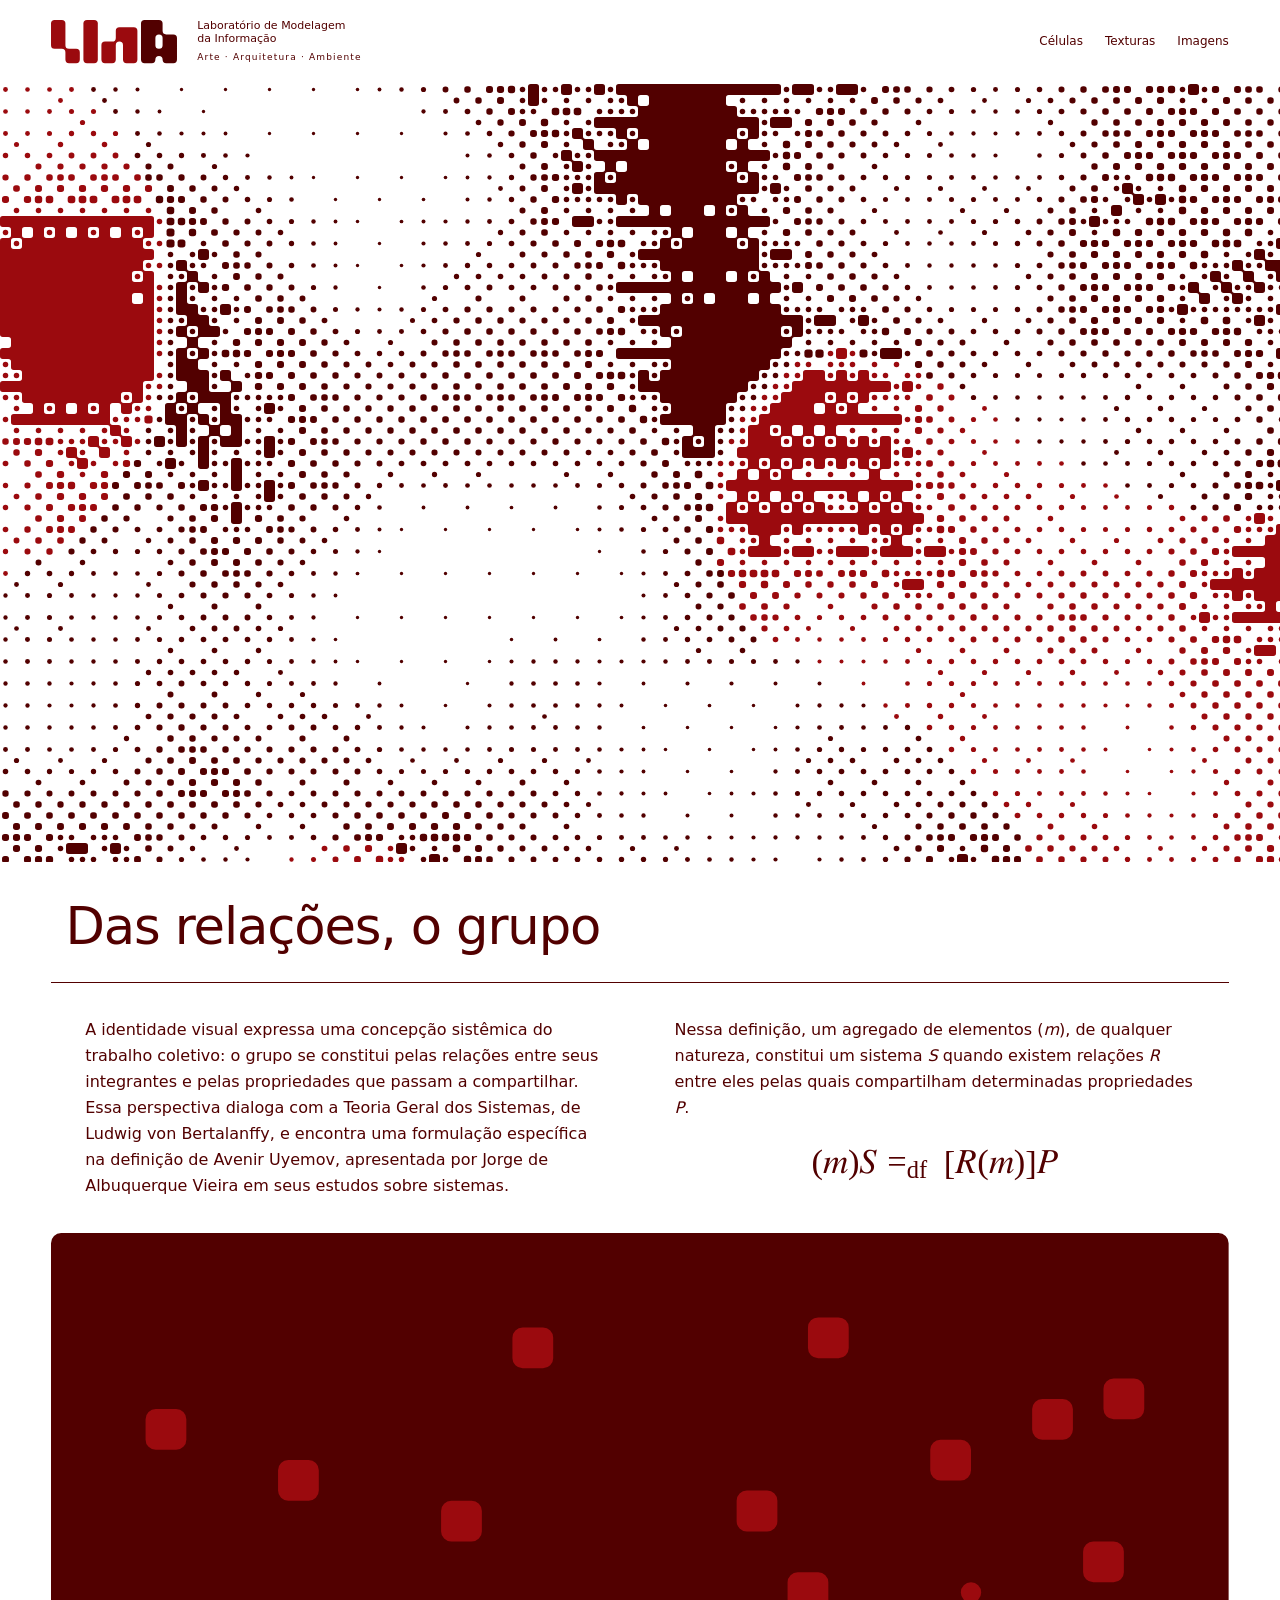
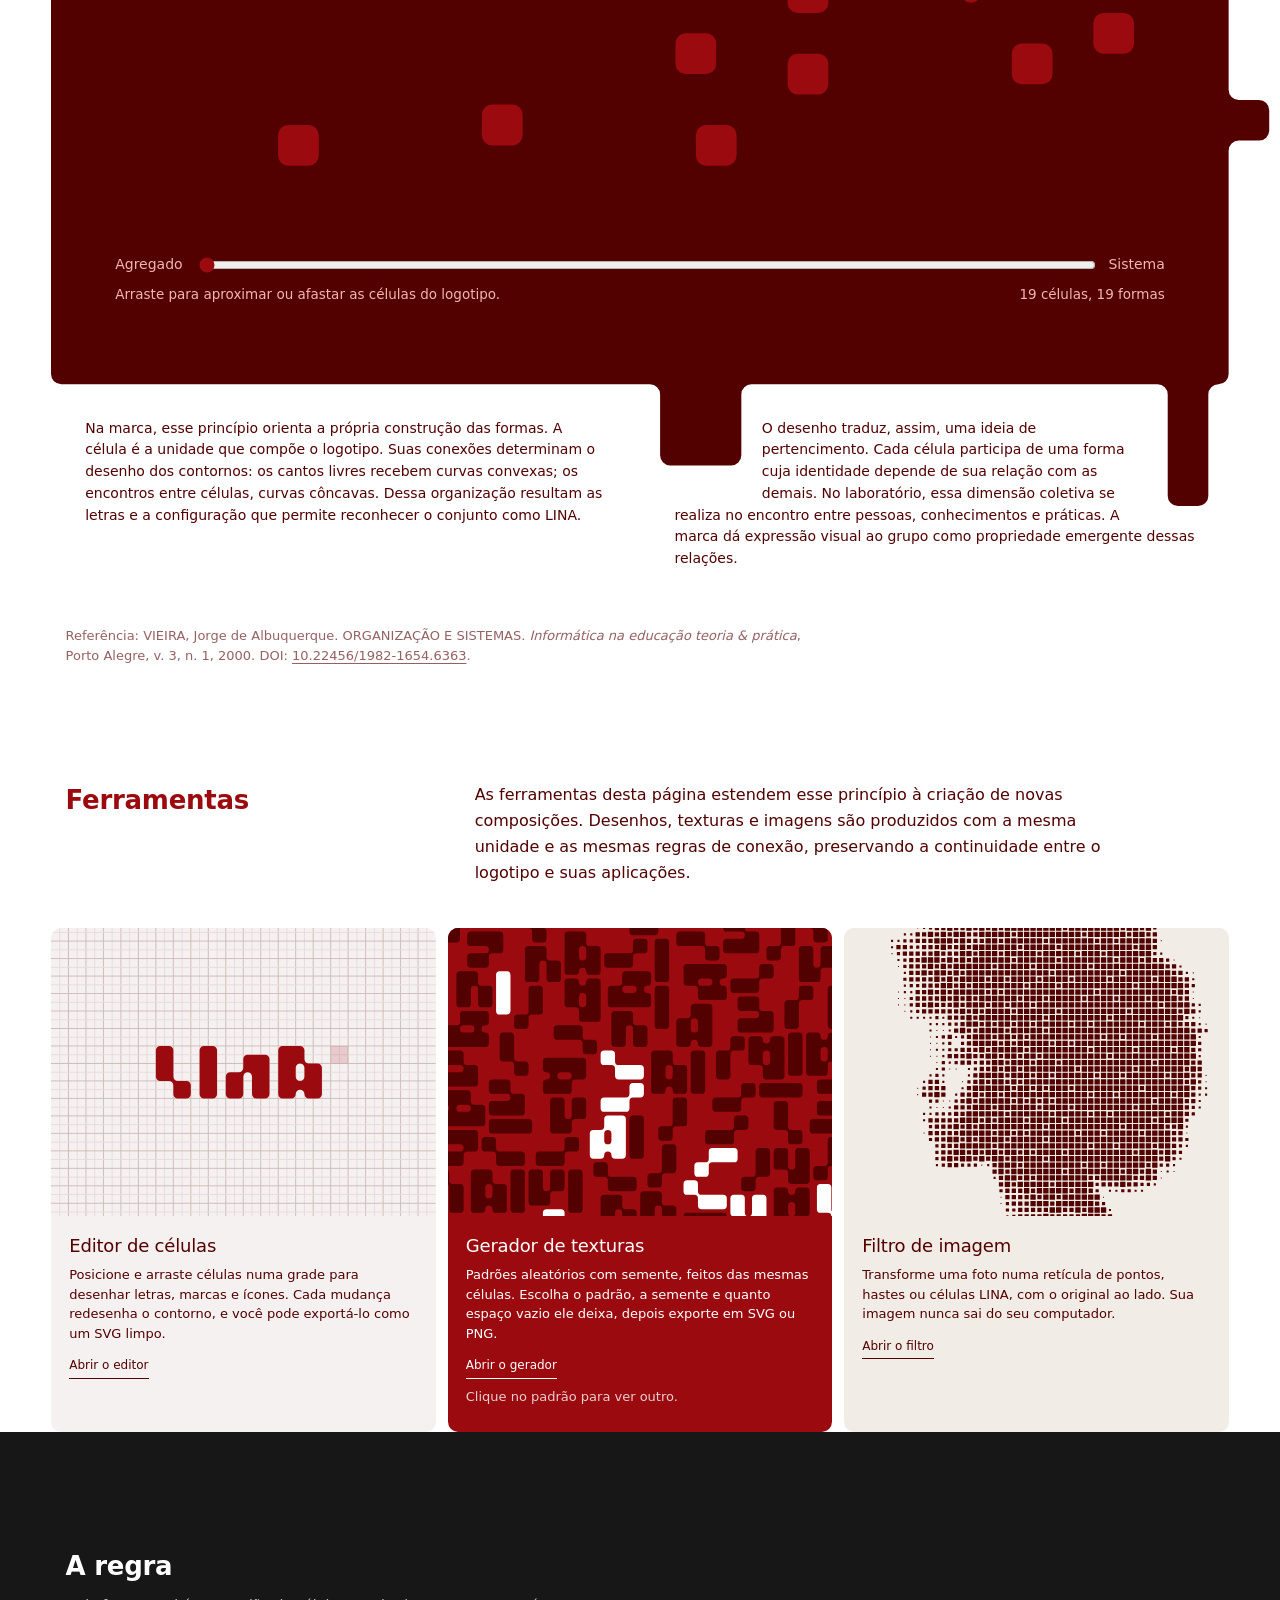
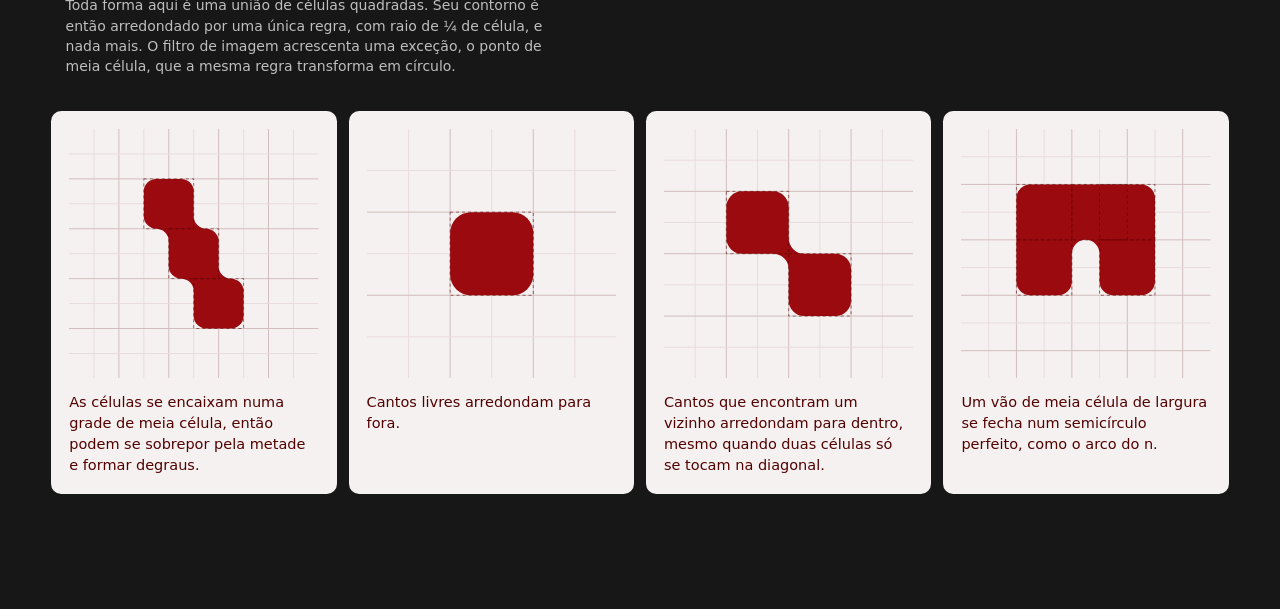
==== commit 7cf28d9c: "feat(landing): rounded frames and a traced emergence frame Every frame rounds by a quarter of the em" ====
--- a/index.html
+++ b/index.html
@@ -9,7 +9,8 @@
 <style>
   /* Two vertical lines come from the logo: panels start at the L's stem (the wrap edge),
      text starts at the L's foot (--foot, measured from the lockup by the script). */
-  :root { --foot: 0px; }
+  /* --cell is the emergence figure's letter cell, measured by the script; every frame rounds by ¼ of it. */
+  :root { --foot: 0px; --cell: 44px; }
   .wrap { padding-inline: clamp(20px, 4vw, 64px); }
   .foot { padding-left: var(--foot); }
   body { overflow-x: hidden; }
@@ -43,6 +44,12 @@
   .system-formula { margin: 28px 0 0; font-size: clamp(26px, 2.7vw, 36px); }
   .emerge { margin: 0; padding: clamp(28px, 5vw, 70px); background: var(--oxblood); color: #F3B6B0; }
   .emerge svg { display: block; width: 100%; height: auto; overflow: visible; }
+  .door, .rule-grid figure, .emerge { border-radius: calc(var(--cell) / 4); }
+  .emerge { position: relative; isolation: isolate; }
+  .emerge.traced { background: none; }
+  .emerge .emerge-frame { position: absolute; left: 0; top: 0; z-index: -1; width: auto; height: auto; overflow: visible; pointer-events: none; }
+  .frame-float { float: left; }
+  .frame-float.right { float: right; }
   .emerge-controls {
     display: grid; grid-template-columns: auto minmax(0, 1fr) auto; align-items: center; gap: 14px;
     margin-top: clamp(16px, 2.4vw, 28px); font-size: 14px; font-weight: 500;
@@ -600,6 +607,80 @@
   }
 })();
 
+// The emergence frame: one block on the figure's cell, with a few cells joined to it that reach
+// into a gutter and into the text around, traced once by the rule. The cell matches the letters'
+// cell in the figure; every frame on the page rounds by ¼ of it (--cell). Paragraphs under the
+// frame wrap around the cells that reach into them.
+(function () {
+  const fig = document.querySelector('.emerge'), art = document.getElementById('emerge');
+  const NS = 'http://www.w3.org/2000/svg', M = 12; // bitmap margin around the frame: 3 cells, in ¼-cell units
+  const frame = document.createElementNS(NS, 'svg'), path = document.createElementNS(NS, 'path');
+  frame.setAttribute('class', 'emerge-frame'); frame.setAttribute('aria-hidden', 'true');
+  path.setAttribute('fill', OXBLOOD);
+  frame.append(path); fig.prepend(frame);
+  const rand = Array.from({ length: 16 }, Math.random); // one draw per load, reapplied at every size
+  const floats = [];
+  function layout() {
+    if (!art.clientWidth) return;
+    fig.style.minHeight = '';
+    floats.splice(0).forEach((f) => f.remove());
+    const natural = fig.getBoundingClientRect();
+    const n = 2 * Math.round(natural.width / (2 * art.clientWidth / 103)); // frame width in units, whole half cells
+    const u = natural.width / n, cell = 4 * u, gap = Math.max(cell / 2, 8);
+    const H = 2 * Math.ceil(natural.height / (2 * u) - 1e-3); // height padded up to whole half cells
+    fig.style.minHeight = H * u + 'px';
+    const box = fig.getBoundingClientRect(); // again: the new height can move the page (scroll anchoring)
+    document.documentElement.style.setProperty('--cell', cell.toFixed(2) + 'px');
+    const W = n + 2 * M, V = H + 2 * M, bits = new Uint8Array(W * V);
+    const block = (x, y, w, h) => {
+      for (let j = y; j < y + h; j++) for (let i = x; i < x + w; i++) bits[(j + M) * W + i + M] = 1;
+    };
+    const snap = (px) => 2 * Math.round(px / (2 * u)); // px from the frame's edge to units on the half-cell grid
+    const pad = (el, side) => parseFloat(getComputedStyle(el)['padding' + side]);
+    block(0, 0, n, H);
+    // Above: up to two cells in the empty space a shorter column leaves over the frame.
+    for (const item of document.querySelectorAll('.concept-opening > *')) {
+      const r = item.getBoundingClientRect();
+      if (box.top - r.bottom > 2) continue;
+      const range = document.createRange(); range.selectNodeContents(item);
+      const d = Math.min(2, Math.floor((r.bottom - range.getBoundingClientRect().bottom - gap) / cell));
+      const lo = snap(r.left + pad(item, 'Left') - box.left), hi = snap(r.right - pad(item, 'Right') - box.left) - 4;
+      if (d >= 1 && hi >= lo) block(lo + 2 * Math.floor(rand[8] * ((hi - lo) / 2 + 1)), -4 * d, 4, 4 * d);
+    }
+    // Side: one cell into a gutter, when the gutter holds it.
+    if (Math.min(box.left, document.documentElement.clientWidth - box.right) >= cell + 4) {
+      const h = rand[15] < .5 ? 4 : 8, y = 2 + 2 * Math.floor(rand[10] * ((H - h - 4) / 2 + 1));
+      block(rand[9] < .5 ? -4 : n, y, 4, h);
+    }
+    // Below: two cells reach over a text edge of the paragraphs under the frame; the text wraps around.
+    const bottom = box.top + H * u, edges = [];
+    for (const p of document.querySelectorAll('.reading p')) {
+      const r = p.getBoundingClientRect(), top = r.top + pad(p, 'Top');
+      if (Math.abs(r.top - bottom) > 2) continue;
+      edges.push({ p, top, right: false, x: r.left + pad(p, 'Left') }, { p, top, right: true, x: r.right - pad(p, 'Right') });
+    }
+    edges.map((e, q) => [rand[q], e]).sort((a, b) => a[0] - b[0]).slice(0, 2).forEach(([, e], q) => {
+      const w = rand[11 + q] < .5 ? 4 : 8, d = rand[13 + q] < .5 ? 8 : 12;
+      const x = Math.min(n - w, Math.max(0, snap(e.x - box.left) + (e.right ? 2 - w : -2)));
+      block(x, H, w, d);
+      const fw = e.right ? e.x - box.left - x * u + gap : box.left + (x + w) * u + gap - e.x;
+      const fh = bottom + d * u + gap - e.top;
+      if (fw <= 0 || fh <= 0) return;
+      const f = document.createElement('span');
+      f.className = 'frame-float' + (e.right ? ' right' : ''); f.setAttribute('aria-hidden', 'true');
+      f.style.width = fw + 'px'; f.style.height = fh + 'px';
+      e.p.prepend(f); floats.push(f);
+    });
+    // The svg box is the figure's; cells outside it paint through overflow, so they add no scroll width.
+    frame.setAttribute('viewBox', `0 0 ${n} ${H}`);
+    frame.setAttribute('width', n * u); frame.setAttribute('height', H * u);
+    path.setAttribute('d', LinaGeometry.traceBitmap(bits, W, V, 1, { ox: -M, oy: -M }));
+    fig.classList.add('traced');
+  }
+  new ResizeObserver(() => requestAnimationFrame(layout)).observe(fig);
+  document.fonts.ready.then(layout);
+})();
+
 function gridLines(w, h) {
   let s = '';
   for (let x = 1; x < w; x++) s += `<line class="${x % 2 ? 'minor' : 'major'}" x1="${x}" y1="0" x2="${x}" y2="${h}" vector-effect="non-scaling-stroke"/>`;
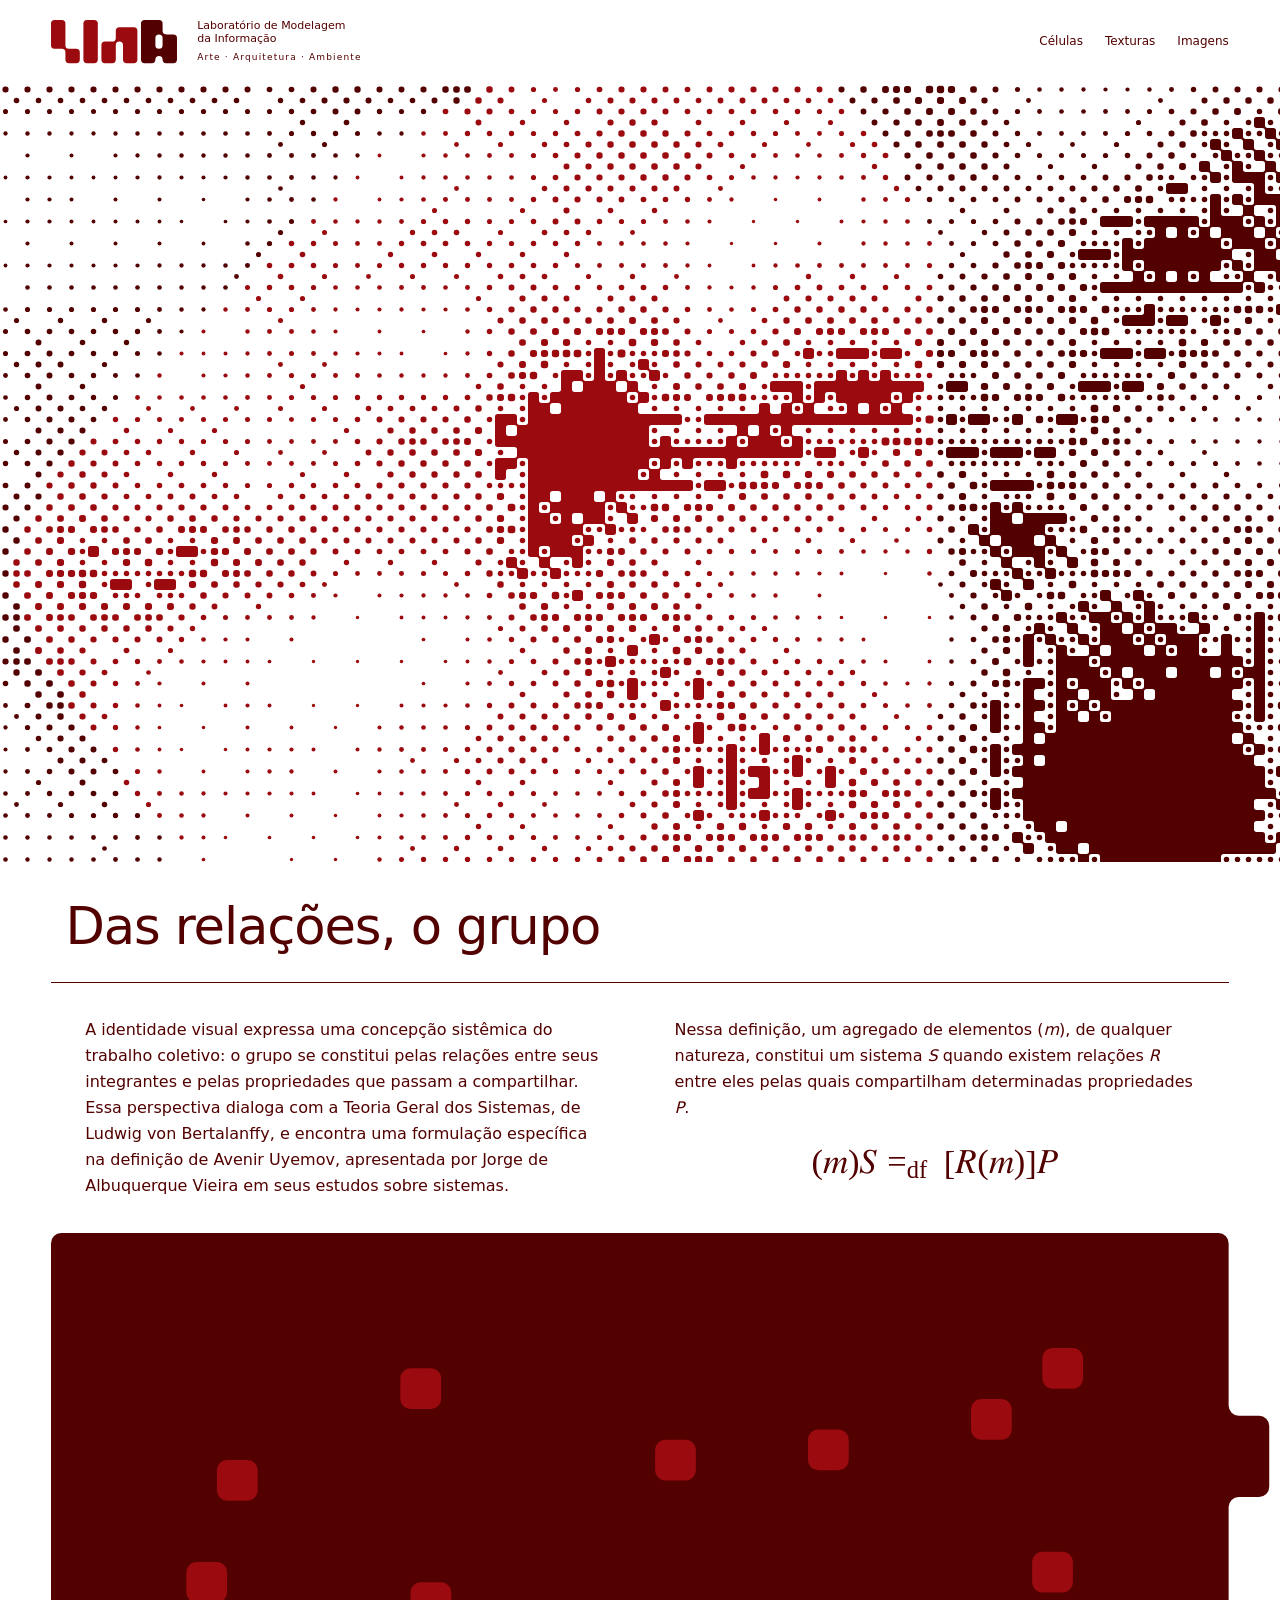
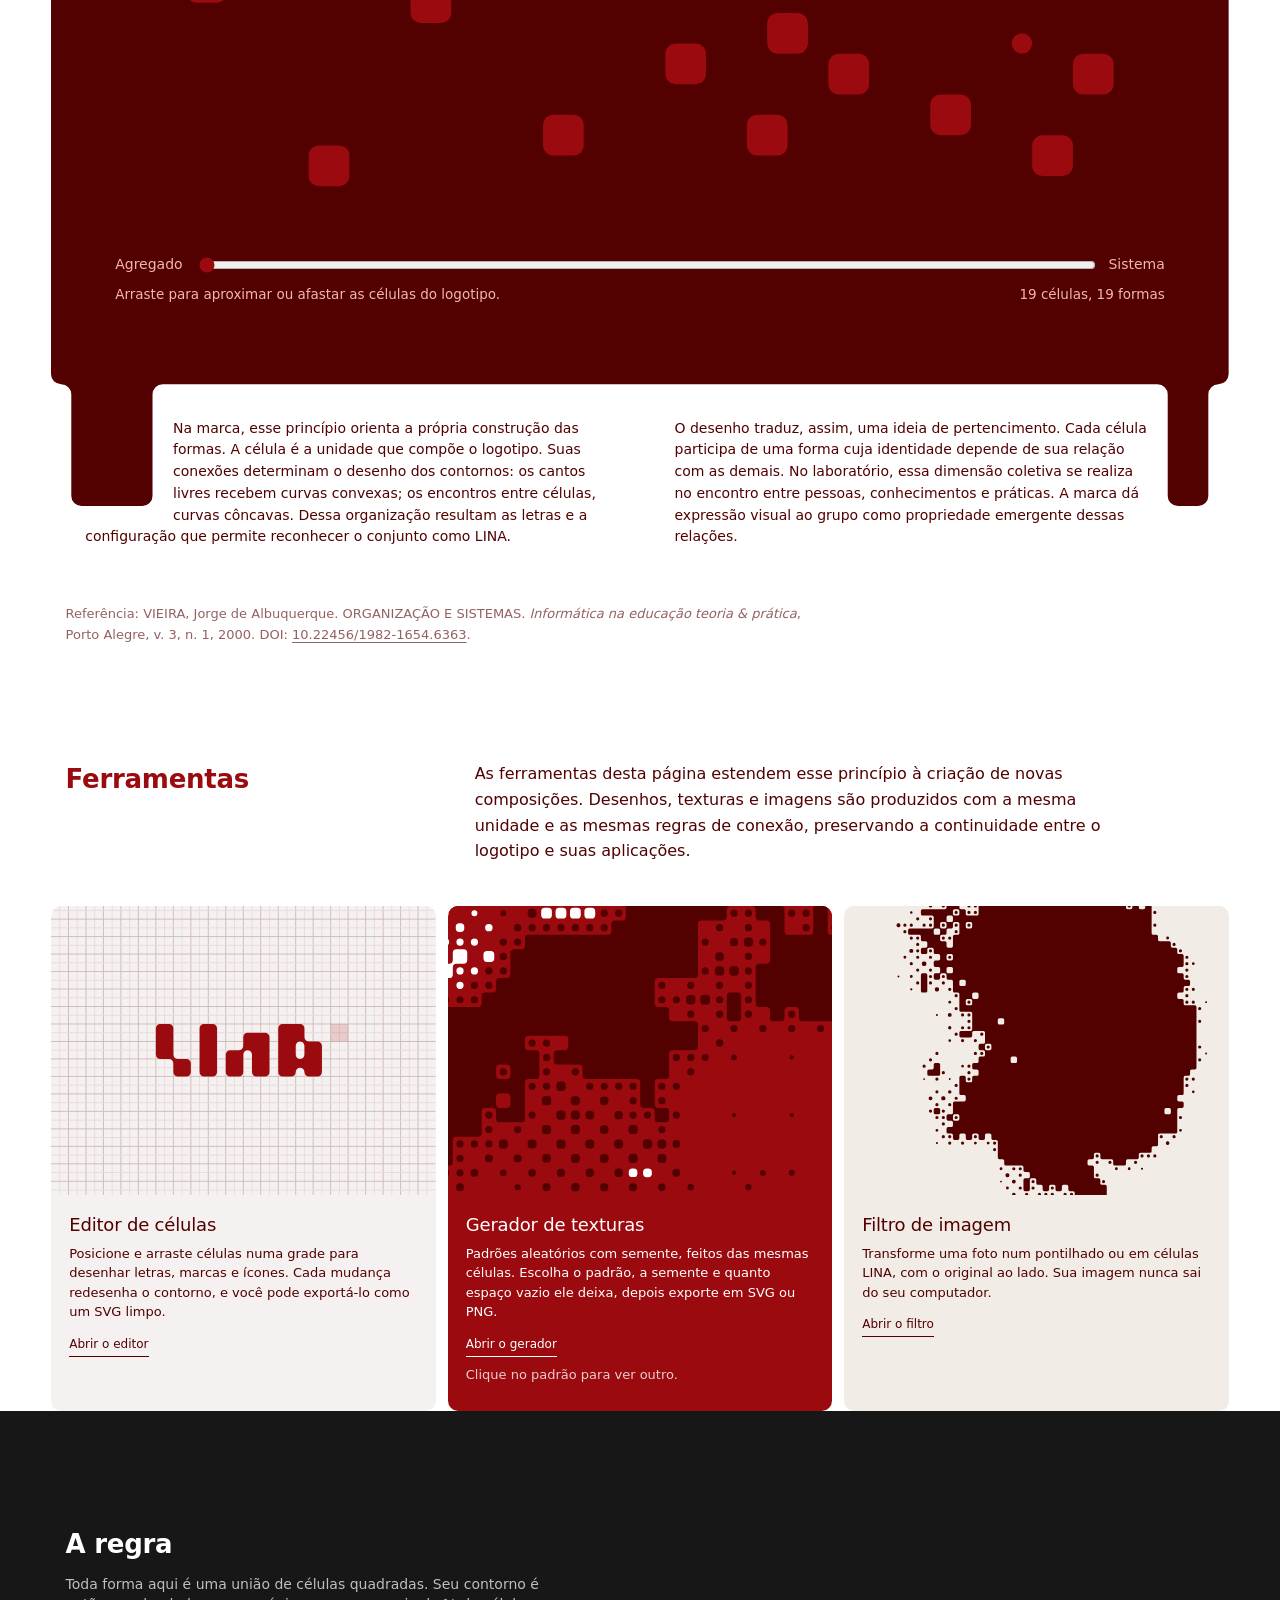
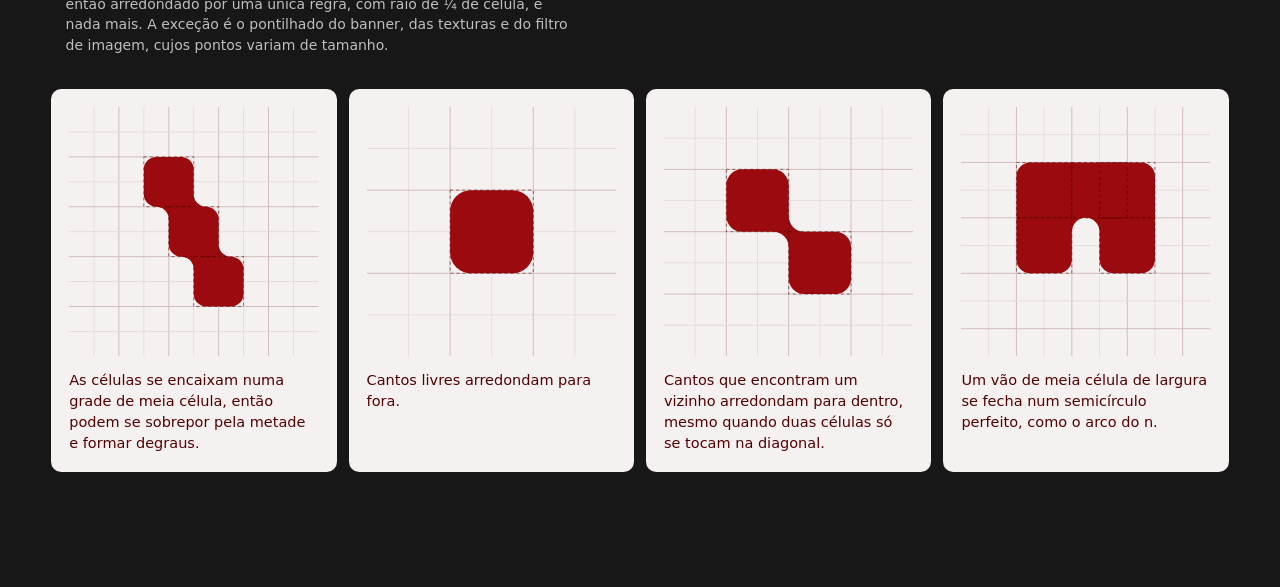
==== commit 0dbda9c5: "feat: dither pattern in the texture generator and the image filter The landing banner's dither field" ====
--- a/index.html
+++ b/index.html
@@ -213,7 +213,7 @@
         <div class="preview"><svg id="imagePreview" preserveAspectRatio="xMidYMid slice" aria-hidden="true"></svg></div>
         <div class="body">
           <h3>Filtro de imagem</h3>
-          <p>Transforme uma foto numa retícula de pontos, hastes ou células LINA, com o original ao lado. Sua imagem nunca sai do seu computador.</p>
+          <p>Transforme uma foto num pontilhado ou em células LINA, com o original ao lado. Sua imagem nunca sai do seu computador.</p>
           <a class="go" href="image.html">Abrir o filtro</a>
         </div>
       </article>
@@ -222,7 +222,7 @@
 
   <section class="wrap rules" aria-labelledby="rulesTitle">
     <h2 class="section-title foot" id="rulesTitle">A regra</h2>
-    <p class="foot">Toda forma aqui é uma união de células quadradas. Seu contorno é então arredondado por uma única regra, com raio de ¼ de célula, e nada mais. O filtro de imagem acrescenta uma exceção, o ponto de meia célula, que a mesma regra transforma em círculo.</p>
+    <p class="foot">Toda forma aqui é uma união de células quadradas. Seu contorno é então arredondado por uma única regra, com raio de ¼ de célula, e nada mais. A exceção é o pontilhado do banner, das texturas e do filtro de imagem, cujos pontos variam de tamanho.</p>
     <div class="rule-grid">
       <figure>
         <svg id="ruleSteps" aria-hidden="true"></svg>
@@ -718,7 +718,7 @@
 
 // Texture door: a live texture from a few tuned starting points.
 const PRESETS = [
-  { mode: 'stems', blank: 0.46, steps: 0.55, gutter: 0.35 },
+  { mode: 'dither', blank: 0.55, grain: 4 },
   { mode: 'field', blank: 0.5, steps: 0.6, grain: 3.5 },
   { mode: 'scatter', blank: 0.58, steps: 0.35, clump: 0.9 },
   { mode: 'glyphs', blank: 0.5, gap: 1, glyphSize: 1, rotate: true },
@@ -738,7 +738,7 @@
 document.getElementById('texturePreview').addEventListener('click', () => { presetIndex++; showTexture(); });
 showTexture();
 
-// Image door: the sample portrait through the halftone filter.
+// Image door: the sample portrait through the dither filter.
 (function () {
   const img = new Image();
   img.onload = () => {
@@ -747,11 +747,11 @@
     const g = c.getContext('2d');
     g.drawImage(img, 0, 0);
     const src = LinaImage.prepare(g.getImageData(0, 0, c.width, c.height));
-    const res = LinaImage.process(src, { mode: 'halftone', detail: 60, screen: 3, halfDots: true, dither: 'diffusion' });
+    const res = LinaImage.process(src, { mode: 'dither', detail: 60 });
     const svg = document.getElementById('imagePreview');
     svg.setAttribute('viewBox', `0 0 ${res.U} ${res.V}`);
     svg.innerHTML = `<rect width="${res.U}" height="${res.V}" fill="#F1EDE6"/>` +
-      `<path fill="${OXBLOOD}" fill-rule="evenodd" d="${LinaGeometry.traceBitmap(res.bits, res.U, res.V, 0.5)}"/>`;
+      `<path fill="${OXBLOOD}" fill-rule="evenodd" d="${LinaImage.outline(res, 0.25)}"/>`;
   };
   img.src = window.LINA_SAMPLE;
 })();
